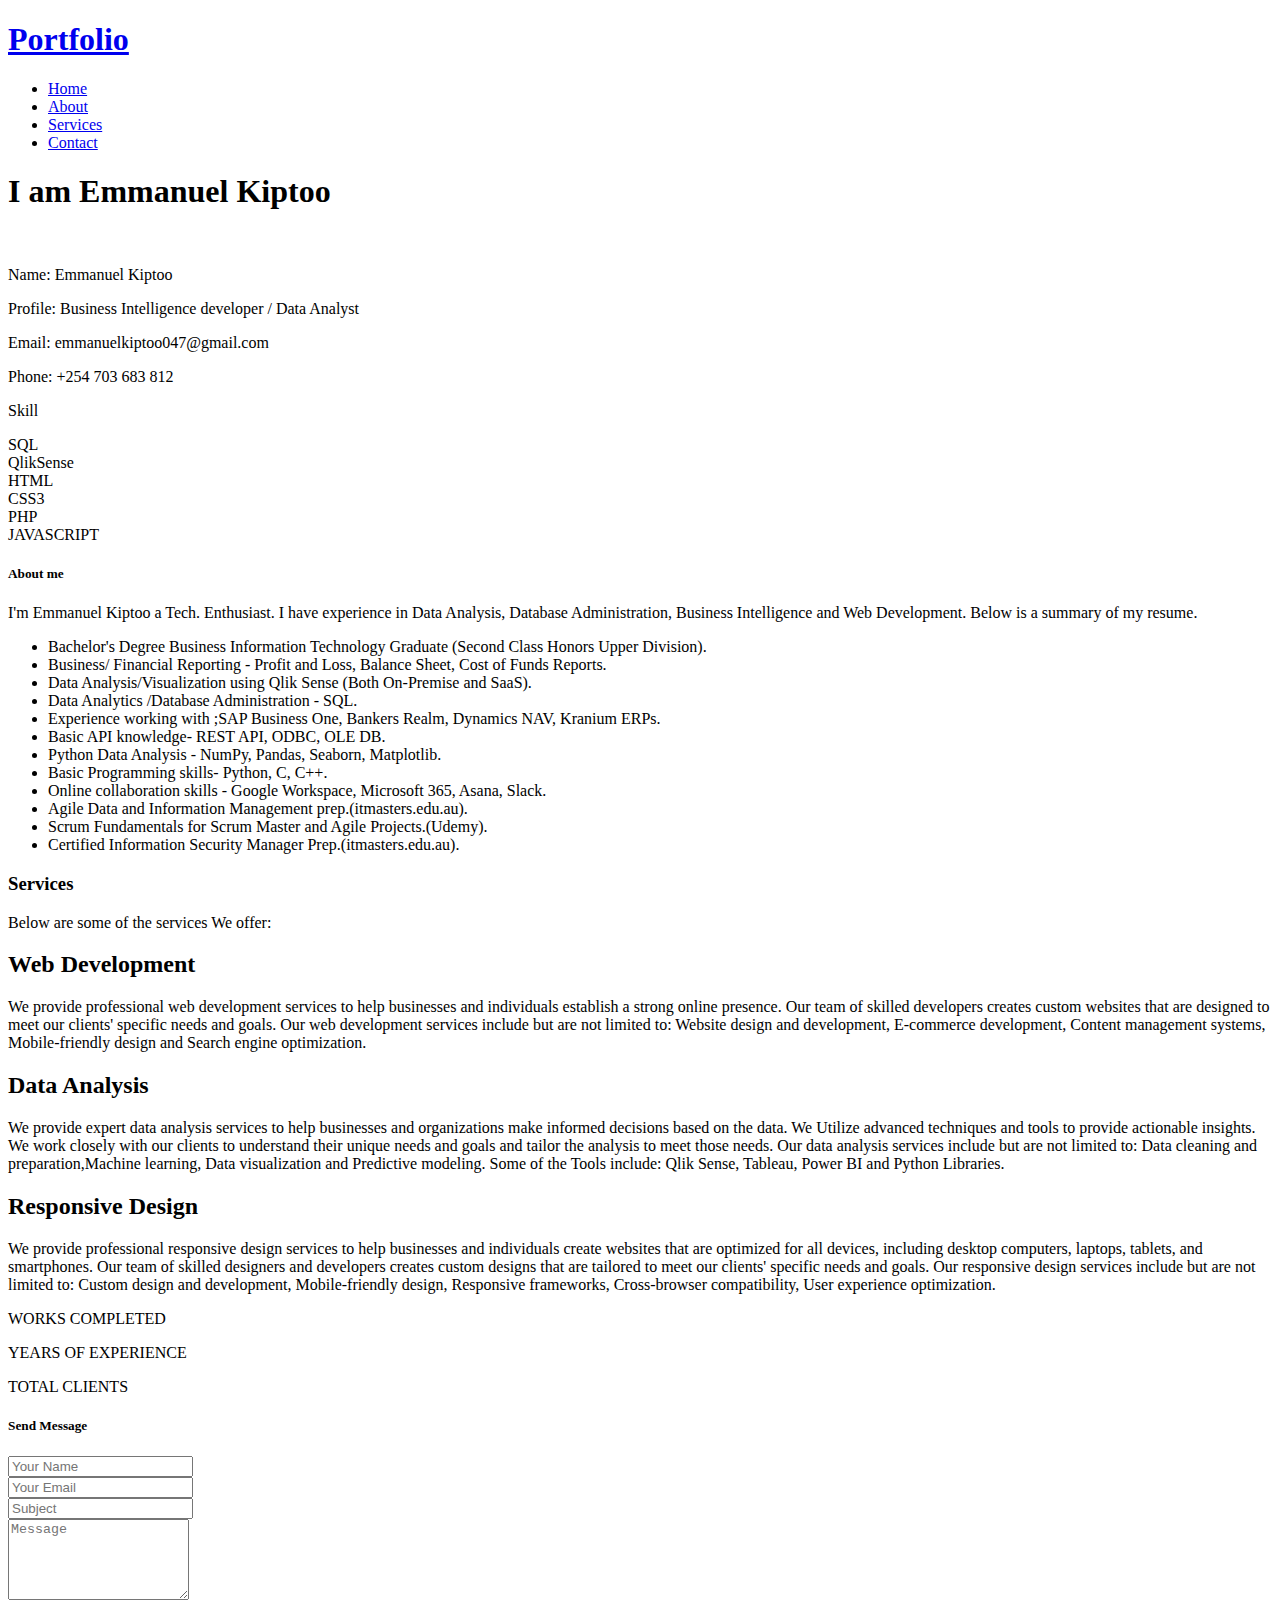
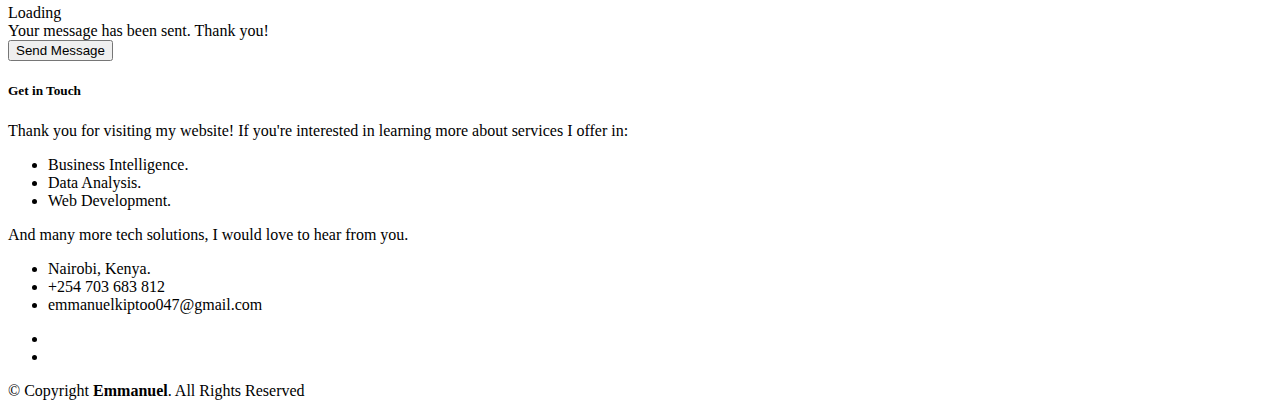
==== index.html @ 8dcd8db4 "Create index.html" ====
<!DOCTYPE html>
<html lang="en">

<head>
  <meta charset="utf-8">
  <meta content="width=device-width, initial-scale=1.0" name="viewport">

  <title>Emmanuel Kiptoo | Portfolio</title>
  <meta content="" name="description">
  <meta content="" name="keywords">

  <!-- Favicons -->
  <link href="assets/img/favicon.png" rel="icon">
  <link href="assets/img/apple-touch-icon.png" rel="apple-touch-icon">

  <!-- Vendor CSS Files -->
  <link href="assets/vendor/bootstrap/css/bootstrap.min.css" rel="stylesheet">
  <link href="assets/vendor/bootstrap-icons/bootstrap-icons.css" rel="stylesheet">
  <link href="assets/vendor/glightbox/css/glightbox.min.css" rel="stylesheet">
  <link href="assets/vendor/swiper/swiper-bundle.min.css" rel="stylesheet">

  <!-- Template Main CSS File -->
  <link href="assets/css/style.css" rel="stylesheet">

  <!-- =======================================================
  * Template Name: DevFolio
  * Updated: Mar 10 2023 with Bootstrap v5.2.3
  * Template URL: https://bootstrapmade.com/devfolio-bootstrap-portfolio-html-template/
  * Author: BootstrapMade.com
  * License: https://bootstrapmade.com/license/
  ======================================================== -->
</head>

<body>

  <!-- ======= Header ======= -->
  <header id="header" class="fixed-top">
    <div class="container d-flex align-items-center justify-content-between">

      <h1 class="logo"><a href="index.html">Portfolio</a></h1>
      <!-- Uncomment below if you prefer to use an image logo -->
      <!-- <a href="index.html" class="logo"><img src="assets/img/logo.png" alt="" class="img-fluid"></a>-->

      <nav id="navbar" class="navbar">
        <ul>
          <li><a class="nav-link scrollto active" href="#hero">Home</a></li>
          <li><a class="nav-link scrollto" href="#about">About</a></li>
          <li><a class="nav-link scrollto" href="#services">Services</a></li>
          <!-- <li><a class="nav-link scrollto " href="#work">Work</a></li> -->
          <!-- <li><a class="nav-link scrollto " href="#blog">Blog</a></li> -->
          <!-- <li class="dropdown"><a href="#"><span>Drop Down</span> <i class="bi bi-chevron-down"></i></a>
            <ul>
              <li><a href="#">Drop Down 1</a></li>
              <li class="dropdown"><a href="#"><span>Deep Drop Down</span> <i class="bi bi-chevron-right"></i></a>
                <ul>
                  <li><a href="#">Deep Drop Down 1</a></li>
                  <li><a href="#">Deep Drop Down 2</a></li>
                  <li><a href="#">Deep Drop Down 3</a></li>
                  <li><a href="#">Deep Drop Down 4</a></li>
                  <li><a href="#">Deep Drop Down 5</a></li>
                </ul>
              </li>
              <li><a href="#">Drop Down 2</a></li>
              <li><a href="#">Drop Down 3</a></li>
              <li><a href="#">Drop Down 4</a></li>
            </ul>
          </li> -->
          <li><a class="nav-link scrollto" href="#contact">Contact</a></li>
        </ul>
        <i class="bi bi-list mobile-nav-toggle"></i>
      </nav><!-- .navbar -->

    </div>
  </header><!-- End Header -->

  <!-- ======= Hero Section ======= -->
  <div id="hero" class="hero route bg-image" style="background-image: url(assets/img/hero_bg_2.jpg)">
    <div class="overlay-itro"></div>
    <div class="hero-content display-table">
      <div class="table-cell">
        <div class="container">
          <!--<p class="display-6 color-d">Hello, world!</p>-->
          <h1 class="hero-title mb-4">I am Emmanuel Kiptoo</h1>
          <p class="hero-subtitle"><span class="typed" data-typed-items="Business Intelligence Developer, Freelancer, Data Analyst, Web Developer"></span></p>
          <!-- <p class="pt-3"><a class="btn btn-primary btn js-scroll px-4" href="#about" role="button">Learn More</a></p> -->
        </div>
      </div>
    </div>
  </div><!-- End Hero Section -->

  <main id="main">

    <!-- ======= About Section ======= -->
    <section id="about" class="about-mf sect-pt4 route">
      <div class="container">
        <div class="row">
          <div class="col-sm-12">
            <div class="box-shadow-full">
              <div class="row">
                <div class="col-md-6">
                  <div class="row">
                    <div class="col-sm-6 col-md-5">
                      <div class="about-img">
                        <img src="assets/img/hoodbw_150x150.jpg" class="img-fluid rounded b-shadow-a" alt="">
                      </div>
                    </div>
                    <div class="col-sm-6 col-md-7">
                      <div class="about-info">
                        <p><span class="title-s">Name: </span> <span>Emmanuel Kiptoo</span></p>
                        <p><span class="title-s">Profile: </span> <span>Business Intelligence developer / Data Analyst </span></p>
                        <p><span class="title-s">Email: </span> <span>emmanuelkiptoo047@gmail.com</span></p>
                        <p><span class="title-s">Phone: </span> <span>+254 703 683 812</span></p>
                      </div>
                    </div>
                  </div>
                  <div class="skill-mf">
                    <p class="title-s">Skill</p>
                    <span>SQL</span> <span class="pull-right"></span>
                    <div class="progress">
                      <div class="progress-bar" role="progressbar" style="width: 85%;" aria-valuenow="85" aria-valuemin="0" aria-valuemax="100"></div>
                    </div>
                    <span>QlikSense</span> <span class="pull-right"></span>
                    <div class="progress">
                      <div class="progress-bar" role="progressbar" style="width: 90%;" aria-valuenow="85" aria-valuemin="0" aria-valuemax="100"></div>
                    </div>
                    <span>HTML</span> <span class="pull-right"></span>
                    <div class="progress">
                      <div class="progress-bar" role="progressbar" style="width: 85%;" aria-valuenow="85" aria-valuemin="0" aria-valuemax="100"></div>
                    </div>
                    <span>CSS3</span> <span class="pull-right"></span>
                    <div class="progress">
                      <div class="progress-bar" role="progressbar" style="width: 75%" aria-valuenow="75" aria-valuemin="0" aria-valuemax="100"></div>
                    </div>
                    <span>PHP</span> <span class="pull-right"></span>
                    <div class="progress">
                      <div class="progress-bar" role="progressbar" style="width: 60%" aria-valuenow="50" aria-valuemin="0" aria-valuemax="100"></div>
                    </div>
                    <span>JAVASCRIPT</span> <span class="pull-right"></span>
                    <div class="progress">
                      <div class="progress-bar" role="progressbar" style="width: 75%" aria-valuenow="90" aria-valuemin="0" aria-valuemax="100"></div>
                    </div>
                  </div>
                </div>
                <div class="col-md-6">
                  <div class="about-me pt-4 pt-md-0">
                    <div class="title-box-2">
                      <h5 class="title-left">
                        About me
                      </h5>
                    </div>
                    <p class="lead">
                      I'm Emmanuel Kiptoo a Tech. Enthusiast. I have experience in Data Analysis, Database Administration, Business Intelligence and Web Development.
                      Below is a summary of my resume.
                    </p>
                    <p class="lead">
                      <ul>
                        <li>	Bachelor's Degree Business Information Technology Graduate (Second Class Honors Upper Division). </li>
                        <li>  Business/ Financial Reporting - Profit and Loss, Balance Sheet, Cost of Funds Reports.         </li>
                        <li>  Data Analysis/Visualization using Qlik Sense (Both On-Premise and SaaS).       </li>
                        <li>  Data Analytics /Database Administration - SQL.         </li>
                        <li>  Experience working with ;SAP Business One, Bankers Realm, Dynamics NAV, Kranium ERPs.       </li>
                        <li>  Basic API knowledge- REST API, ODBC, OLE DB.         </li>
                        <li>  Python Data Analysis - NumPy, Pandas, Seaborn, Matplotlib.       </li>
                        <li>  Basic Programming skills- Python, C, C++.      </li>
                        <li>  Online collaboration skills - Google Workspace, Microsoft 365, Asana, Slack.    </li>
                        <li>  Agile Data and Information Management prep.(itmasters.edu.au).       </li>
                        <li>  Scrum Fundamentals for Scrum Master and Agile Projects.(Udemy).      </li>
                        <li>  Certified Information Security Manager Prep.(itmasters.edu.au).    </li>
                       </ul>
                    </p>
                    <!-- <p class="lead">
                      Nulla porttitor accumsan tincidunt. Quisque velit nisi, pretium ut lacinia in, elementum id enim.
                      Nulla porttitor accumsan
                      tincidunt. Mauris blandit aliquet elit, eget tincidunt nibh pulvinar a.
                    </p> -->
                  </div>
                </div>
              </div>
            </div>
          </div>
        </div>
      </div>
    </section><!-- End About Section -->

    <!-- ======= Services Section ======= -->
    <section id="services" class="services-mf pt-5 route">
      <div class="container">
        <div class="row">
          <div class="col-sm-12">
            <div class="title-box text-center">
              <h3 class="title-a">
                Services
              </h3>
              <p class="subtitle-a">
                Below are some of the services We offer:
              </p>
              <div class="line-mf"></div>
            </div>
          </div>
        </div>
         <div class="row">
         <!-- <div class="col-md-4">
            <div class="service-box">
              <div class="service-ico">
                <span class="ico-circle"><i class="bi bi-briefcase"></i></span>
              </div>
              <div class="service-content">
                <h2 class="s-title">Web Design</h2>
                <p class="s-description text-center">
                  Lorem ipsum dolor sit amet consectetur adipisicing elit. Magni adipisci eaque autem fugiat! Quia,
                  provident vitae! Magni
                  tempora perferendis eum non provident.
                </p>
              </div>
            </div>
          </div> -->
          <div class="col-md-4">
            <div class="service-box">
              <div class="service-ico">
                <span class="ico-circle"><i class="bi bi-globe"></i></span>
              </div>
              <div class="service-content">
                <h2 class="s-title">Web Development</h2>
                <p class="s-description text-center">
                  We provide professional web development services to help businesses and individuals establish a strong online presence. Our team of skilled developers creates custom websites that are designed to meet our clients' specific needs and goals.
                  Our web development services include but are not limited to: Website design and development, E-commerce development, Content management systems, Mobile-friendly design and Search engine optimization.
                </p>
              </div>
            </div>
          </div>
          <div class="col-md-4">
            <div class="service-box">
              <div class="service-ico">
                <span class="ico-circle"><i class="bi bi-bar-chart"></i></span>
              </div>
              <div class="service-content">
                <h2 class="s-title">Data Analysis</h2>
                <p class="s-description text-center">
                  We provide expert data analysis services to help businesses and organizations make informed decisions based on the data.
                  We Utilize advanced techniques and tools to provide  actionable insights. We work closely with our clients to understand their unique needs and goals and tailor the analysis to meet those needs.
                  Our data analysis services include but are not limited to: Data cleaning and preparation,Machine learning, Data visualization and Predictive modeling. Some of the Tools include:
                  Qlik Sense, Tableau, Power BI and Python Libraries.
                </p>
              </div>
            </div>
          </div>
          <div class="col-md-4">
            <div class="service-box">
              <div class="service-ico">
                <span class="ico-circle"><i class="bi bi-phone-flip"></i></span>
              </div>
              <div class="service-content">
                <h2 class="s-title">Responsive Design</h2>
                <p class="s-description text-center">
                  We provide professional responsive design services to help businesses and individuals create websites that are optimized for all devices, including desktop computers, laptops, tablets, and smartphones. Our team of skilled designers and developers creates custom designs that are tailored to meet our clients' specific needs and goals.
                  Our responsive design services include but are not limited to:
                  Custom design and development, Mobile-friendly design, Responsive frameworks, Cross-browser compatibility, User experience optimization.
                </p>
              </div>
            </div>
          </div>
          <!-- <div class="col-md-4">
            <div class="service-box">
              <div class="service-ico">
                <span class="ico-circle"><i class="bi bi-brightness-high"></i></span>
              </div>
              <div class="service-content">
                <h2 class="s-title">Graphic Design</h2>
                <p class="s-description text-center">
                  Lorem ipsum dolor sit amet consectetur adipisicing elit. Magni adipisci eaque autem fugiat! Quia,
                  provident vitae! Magni
                  tempora perferendis eum non provident.
                </p>
              </div>
            </div>
          </div> -->
          <!-- <div class="col-md-4">
            <div class="service-box">
              <div class="service-ico">
                <span class="ico-circle"><i class="bi bi-calendar4-week"></i></span>
              </div>
              <div class="service-content">
                <h2 class="s-title">Marketing Services</h2>
                <p class="s-description text-center">
                  Lorem ipsum dolor sit amet consectetur adipisicing elit. Magni adipisci eaque autem fugiat! Quia,
                  provident vitae! Magni
                  tempora perferendis eum non provident.
                </p>
              </div>
            </div>
          </div> -->
        </div>
      </div>
    </section><!-- End Services Section -->

    <!-- ======= Counter Section ======= -->
    <div class="section-counter paralax-mf bg-image" style="background-image: url(assets/img/hero_bg_2.jpg)">
      <div class="overlay-mf"></div>
      <div class="container position-relative">
        <div class="row">
          <div class="col-sm-4 col-lg-4">
            <div class="counter-box counter-box pt-4 pt-md-0">
              <div class="counter-ico">
                <span class="ico-circle"><i class="bi bi-check"></i></span>
              </div>
              <div class="counter-num">
                <p data-purecounter-start="0" data-purecounter-end="2" data-purecounter-duration="1" class="counter purecounter"></p>
                <span class="counter-text">WORKS COMPLETED</span>
              </div>
            </div>
          </div>
          <div class="col-sm-4 col-lg-4">
            <div class="counter-box pt-4 pt-md-0">
              <div class="counter-ico">
                <span class="ico-circle"><i class="bi bi-journal-richtext"></i></span>
              </div>
              <div class="counter-num">
                <p data-purecounter-start="0" data-purecounter-end="3" data-purecounter-duration="1" class="counter purecounter"></p>
                <span class="counter-text">YEARS OF EXPERIENCE</span>
              </div>
            </div>
          </div>
          <div class="col-sm-4 col-lg-4">
            <div class="counter-box pt-4 pt-md-0">
              <div class="counter-ico">
                <span class="ico-circle"><i class="bi bi-people"></i></span>
              </div>
              <div class="counter-num">
                <p data-purecounter-start="0" data-purecounter-end="2" data-purecounter-duration="1" class="counter purecounter"></p>
                <span class="counter-text">TOTAL CLIENTS</span>
              </div>
            </div>
          </div>
          <!-- <div class="col-sm-3 col-lg-3">
            <div class="counter-box pt-4 pt-md-0">
              <div class="counter-ico">
                <span class="ico-circle"><i class="bi bi-award"></i></span>
              </div>
              <div class="counter-num">
                <p data-purecounter-start="0" data-purecounter-end="48" data-purecounter-duration="1" class="counter purecounter"></p>
                <span class="counter-text">AWARD WON</span>
              </div>
            </div>
          </div> -->
        </div>
      </div>
    </div><!-- End Counter Section -->

    <!-- ======= Portfolio Section ======= -->
  <!--
  <section id="work" class="portfolio-mf sect-pt4 route">
      <div class="container">
        <div class="row">
          <div class="col-sm-12">
            <div class="title-box text-center">
              <h3 class="title-a">
                Portfolio
              </h3>
              <p class="subtitle-a">
                Lorem ipsum, dolor sit amet consectetur adipisicing elit.
              </p>
              <div class="line-mf"></div>
            </div>
          </div>
        </div>
        <div class="row">
          <div class="col-md-4">
            <div class="work-box">
              <a href="assets/img/work-1.jpg" data-gallery="portfolioGallery" class="portfolio-lightbox">
                <div class="work-img">
                  <img src="assets/img/work-1.jpg" alt="" class="img-fluid">
                </div>
              </a>
              <div class="work-content">
                <div class="row">
                  <div class="col-sm-8">
                    <h2 class="w-title">Lorem impsum dolor</h2>
                    <div class="w-more">
                      <span class="w-ctegory">Web Design</span> / <span class="w-date">18 Sep. 2018</span>
                    </div>
                  </div>
                  <div class="col-sm-4">
                    <div class="w-like">
                      <a href="portfolio-details.html"> <span class="bi bi-plus-circle"></span></a>
                    </div>
                  </div>
                </div>
              </div>
            </div>
          </div>
          <div class="col-md-4">
            <div class="work-box">
              <a href="assets/img/work-2.jpg" data-gallery="portfolioGallery" class="portfolio-lightbox">
                <div class="work-img">
                  <img src="assets/img/work-2.jpg" alt="" class="img-fluid">
                </div>
              </a>
              <div class="work-content">
                <div class="row">
                  <div class="col-sm-8">
                    <h2 class="w-title">Loreda Cuno Nere</h2>
                    <div class="w-more">
                      <span class="w-ctegory">Web Design</span> / <span class="w-date">18 Sep. 2018</span>
                    </div>
                  </div>
                  <div class="col-sm-4">
                    <div class="w-like">
                      <a href="portfolio-details.html"> <span class="bi bi-plus-circle"></span></a>
                    </div>
                  </div>
                </div>
              </div>
            </div>
          </div>
          <div class="col-md-4">
            <div class="work-box">
              <a href="assets/img/work-3.jpg" data-gallery="portfolioGallery" class="portfolio-lightbox">
                <div class="work-img">
                  <img src="assets/img/work-3.jpg" alt="" class="img-fluid">
                </div>
              </a>
              <div class="work-content">
                <div class="row">
                  <div class="col-sm-8">
                    <h2 class="w-title">Mavrito Lana Dere</h2>
                    <div class="w-more">
                      <span class="w-ctegory">Web Design</span> / <span class="w-date">18 Sep. 2018</span>
                    </div>
                  </div>
                  <div class="col-sm-4">
                    <div class="w-like">
                      <a href="portfolio-details.html"> <span class="bi bi-plus-circle"></span></a>
                    </div>
                  </div>
                </div>
              </div>
            </div>
          </div>
          <div class="col-md-4">
            <div class="work-box">
              <a href="assets/img/work-4.jpg" data-gallery="portfolioGallery" class="portfolio-lightbox">
                <div class="work-img">
                  <img src="assets/img/work-4.jpg" alt="" class="img-fluid">
                </div>
              </a>
              <div class="work-content">
                <div class="row">
                  <div class="col-sm-8">
                    <h2 class="w-title">Bindo Laro Cado</h2>
                    <div class="w-more">
                      <span class="w-ctegory">Web Design</span> / <span class="w-date">18 Sep. 2018</span>
                    </div>
                  </div>
                  <div class="col-sm-4">
                    <div class="w-like">
                      <a href="portfolio-details.html"> <span class="bi bi-plus-circle"></span></a>
                    </div>
                  </div>
                </div>
              </div>
            </div>
          </div>
          <div class="col-md-4">
            <div class="work-box">
              <a href="assets/img/work-5.jpg" data-gallery="portfolioGallery" class="portfolio-lightbox">
                <div class="work-img">
                  <img src="assets/img/work-5.jpg" alt="" class="img-fluid">
                </div>
              </a>
              <div class="work-content">
                <div class="row">
                  <div class="col-sm-8">
                    <h2 class="w-title">Studio Lena Mado</h2>
                    <div class="w-more">
                      <span class="w-ctegory">Web Design</span> / <span class="w-date">18 Sep. 2018</span>
                    </div>
                  </div>
                  <div class="col-sm-4">
                    <div class="w-like">
                      <a href="portfolio-details.html"> <span class="bi bi-plus-circle"></span></a>
                    </div>
                  </div>
                </div>
              </div>
            </div>
          </div>
          <div class="col-md-4">
            <div class="work-box">
              <a href="assets/img/work-6.jpg" data-gallery="portfolioGallery" class="portfolio-lightbox">
                <div class="work-img">
                  <img src="assets/img/work-6.jpg" alt="" class="img-fluid">
                </div>
              </a>
              <div class="work-content">
                <div class="row">
                  <div class="col-sm-8">
                    <h2 class="w-title">Studio Big Bang</h2>
                    <div class="w-more">
                      <span class="w-ctegory">Web Design</span> / <span class="w-date">18 Sep. 2017</span>
                    </div>
                  </div>
                  <div class="col-sm-4">
                    <div class="w-like">
                      <a href="portfolio-details.html"> <span class="bi bi-plus-circle"></span></a>
                    </div>
                  </div>
                </div>
              </div>
            </div>
          </div>

        </div>
      </div>
    </section> End Portfolio Section -->
  

  <!-- ======= Testimonials Section ======= -->
  <!-- <div class="testimonials paralax-mf bg-image" style="background-image: url(assets/img/overlay-bg.jpg)">
    <div class="overlay-mf"></div>
    <div class="container">
      <div class="row">
        <div class="col-md-12">

          <div class="testimonials-slider swiper" data-aos="fade-up" data-aos-delay="100">
            <div class="swiper-wrapper">

              <div class="swiper-slide">
                <div class="testimonial-box">
                  <div class="author-test">
                    <img src="assets/img/testimonial-2.jpg" alt="" class="rounded-circle b-shadow-a">
                    <span class="author">Xavi Alonso</span>
                  </div>
                  <div class="content-test">
                    <p class="description lead">
                      Curabitur arcu erat, accumsan id imperdiet et, porttitor at sem. Lorem ipsum dolor sit amet,
                      consectetur adipiscing elit.
                    </p>
                  </div>
                </div>
              </div>
              End testimonial item 

              <div class="swiper-slide">
                <div class="testimonial-box">
                  <div class="author-test">
                    <img src="assets/img/testimonial-4.jpg" alt="" class="rounded-circle b-shadow-a">
                    <span class="author">Marta Socrate</span>
                  </div>
                  <div class="content-test">
                    <p class="description lead">
                      Curabitur arcu erat, accumsan id imperdiet et, porttitor at sem. Lorem ipsum dolor sit amet,
                      consectetur adipiscing elit.
                    </p>
                  </div>
                </div>
              </div>
              End testimonial item
            </div>
            <div class="swiper-pagination"></div>
          </div>

         <div id="testimonial-mf" class="owl-carousel owl-theme">
        
      </div> 
        </div>
      </div>
    </div>
  </div> 
   End Testimonials Section -->

  <!-- ======= Blog Section ======= -->
  <!-- <section id="blog" class="blog-mf sect-pt4 route">
    <div class="container">
      <div class="row">
        <div class="col-sm-12">
          <div class="title-box text-center">
            <h3 class="title-a">
              Blog
            </h3>
            <p class="subtitle-a">
              Lorem ipsum, dolor sit amet consectetur adipisicing elit.
            </p>
            <div class="line-mf"></div>
          </div>
        </div>
      </div>
      <div class="row">
        <div class="col-md-4">
          <div class="card card-blog">
            <div class="card-img">
              <a href="blog-single.html"><img src="assets/img/post-1.jpg" alt="" class="img-fluid"></a>
            </div>
            <div class="card-body">
              <div class="card-category-box">
                <div class="card-category">
                  <h6 class="category">Travel</h6>
                </div>
              </div>
              <h3 class="card-title"><a href="blog-single.html">See more ideas about Travel</a></h3>
              <p class="card-description">
                Proin eget tortor risus. Pellentesque in ipsum id orci porta dapibus. Praesent sapien massa, convallis
                a pellentesque nec,
                egestas non nisi.
              </p>
            </div>
            <div class="card-footer">
              <div class="post-author">
                <a href="#">
                  <img src="assets/img/testimonial-2.jpg" alt="" class="avatar rounded-circle">
                  <span class="author">Morgan Freeman</span>
                </a>
              </div>
              <div class="post-date">
                <span class="bi bi-clock"></span> 10 min
              </div>
            </div>
          </div>
        </div>
        <div class="col-md-4">
          <div class="card card-blog">
            <div class="card-img">
              <a href="blog-single.html"><img src="assets/img/post-2.jpg" alt="" class="img-fluid"></a>
            </div>
            <div class="card-body">
              <div class="card-category-box">
                <div class="card-category">
                  <h6 class="category">Web Design</h6>
                </div>
              </div>
              <h3 class="card-title"><a href="blog-single.html">See more ideas about Travel</a></h3>
              <p class="card-description">
                Proin eget tortor risus. Pellentesque in ipsum id orci porta dapibus. Praesent sapien massa, convallis
                a pellentesque nec,
                egestas non nisi.
              </p>
            </div>
            <div class="card-footer">
              <div class="post-author">
                <a href="#">
                  <img src="assets/img/testimonial-2.jpg" alt="" class="avatar rounded-circle">
                  <span class="author">Morgan Freeman</span>
                </a>
              </div>
              <div class="post-date">
                <span class="bi bi-clock"></span> 10 min
              </div>
            </div>
          </div>
        </div>
        <div class="col-md-4">
          <div class="card card-blog">
            <div class="card-img">
              <a href="blog-single.html"><img src="assets/img/post-3.jpg" alt="" class="img-fluid"></a>
            </div>
            <div class="card-body">
              <div class="card-category-box">
                <div class="card-category">
                  <h6 class="category">Web Design</h6>
                </div>
              </div>
              <h3 class="card-title"><a href="blog-single.html">See more ideas about Travel</a></h3>
              <p class="card-description">
                Proin eget tortor risus. Pellentesque in ipsum id orci porta dapibus. Praesent sapien massa, convallis
                a pellentesque nec,
                egestas non nisi.
              </p>
            </div>
            <div class="card-footer">
              <div class="post-author">
                <a href="#">
                  <img src="assets/img/testimonial-2.jpg" alt="" class="avatar rounded-circle">
                  <span class="author">Morgan Freeman</span>
                </a>
              </div>
              <div class="post-date">
                <span class="bi bi-clock"></span> 10 min
              </div>
            </div>
          </div>
        </div>
      </div>
    </div>
  </section> -->
  <!-- End Blog Section -->

  <!-- ======= Contact Section ======= -->

    <section id="contact" class="paralax-mf footer-paralax bg-image sect-mt4 route"  style="background-image: url(assets/img/overlay-bg.jpg)"> 
      <div class="overlay-mf"></div>
      <div class="container">
        <div class="row">
          <div class="col-sm-12">
            <div class="contact-mf">
              <div id="contact" class="box-shadow-full">
                <div class="row">
                  <div class="col-md-6">
                    <div class="title-box-2">
                      <h5 class="title-left">
                        Send  Message
                      </h5>
                    </div>
                    <div>
                      <form action="forms/contact.php" method="post" role="form" class="php-email-form">
                        <div class="row">
                          <div class="col-md-12 mb-3">
                            <div class="form-group">
                              <input type="text" name="name" class="form-control" id="name" placeholder="Your Name" required>
                            </div>
                          </div>
                          <div class="col-md-12 mb-3">
                            <div class="form-group">
                              <input type="email" class="form-control" name="email" id="email" placeholder="Your Email" required>
                            </div>
                          </div>
                          <div class="col-md-12 mb-3">
                            <div class="form-group">
                              <input type="text" class="form-control" name="subject" id="subject" placeholder="Subject" required>
                            </div>
                          </div>
                          <div class="col-md-12">
                            <div class="form-group">
                              <textarea class="form-control" name="message" rows="5" placeholder="Message" required></textarea>
                            </div>
                          </div>
                          <div class="col-md-12 text-center my-3">
                            <div class="loading">Loading</div>
                            <div class="error-message"></div>
                            <div class="sent-message">Your message has been sent. Thank you!</div>
                          </div>
                          <div class="col-md-12 text-center">
                            <button type="submit" class="button button-a button-big button-rouded">Send Message</button>
							<!-- <button class="button button-a button-big button-rouded"><a href="mailto:emmanuelkiptoo047@gmail.com?">Send an Email</a></button> -->
                          </div>
                        </div>
                      </form>
                    </div>
                  </div>
                  <div class="col-md-6">
                    <div class="title-box-2 pt-4 pt-md-0">
                      <h5 class="title-left">
                        Get in Touch
                      </h5>
                    </div>
                    <div class="more-info">
                      <p class="lead">
					  
					  Thank you for visiting my website! 
					  If you're interested in learning more about services I offer in:
					  <ul>
						  <li>	Business Intelligence. </li>
						  <li>  Data Analysis.         </li>
						  <li>  Web Development.       </li>
							
					   </ul>
				      And many more tech solutions, I would love to hear from you.
                      </p>
                      <ul class="list-ico">
                        <li><span class="bi bi-geo-alt"></span> Nairobi, Kenya.</li>
                        <li><span class="bi bi-phone"></span>+254 703 683 812</li>
                        <li><span class="bi bi-envelope"></span> emmanuelkiptoo047@gmail.com</li>
                      </ul>
                    </div>
                    <div class="socials">
                      <ul>
					  <!-- 
                        <li><a href=""><span class="ico-circle"><i class="bi bi-facebook"></i></span></a></li>
                        <li><a href=""><span class="ico-circle"><i class="bi bi-instagram"></i></span></a></li>
                        <li><a href=""><span class="ico-circle"><i class="bi bi-twitter"></i></span></a></li>
						 -->
			
                        <li><a href="https://www.linkedin.com/in/emmanuel-kiptoo/"><span class="ico-circle"><i class="bi bi-linkedin"></i></span></a></li>
						            <li><a href="mailto:emmanuelkiptoo047@gmail.com?"><span class="ico-circle"><i class="bi bi-envelope"></i></span></a></li>
                      </ul>
                    </div>
                  </div>
                </div>
              </div>
            </div>
          </div>
        </div>
      </div>
    </section><!-- End Contact Section -->

  </main><!-- End #main -->

  <!-- ======= Footer ======= -->
  <footer>
    <div class="container">
      <div class="row">
        <div class="col-sm-12">
          <div class="copyright-box">
            <p class="copyright">&copy; Copyright <strong>Emmanuel</strong>. All Rights Reserved</p>
            <div class="credits">
              <!--
              All the links in the footer should remain intact.
              You can delete the links only if you purchased the pro version.
              Licensing information: https://bootstrapmade.com/license/
              Purchase the pro version with working PHP/AJAX contact form: https://bootstrapmade.com/buy/?theme=DevFolio
            -->
              <!-- Designed by <a href="https://bootstrapmade.com/">BootstrapMade</a> -->
            </div>
          </div>
        </div>
      </div>
    </div>
  </footer><!-- End  Footer -->

  <div id="preloader"></div>
  <a href="#" class="back-to-top d-flex align-items-center justify-content-center"><i class="bi bi-arrow-up-short"></i></a>

  <!-- Vendor JS Files -->
  <script src="assets/vendor/purecounter/purecounter_vanilla.js"></script>
  <script src="assets/vendor/bootstrap/js/bootstrap.bundle.min.js"></script>
  <script src="assets/vendor/glightbox/js/glightbox.min.js"></script>
  <script src="assets/vendor/swiper/swiper-bundle.min.js"></script>
  <script src="assets/vendor/typed.js/typed.min.js"></script>
  <script src="assets/vendor/php-email-form/validate.js"></script>

  <!-- Template Main JS File -->
  <script src="assets/js/main.js"></script>

</body>

</html>
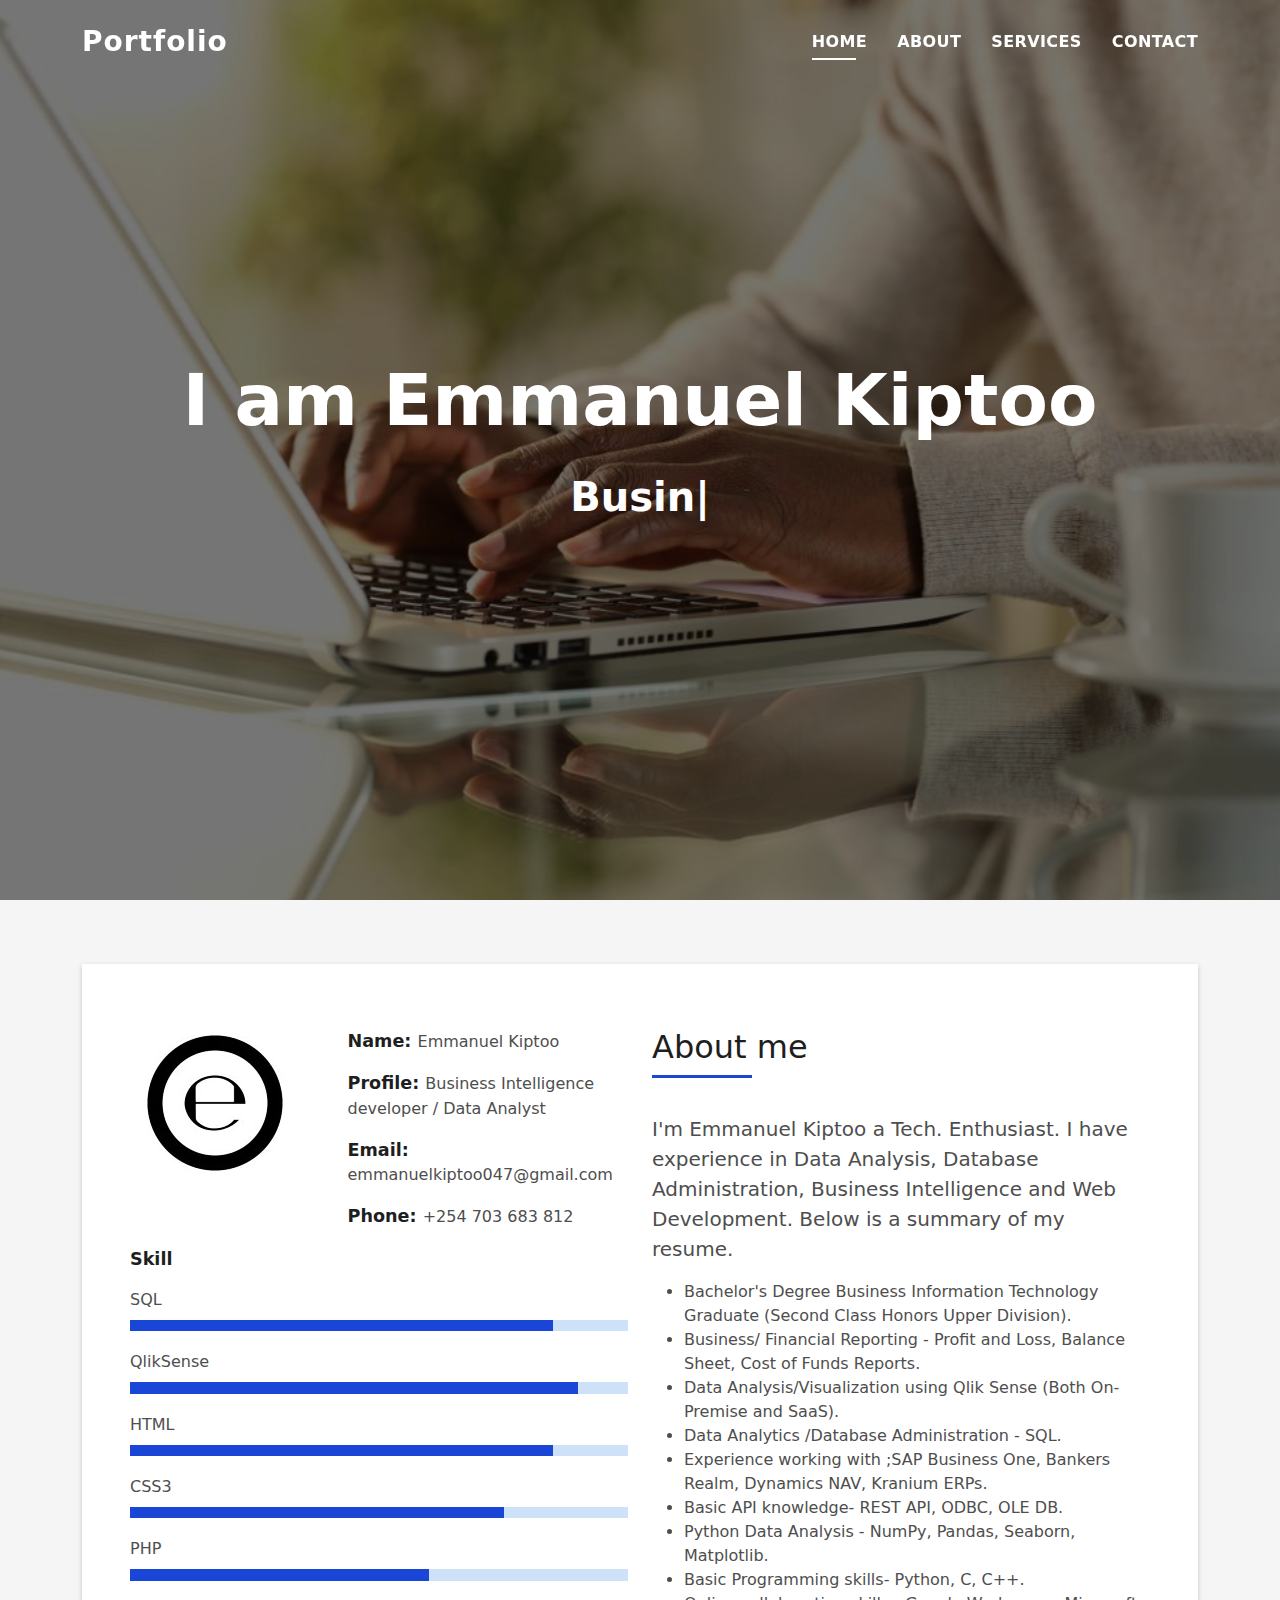
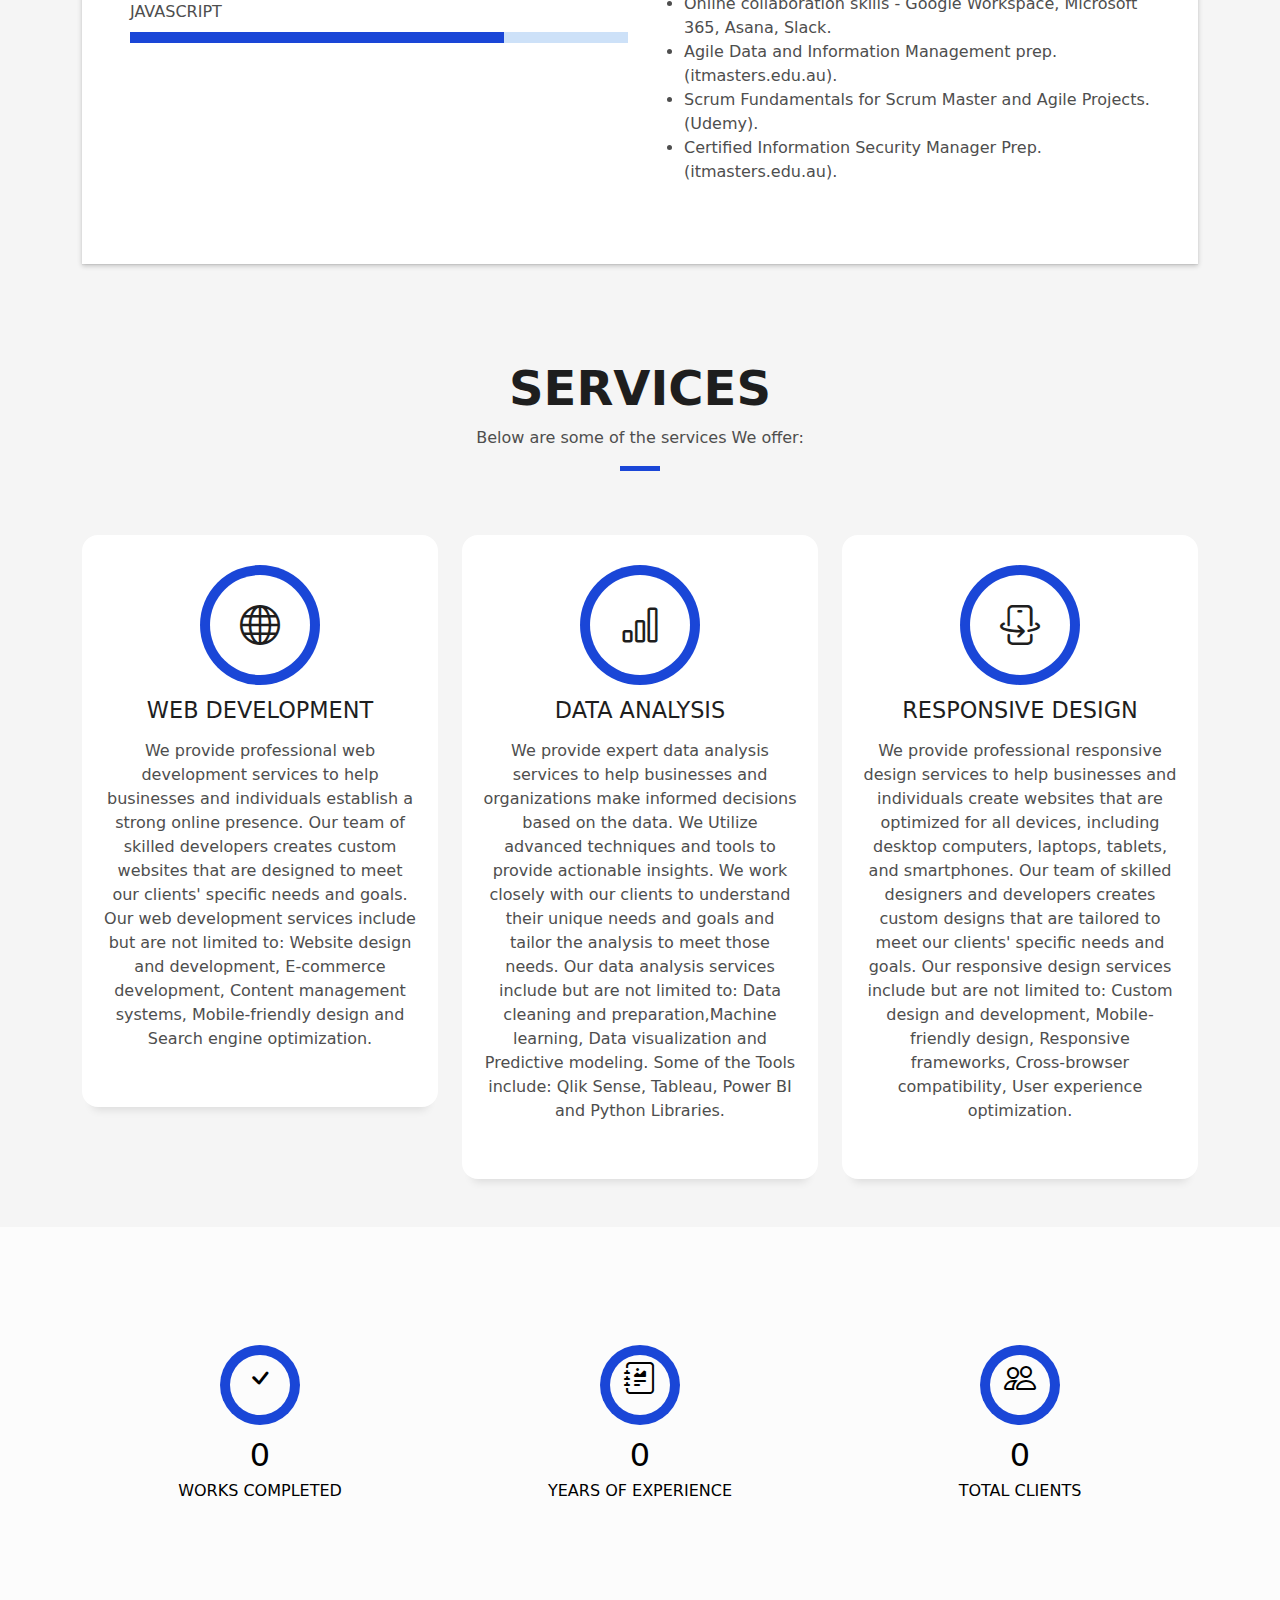
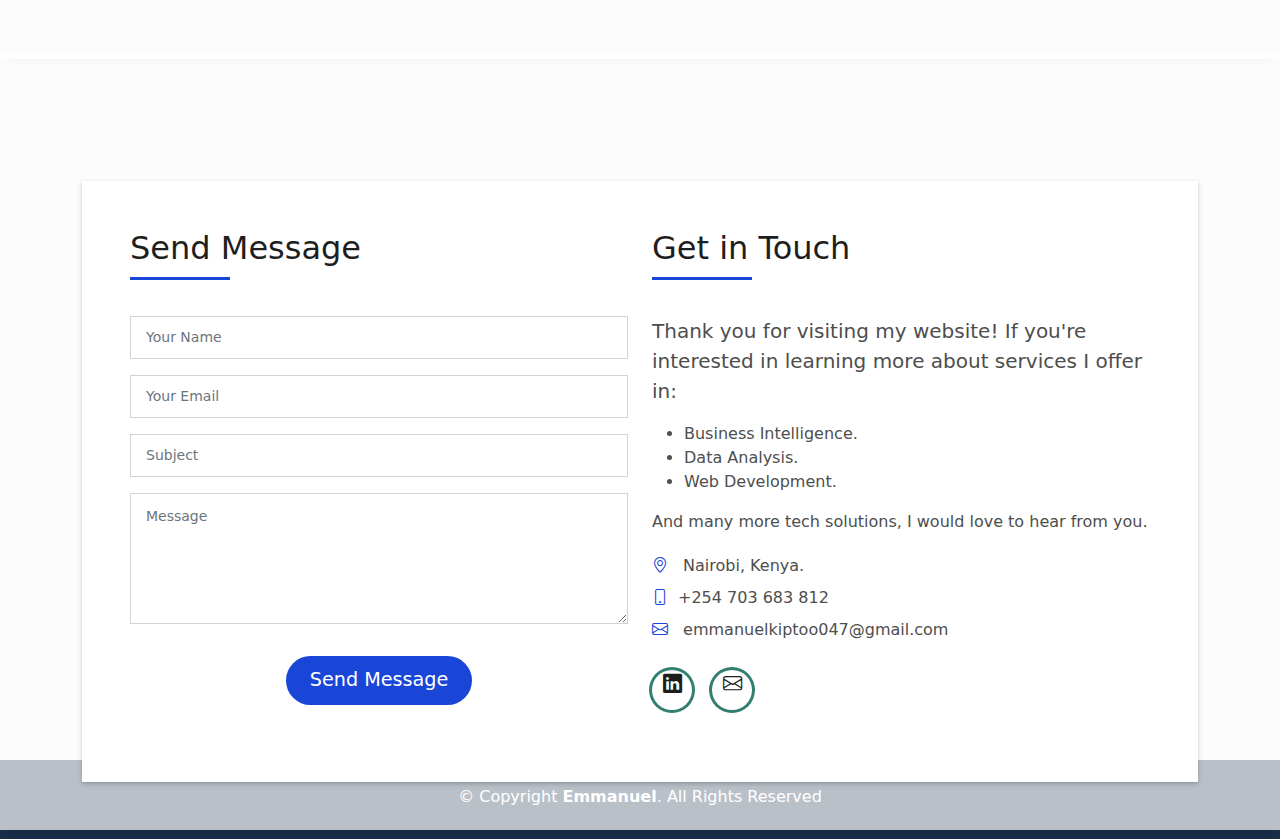
==== commit bc0e0bce: "title icon added" ====
--- a/index.html
+++ b/index.html
@@ -10,7 +10,7 @@
   <meta content="" name="keywords">
 
   <!-- Favicons -->
-  <link href="assets/img/favicon.png" rel="icon">
+  <link href="assets/img/favicon2.jpg" rel="icon">
   <link href="assets/img/apple-touch-icon.png" rel="apple-touch-icon">
 
   <!-- Vendor CSS Files -->
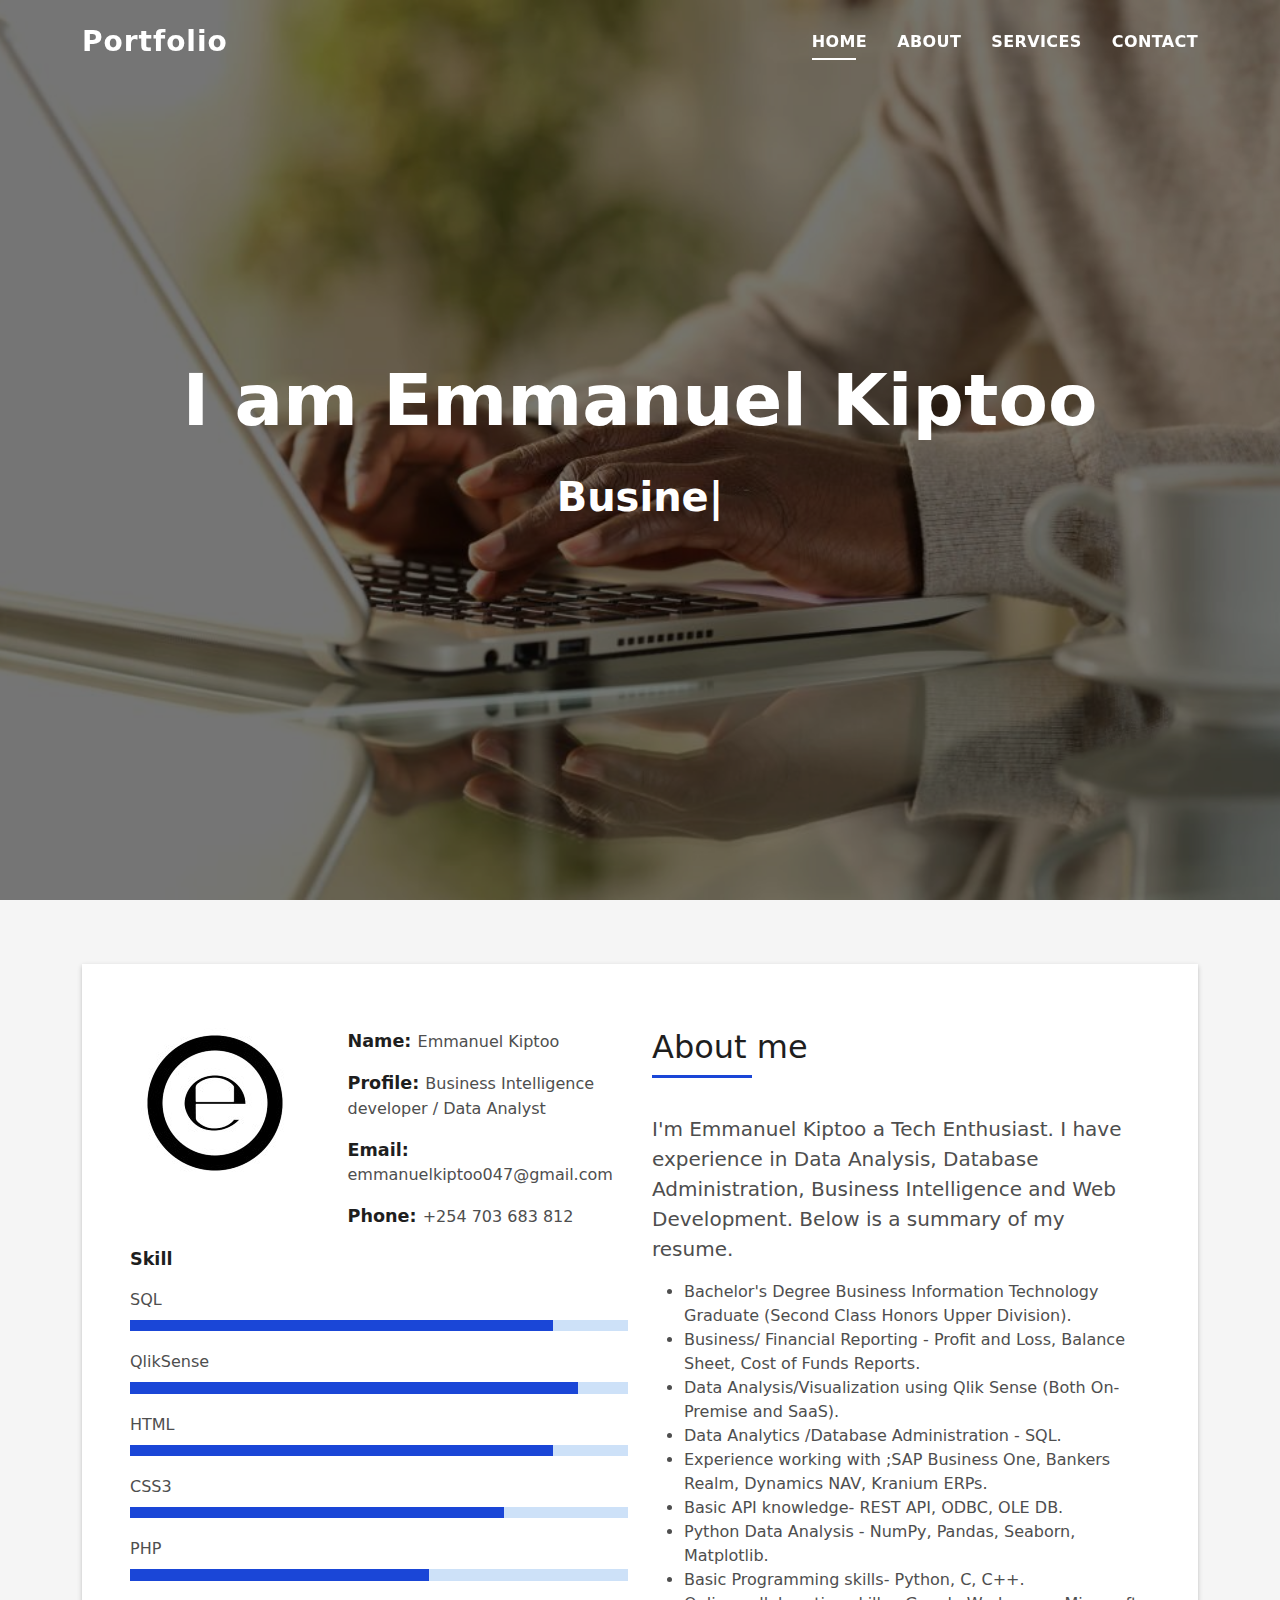
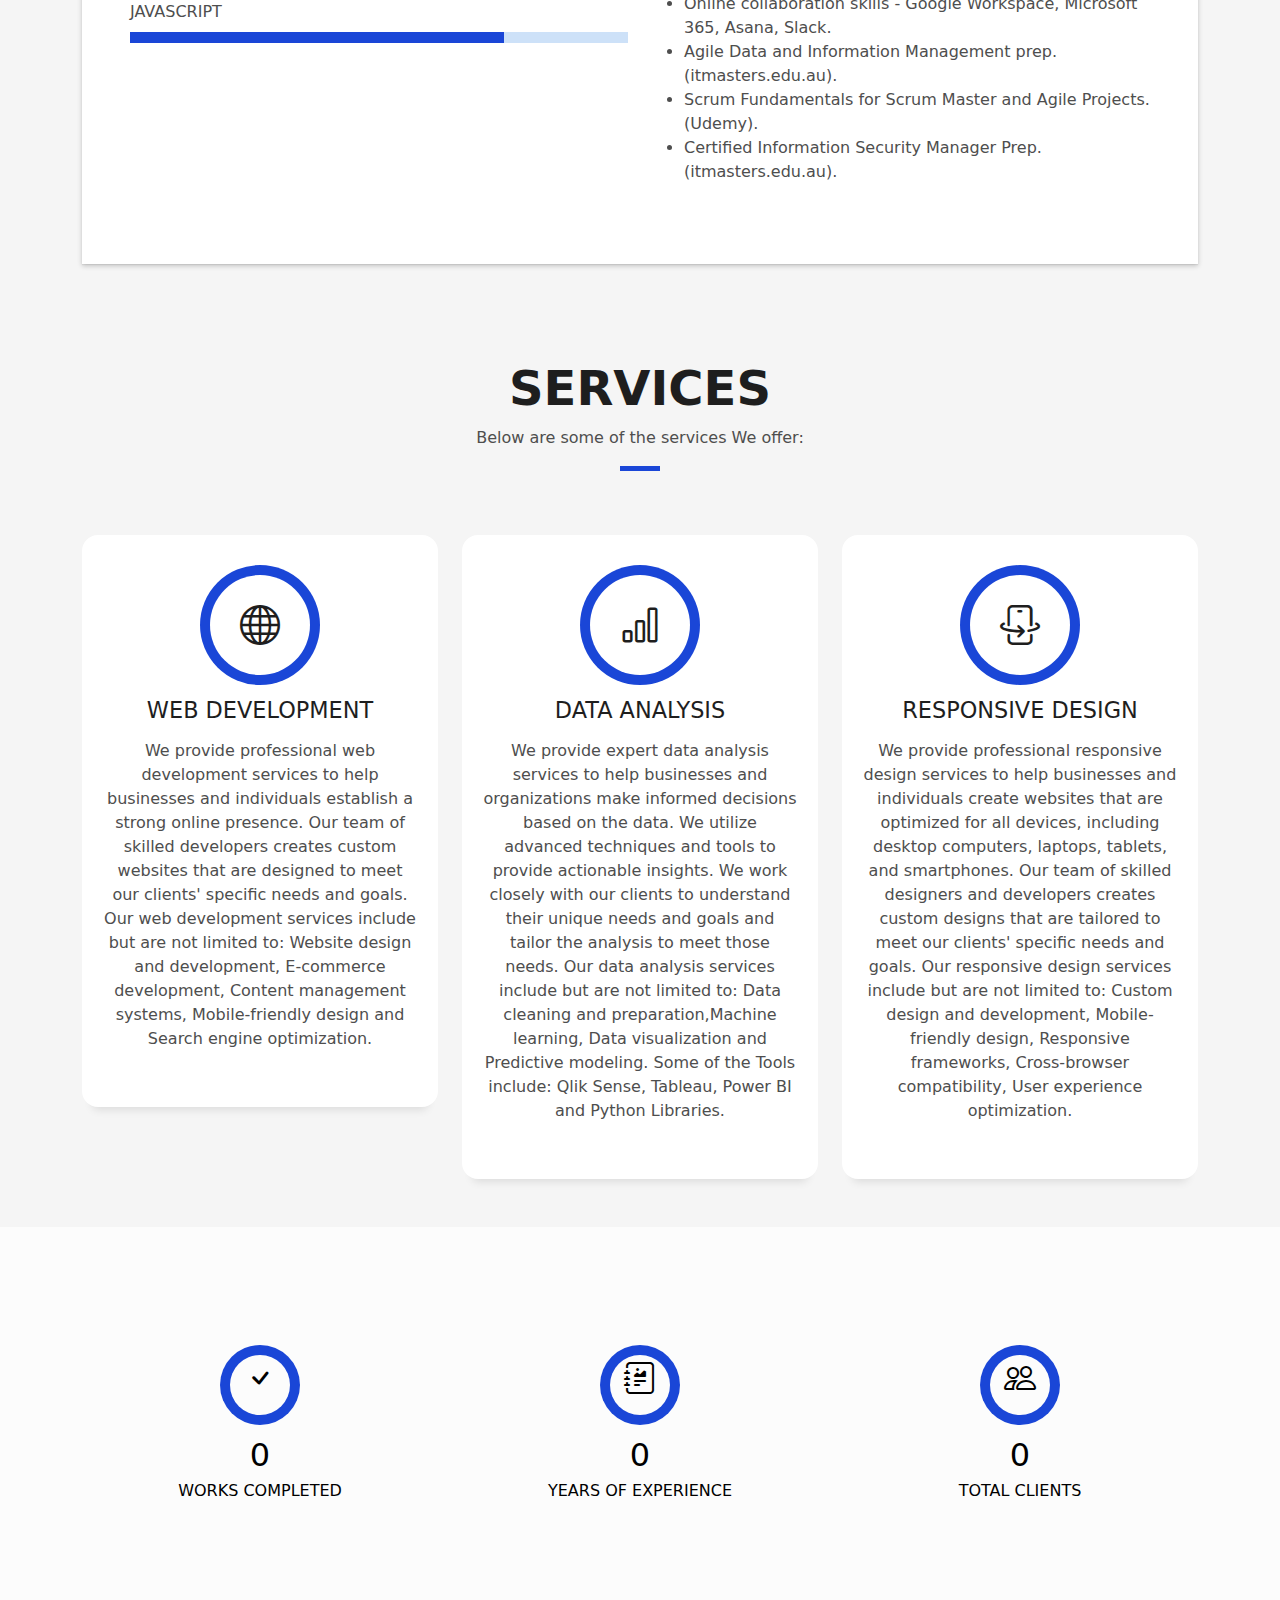
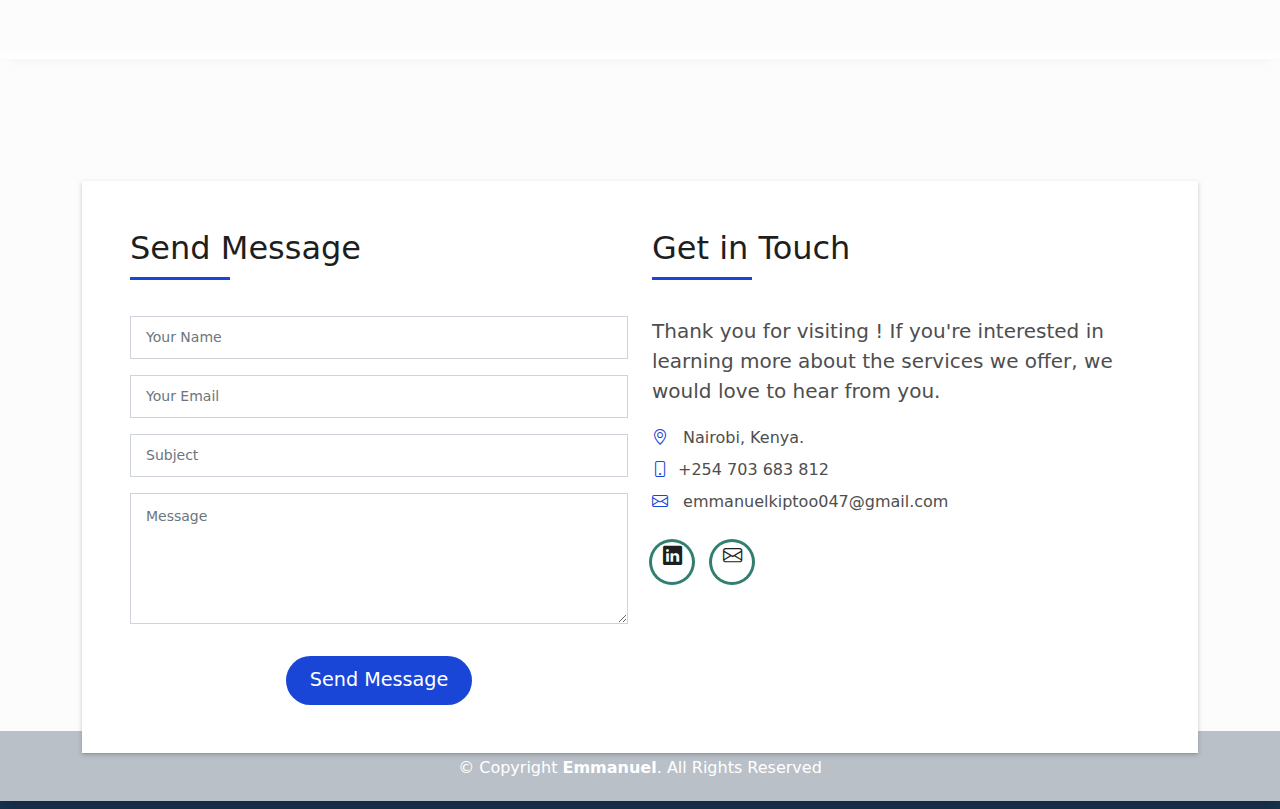
==== commit 289fece1: "Update of index copy content" ====
--- a/index.html
+++ b/index.html
@@ -149,7 +149,7 @@
                       </h5>
                     </div>
                     <p class="lead">
-                      I'm Emmanuel Kiptoo a Tech. Enthusiast. I have experience in Data Analysis, Database Administration, Business Intelligence and Web Development.
+                      I'm Emmanuel Kiptoo a Tech Enthusiast. I have experience in Data Analysis, Database Administration, Business Intelligence and Web Development.
                       Below is a summary of my resume.
                     </p>
                     <p class="lead">
@@ -237,7 +237,7 @@
                 <h2 class="s-title">Data Analysis</h2>
                 <p class="s-description text-center">
                   We provide expert data analysis services to help businesses and organizations make informed decisions based on the data.
-                  We Utilize advanced techniques and tools to provide  actionable insights. We work closely with our clients to understand their unique needs and goals and tailor the analysis to meet those needs.
+                  We utilize advanced techniques and tools to provide  actionable insights. We work closely with our clients to understand their unique needs and goals and tailor the analysis to meet those needs.
                   Our data analysis services include but are not limited to: Data cleaning and preparation,Machine learning, Data visualization and Predictive modeling. Some of the Tools include:
                   Qlik Sense, Tableau, Power BI and Python Libraries.
                 </p>
@@ -744,15 +744,14 @@
                     <div class="more-info">
                       <p class="lead">
 					  
-					  Thank you for visiting my website! 
-					  If you're interested in learning more about services I offer in:
-					  <ul>
-						  <li>	Business Intelligence. </li>
-						  <li>  Data Analysis.         </li>
-						  <li>  Web Development.       </li>
-							
-					   </ul>
-				      And many more tech solutions, I would love to hear from you.
+                        Thank you for visiting ! 
+                        If you're interested in learning more about the services we offer, we would love to hear from you.
+                        <!-- <ul>
+                          <li>	Business Intelligence. </li>
+                          <li>  Data Analysis.         </li>
+                          <li>  Web Development.       </li>
+                          
+                        </ul> -->
                       </p>
                       <ul class="list-ico">
                         <li><span class="bi bi-geo-alt"></span> Nairobi, Kenya.</li>
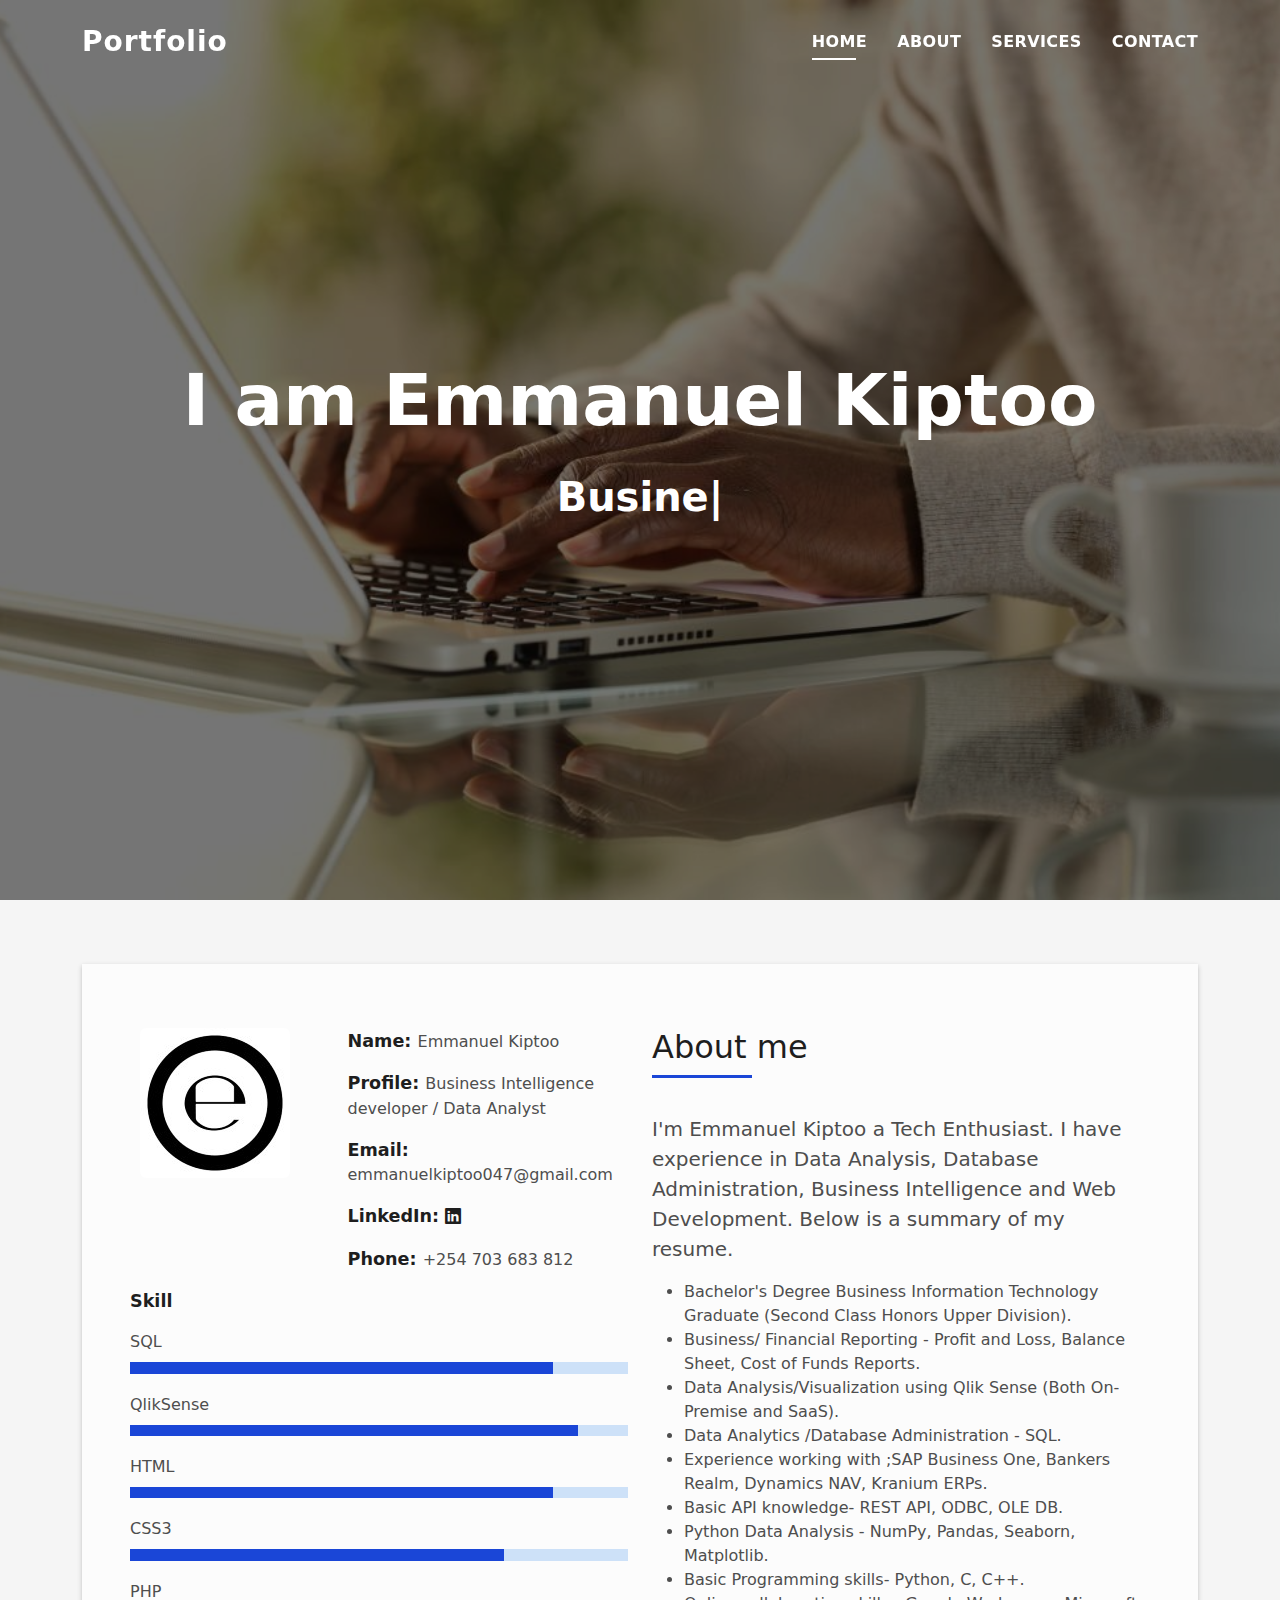
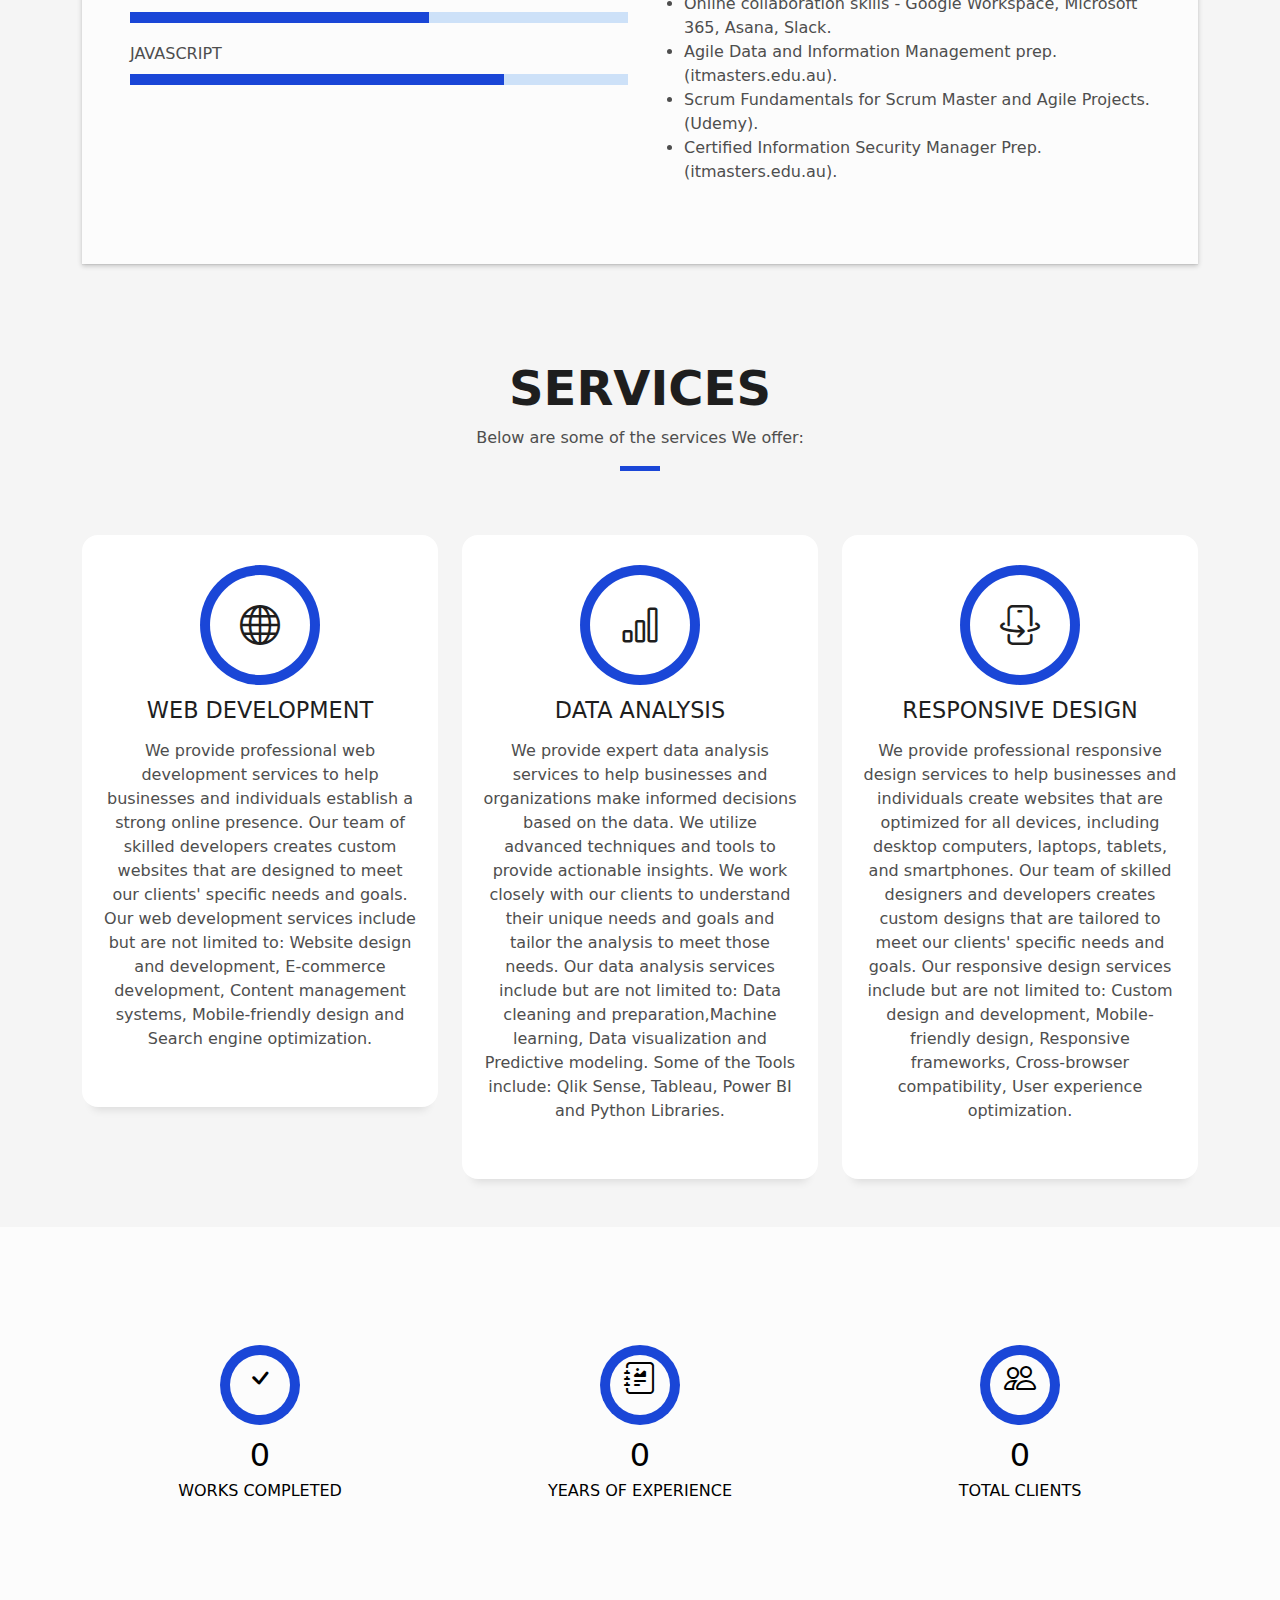
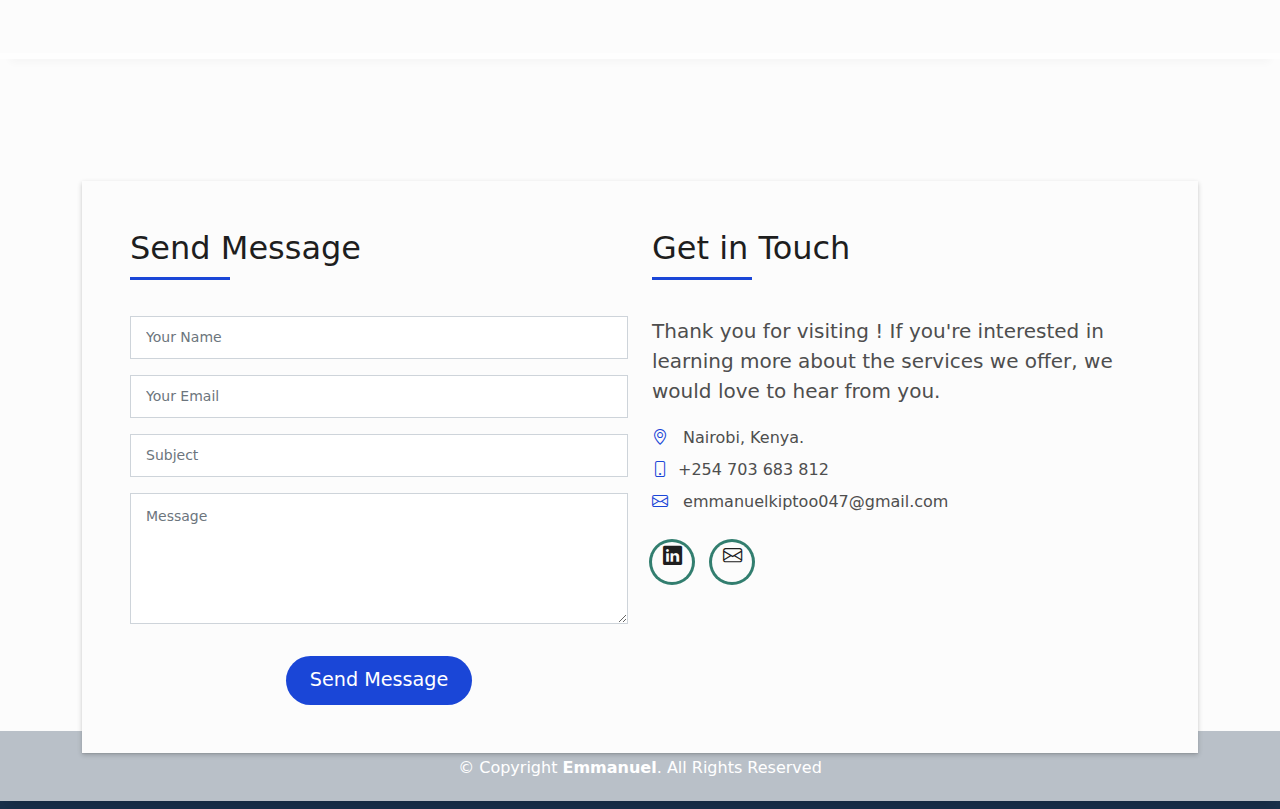
==== commit abe46be1: "Changes on css and index" ====
--- a/index.html
+++ b/index.html
@@ -109,7 +109,9 @@
                         <p><span class="title-s">Name: </span> <span>Emmanuel Kiptoo</span></p>
                         <p><span class="title-s">Profile: </span> <span>Business Intelligence developer / Data Analyst </span></p>
                         <p><span class="title-s">Email: </span> <span>emmanuelkiptoo047@gmail.com</span></p>
+                        <p><span class="title-s">LinkedIn: </span><a href="https://www.linkedin.com/in/emmanuel-kiptoo/" target="_blank"> <span ><i class="bi bi-linkedin"></i></span></a> </p>
                         <p><span class="title-s">Phone: </span> <span>+254 703 683 812</span></p>
+                        
                       </div>
                     </div>
                   </div>
--- a/assets/css/style.css
+++ b/assets/css/style.css
@@ -201,7 +201,7 @@
 .box-shadow-full {
   padding: 3rem 1.25rem;
   position: relative;
-  background-color: #fff;
+  background-color: #fcfcfc; 
   margin-bottom: 3rem;
   z-index: 2;
   box-shadow: 0 1px 1px 0 rgba(0, 0, 0, 0.06), 0 2px 5px 0 rgba(0, 0, 0, 0.2);
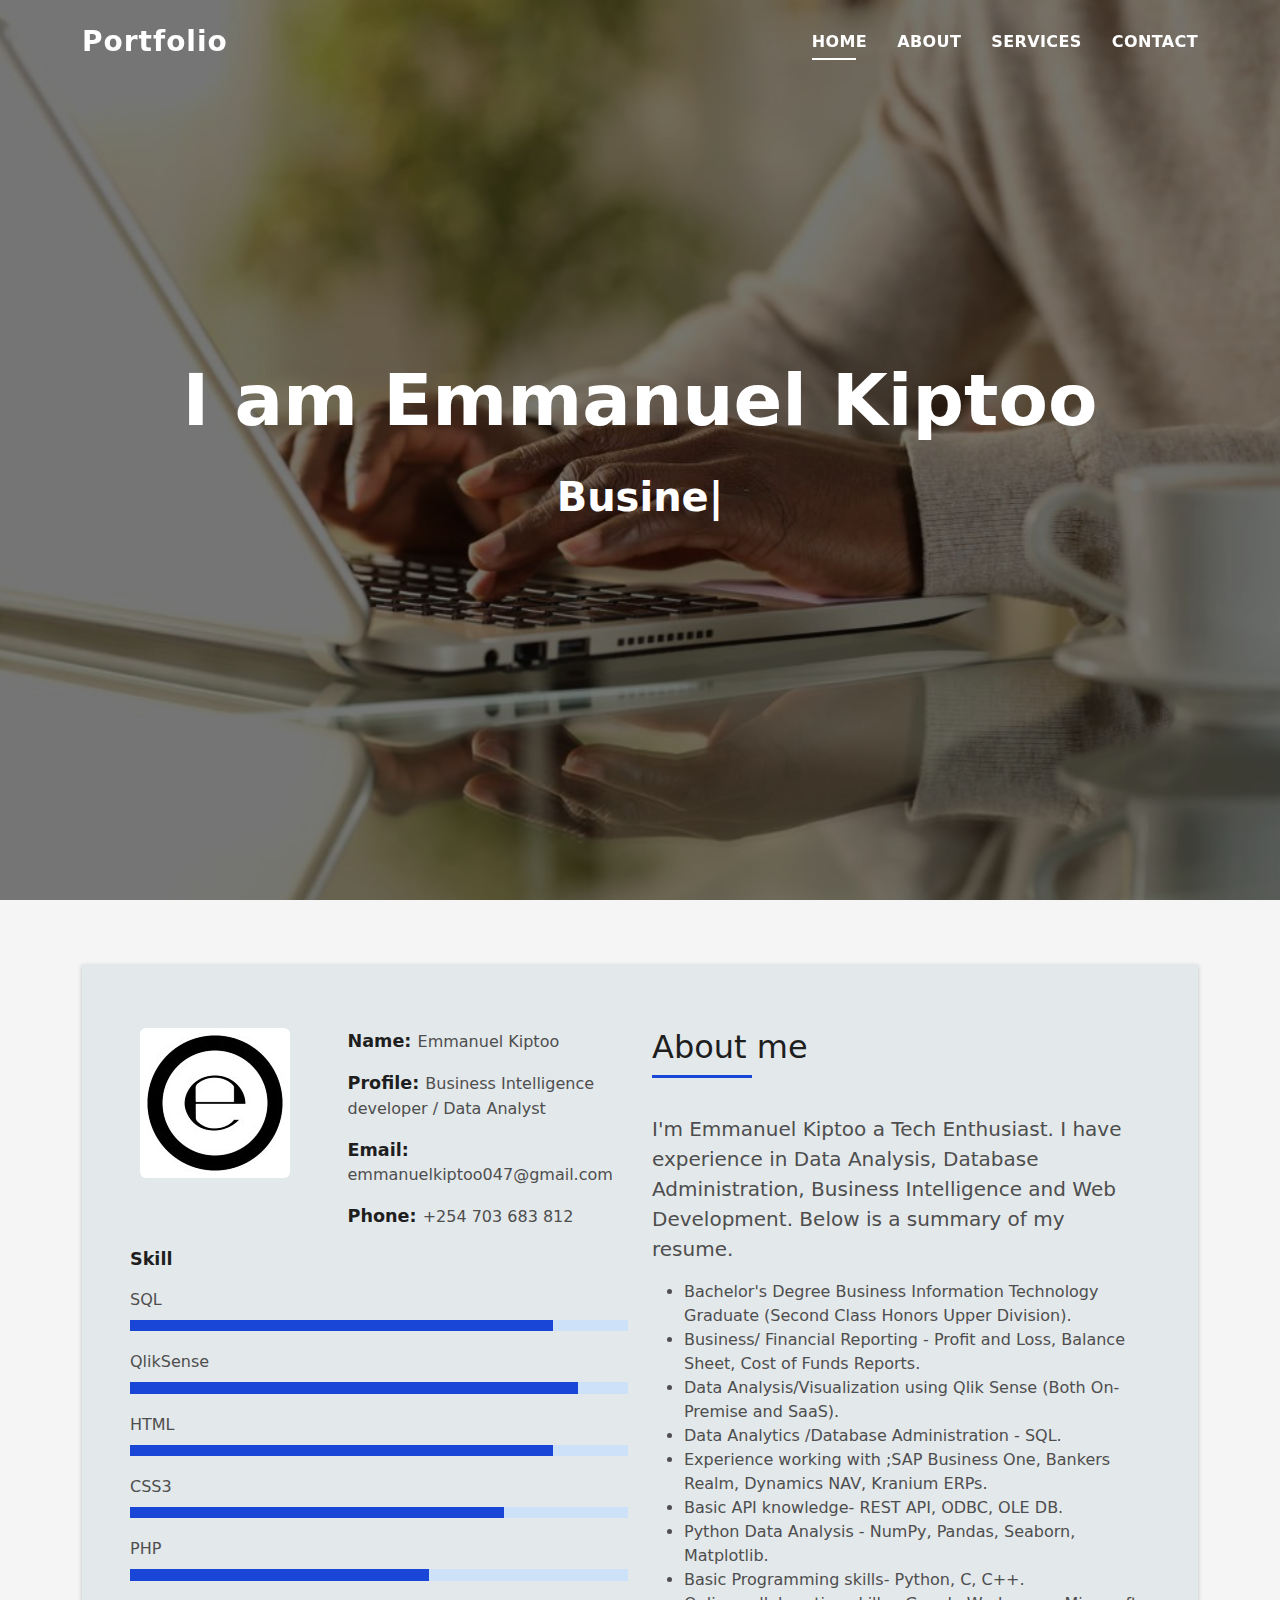
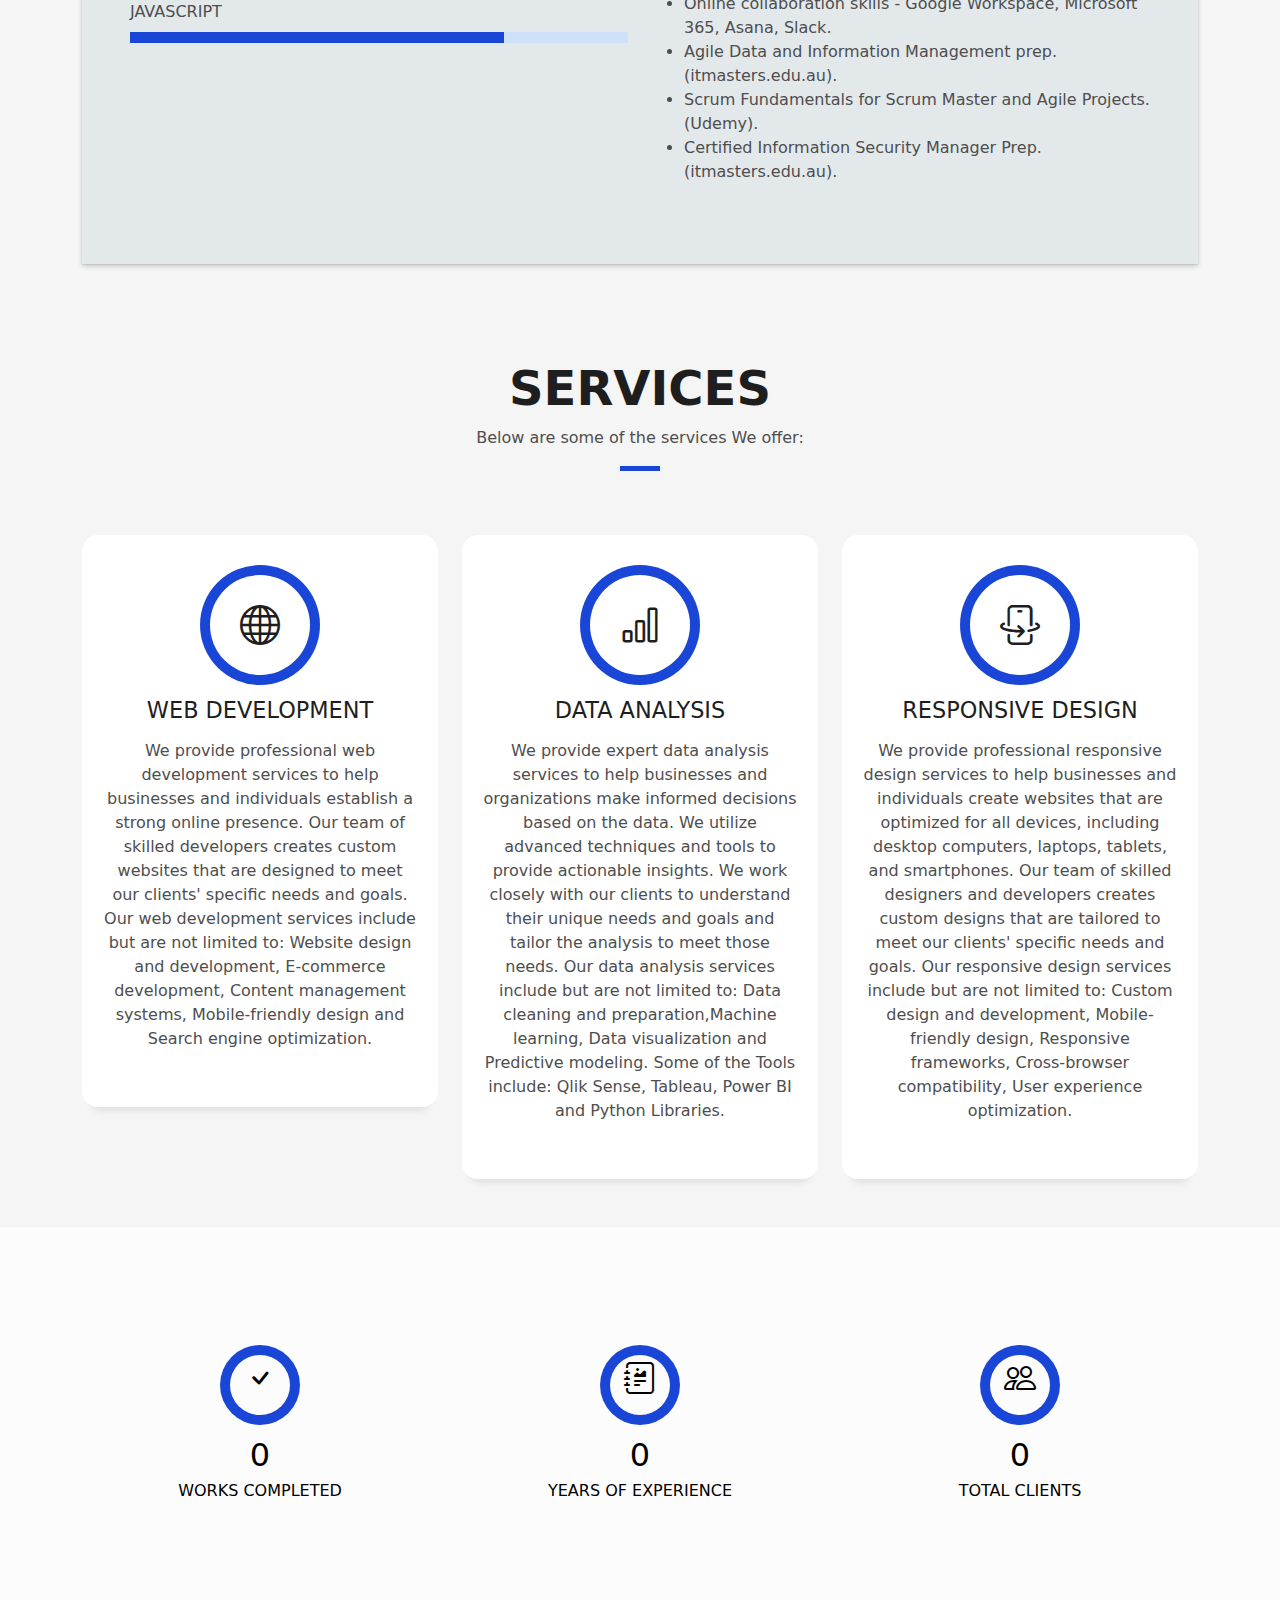
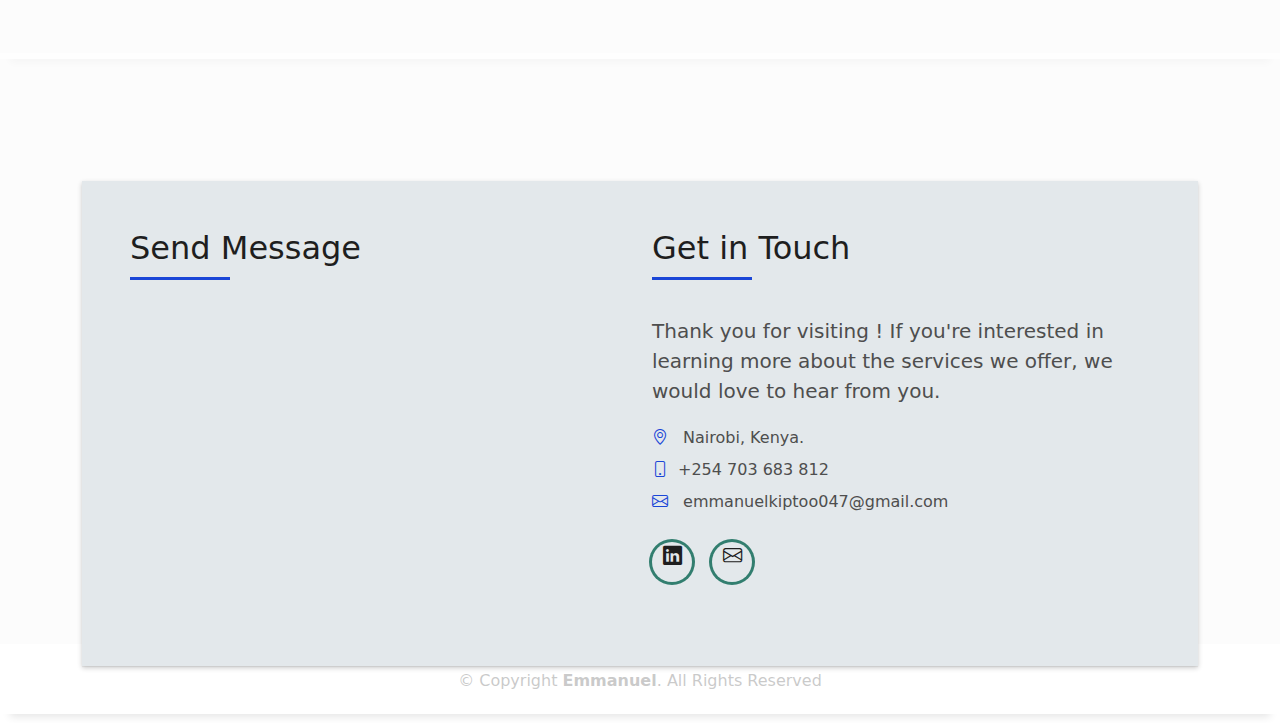
==== commit 2ceee1ca: "css google form change" ====
--- a/index.html
+++ b/index.html
@@ -109,9 +109,7 @@
                         <p><span class="title-s">Name: </span> <span>Emmanuel Kiptoo</span></p>
                         <p><span class="title-s">Profile: </span> <span>Business Intelligence developer / Data Analyst </span></p>
                         <p><span class="title-s">Email: </span> <span>emmanuelkiptoo047@gmail.com</span></p>
-                        <p><span class="title-s">LinkedIn: </span><a href="https://www.linkedin.com/in/emmanuel-kiptoo/" target="_blank"> <span ><i class="bi bi-linkedin"></i></span></a> </p>
                         <p><span class="title-s">Phone: </span> <span>+254 703 683 812</span></p>
-                        
                       </div>
                     </div>
                   </div>
@@ -701,40 +699,10 @@
                         Send  Message
                       </h5>
                     </div>
-                    <div>
-                      <form action="forms/contact.php" method="post" role="form" class="php-email-form">
-                        <div class="row">
-                          <div class="col-md-12 mb-3">
-                            <div class="form-group">
-                              <input type="text" name="name" class="form-control" id="name" placeholder="Your Name" required>
-                            </div>
-                          </div>
-                          <div class="col-md-12 mb-3">
-                            <div class="form-group">
-                              <input type="email" class="form-control" name="email" id="email" placeholder="Your Email" required>
-                            </div>
-                          </div>
-                          <div class="col-md-12 mb-3">
-                            <div class="form-group">
-                              <input type="text" class="form-control" name="subject" id="subject" placeholder="Subject" required>
-                            </div>
-                          </div>
-                          <div class="col-md-12">
-                            <div class="form-group">
-                              <textarea class="form-control" name="message" rows="5" placeholder="Message" required></textarea>
-                            </div>
-                          </div>
-                          <div class="col-md-12 text-center my-3">
-                            <div class="loading">Loading</div>
-                            <div class="error-message"></div>
-                            <div class="sent-message">Your message has been sent. Thank you!</div>
-                          </div>
-                          <div class="col-md-12 text-center">
-                            <button type="submit" class="button button-a button-big button-rouded">Send Message</button>
-							<!-- <button class="button button-a button-big button-rouded"><a href="mailto:emmanuelkiptoo047@gmail.com?">Send an Email</a></button> -->
-                          </div>
-                        </div>
-                      </form>
+                    <div class="col-md-6">
+                      
+                      <iframe src="https://docs.google.com/forms/d/e/1FAIpQLSdSMU0-O6DdMRSQ3wOe377jExAK-rjjvbDcd905b5fKrIMv2A/viewform?embedded=true" width="400" height="295" frameborder="0" marginheight="0" marginwidth="0" class="contactForm">Loading…</iframe>
+                      
                     </div>
                   </div>
                   <div class="col-md-6">
@@ -746,14 +714,14 @@
                     <div class="more-info">
                       <p class="lead">
 					  
-                        Thank you for visiting ! 
-                        If you're interested in learning more about the services we offer, we would love to hear from you.
-                        <!-- <ul>
-                          <li>	Business Intelligence. </li>
-                          <li>  Data Analysis.         </li>
-                          <li>  Web Development.       </li>
-                          
-                        </ul> -->
+					  Thank you for visiting ! 
+					  If you're interested in learning more about the services we offer, we would love to hear from you.
+					  <!-- <ul>
+						  <li>	Business Intelligence. </li>
+						  <li>  Data Analysis.         </li>
+						  <li>  Web Development.       </li>
+							
+					   </ul> -->
                       </p>
                       <ul class="list-ico">
                         <li><span class="bi bi-geo-alt"></span> Nairobi, Kenya.</li>
@@ -791,15 +759,7 @@
         <div class="col-sm-12">
           <div class="copyright-box">
             <p class="copyright">&copy; Copyright <strong>Emmanuel</strong>. All Rights Reserved</p>
-            <div class="credits">
-              <!--
-              All the links in the footer should remain intact.
-              You can delete the links only if you purchased the pro version.
-              Licensing information: https://bootstrapmade.com/license/
-              Purchase the pro version with working PHP/AJAX contact form: https://bootstrapmade.com/buy/?theme=DevFolio
-            -->
-              <!-- Designed by <a href="https://bootstrapmade.com/">BootstrapMade</a> -->
-            </div>
+          
           </div>
         </div>
       </div>
--- a/assets/css/style.css
+++ b/assets/css/style.css
@@ -201,7 +201,7 @@
 .box-shadow-full {
   padding: 3rem 1.25rem;
   position: relative;
-  background-color: #fcfcfc; 
+  background-color: #E3E8EB; 
   margin-bottom: 3rem;
   z-index: 2;
   box-shadow: 0 1px 1px 0 rgba(0, 0, 0, 0.06), 0 2px 5px 0 rgba(0, 0, 0, 0.2);
@@ -1455,9 +1455,9 @@
 --------------------------------------------------------------*/
 footer {
   text-align: center;
-  color: #fff;
+  color: #4e4e4e;
   padding: 25px 0;
-  background: #172e49;
+  background: #fff;
 }
 
 footer .copyright {
@@ -1470,4 +1470,10 @@
 
 footer .credits a {
   color: #fff;
+}
+
+@media only screen and (max-width: 600px) {
+  .contactForm{
+    width: 100% !important;
+    }
 }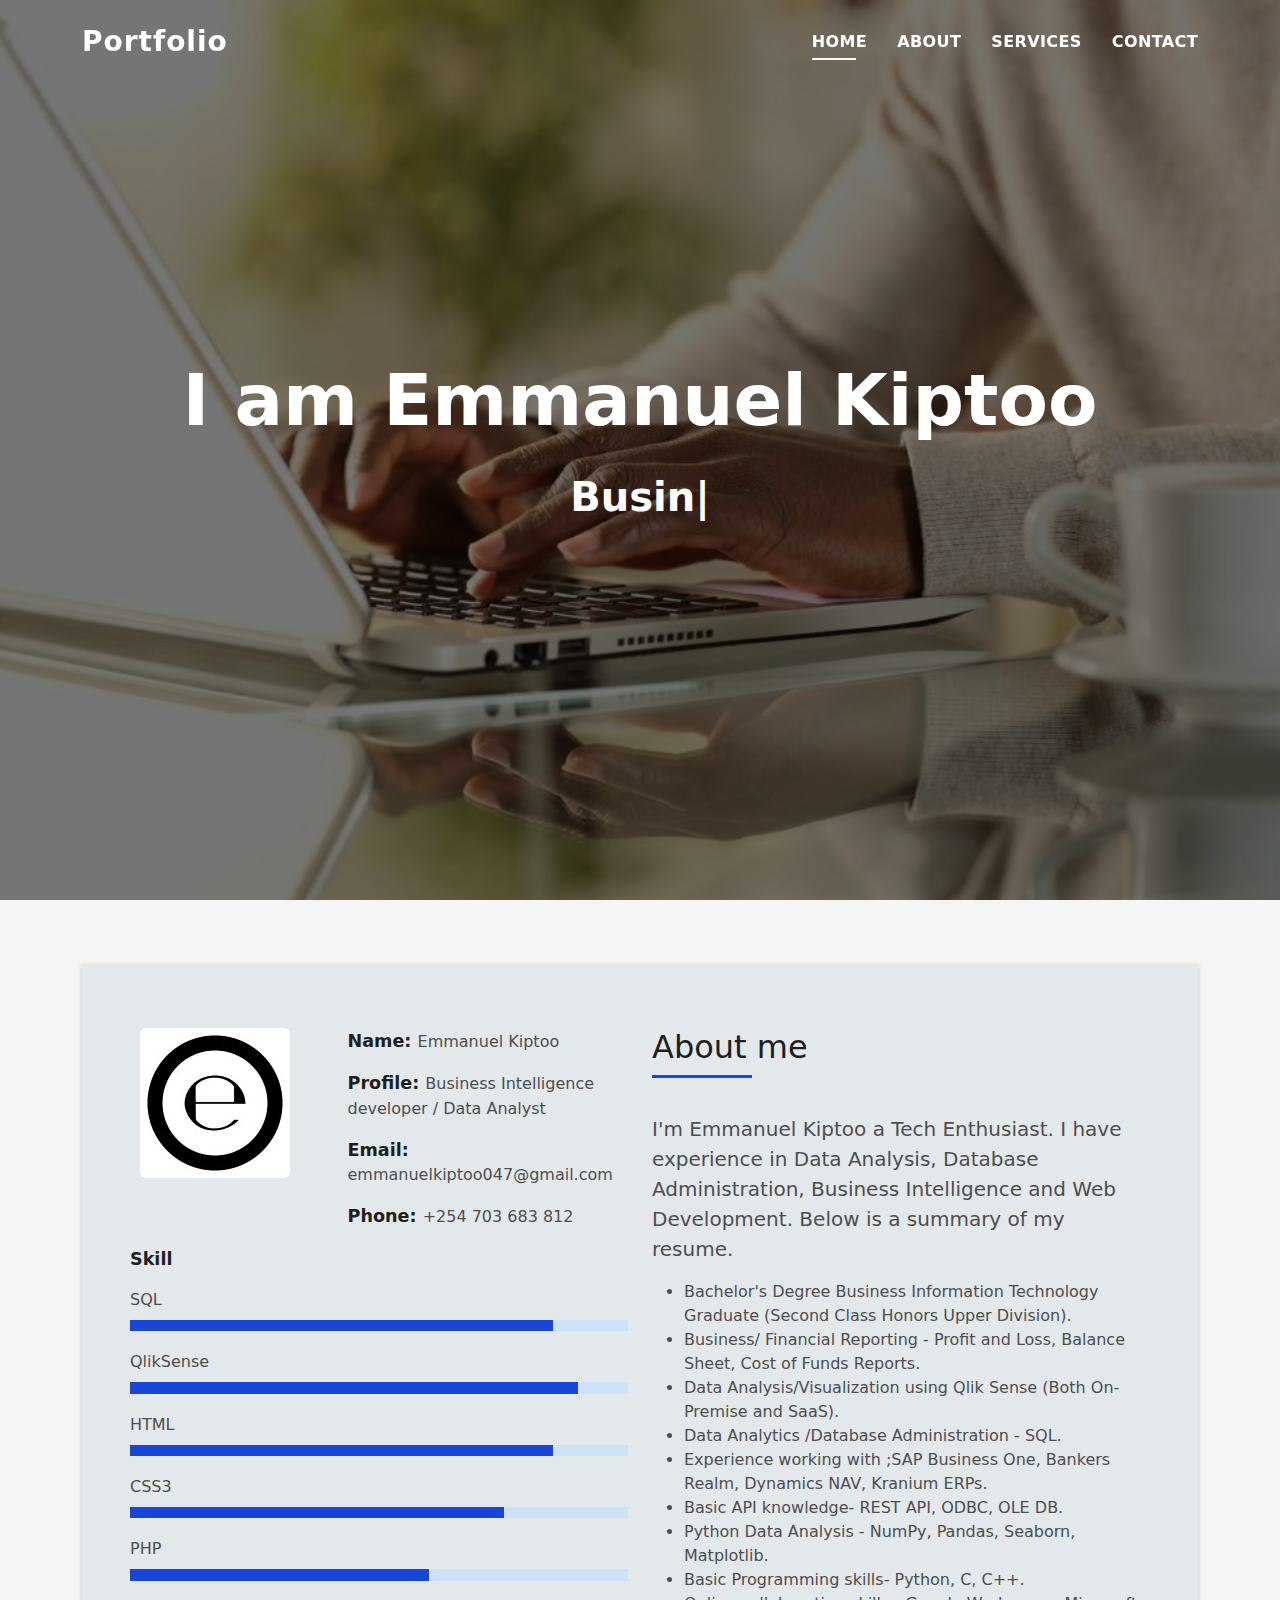
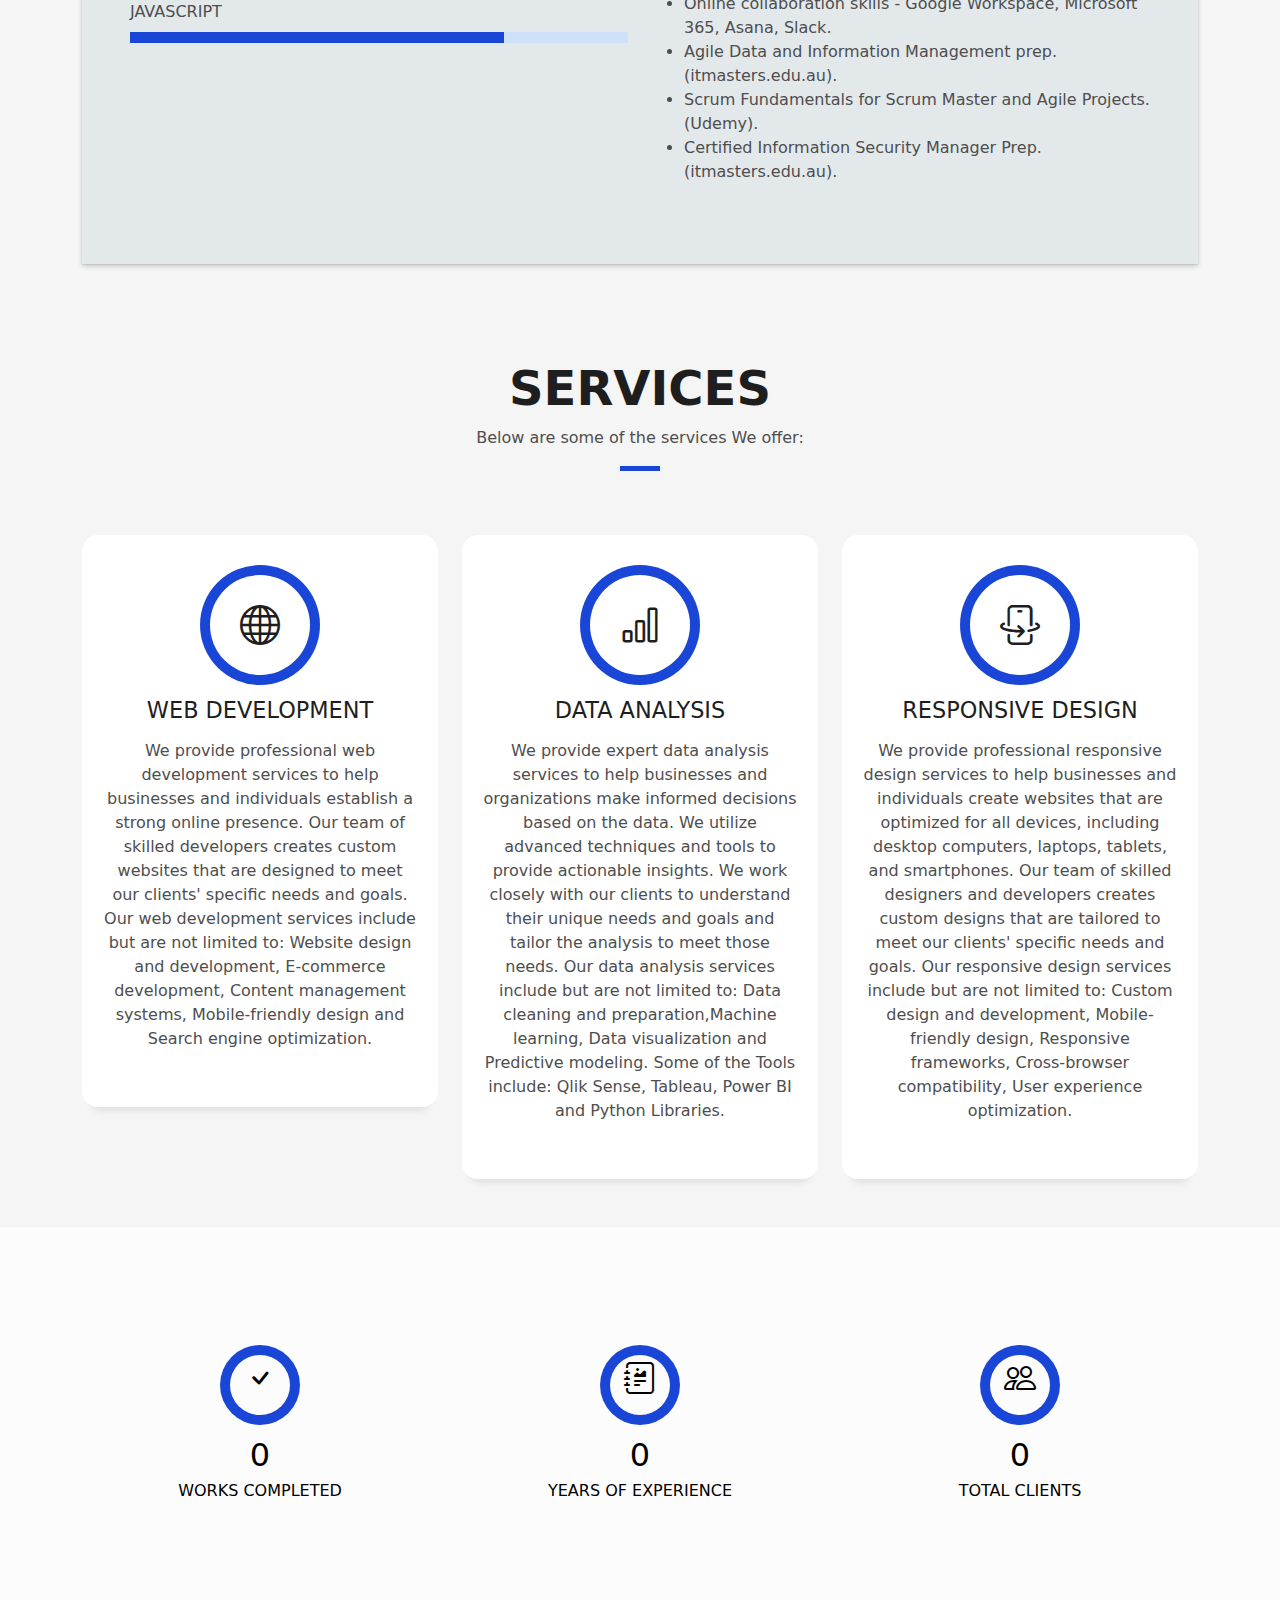
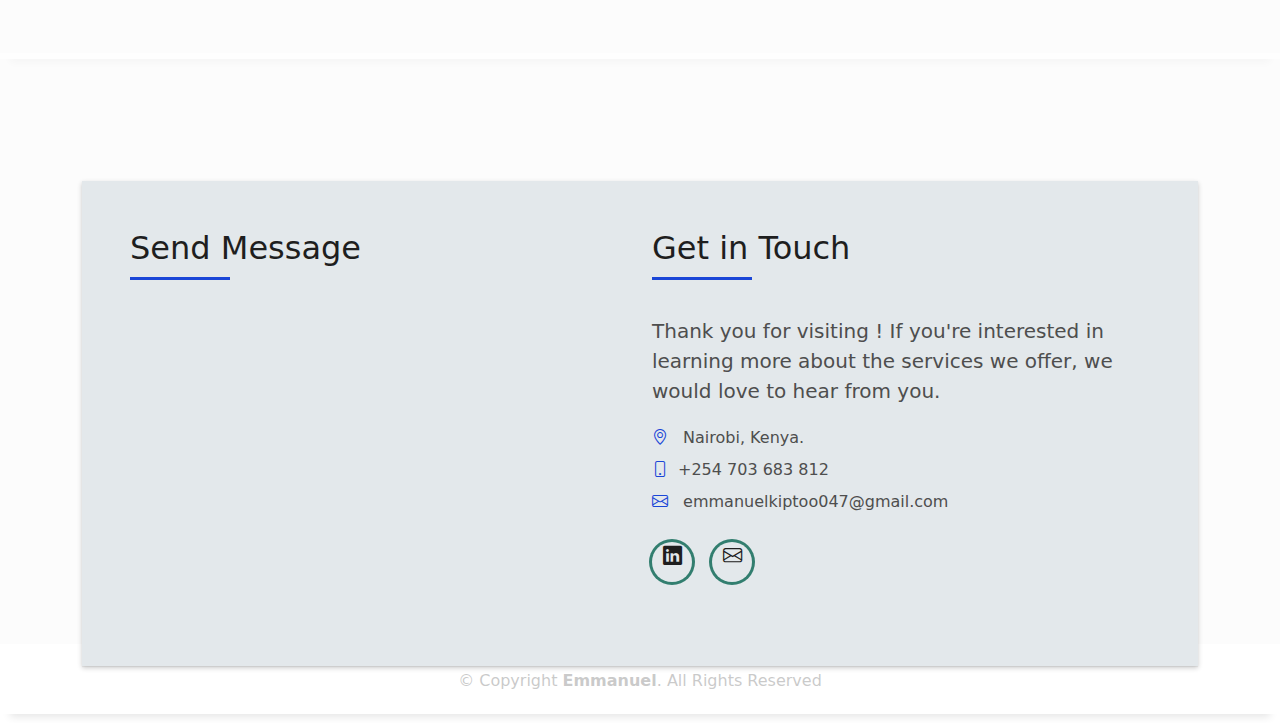
==== commit 9f5799f7: "Removing unnecessary comments" ====
--- a/index.html
+++ b/index.html
@@ -19,16 +19,10 @@
   <link href="assets/vendor/glightbox/css/glightbox.min.css" rel="stylesheet">
   <link href="assets/vendor/swiper/swiper-bundle.min.css" rel="stylesheet">
 
-  <!-- Template Main CSS File -->
+  <!-- Main CSS File -->
   <link href="assets/css/style.css" rel="stylesheet">
 
-  <!-- =======================================================
-  * Template Name: DevFolio
-  * Updated: Mar 10 2023 with Bootstrap v5.2.3
-  * Template URL: https://bootstrapmade.com/devfolio-bootstrap-portfolio-html-template/
-  * Author: BootstrapMade.com
-  * License: https://bootstrapmade.com/license/
-  ======================================================== -->
+ 
 </head>
 
 <body>
@@ -38,33 +32,13 @@
     <div class="container d-flex align-items-center justify-content-between">
 
       <h1 class="logo"><a href="index.html">Portfolio</a></h1>
-      <!-- Uncomment below if you prefer to use an image logo -->
-      <!-- <a href="index.html" class="logo"><img src="assets/img/logo.png" alt="" class="img-fluid"></a>-->
+      
 
       <nav id="navbar" class="navbar">
         <ul>
           <li><a class="nav-link scrollto active" href="#hero">Home</a></li>
           <li><a class="nav-link scrollto" href="#about">About</a></li>
           <li><a class="nav-link scrollto" href="#services">Services</a></li>
-          <!-- <li><a class="nav-link scrollto " href="#work">Work</a></li> -->
-          <!-- <li><a class="nav-link scrollto " href="#blog">Blog</a></li> -->
-          <!-- <li class="dropdown"><a href="#"><span>Drop Down</span> <i class="bi bi-chevron-down"></i></a>
-            <ul>
-              <li><a href="#">Drop Down 1</a></li>
-              <li class="dropdown"><a href="#"><span>Deep Drop Down</span> <i class="bi bi-chevron-right"></i></a>
-                <ul>
-                  <li><a href="#">Deep Drop Down 1</a></li>
-                  <li><a href="#">Deep Drop Down 2</a></li>
-                  <li><a href="#">Deep Drop Down 3</a></li>
-                  <li><a href="#">Deep Drop Down 4</a></li>
-                  <li><a href="#">Deep Drop Down 5</a></li>
-                </ul>
-              </li>
-              <li><a href="#">Drop Down 2</a></li>
-              <li><a href="#">Drop Down 3</a></li>
-              <li><a href="#">Drop Down 4</a></li>
-            </ul>
-          </li> -->
           <li><a class="nav-link scrollto" href="#contact">Contact</a></li>
         </ul>
         <i class="bi bi-list mobile-nav-toggle"></i>
@@ -78,8 +52,7 @@
     <div class="overlay-itro"></div>
     <div class="hero-content display-table">
       <div class="table-cell">
-        <div class="container">
-          <!--<p class="display-6 color-d">Hello, world!</p>-->
+        <div class="container">         
           <h1 class="hero-title mb-4">I am Emmanuel Kiptoo</h1>
           <p class="hero-subtitle"><span class="typed" data-typed-items="Business Intelligence Developer, Freelancer, Data Analyst, Web Developer"></span></p>
           <!-- <p class="pt-3"><a class="btn btn-primary btn js-scroll px-4" href="#about" role="button">Learn More</a></p> -->
@@ -168,11 +141,7 @@
                         <li>  Certified Information Security Manager Prep.(itmasters.edu.au).    </li>
                        </ul>
                     </p>
-                    <!-- <p class="lead">
-                      Nulla porttitor accumsan tincidunt. Quisque velit nisi, pretium ut lacinia in, elementum id enim.
-                      Nulla porttitor accumsan
-                      tincidunt. Mauris blandit aliquet elit, eget tincidunt nibh pulvinar a.
-                    </p> -->
+                    
                   </div>
                 </div>
               </div>
@@ -199,21 +168,6 @@
           </div>
         </div>
          <div class="row">
-         <!-- <div class="col-md-4">
-            <div class="service-box">
-              <div class="service-ico">
-                <span class="ico-circle"><i class="bi bi-briefcase"></i></span>
-              </div>
-              <div class="service-content">
-                <h2 class="s-title">Web Design</h2>
-                <p class="s-description text-center">
-                  Lorem ipsum dolor sit amet consectetur adipisicing elit. Magni adipisci eaque autem fugiat! Quia,
-                  provident vitae! Magni
-                  tempora perferendis eum non provident.
-                </p>
-              </div>
-            </div>
-          </div> -->
           <div class="col-md-4">
             <div class="service-box">
               <div class="service-ico">
@@ -259,36 +213,6 @@
               </div>
             </div>
           </div>
-          <!-- <div class="col-md-4">
-            <div class="service-box">
-              <div class="service-ico">
-                <span class="ico-circle"><i class="bi bi-brightness-high"></i></span>
-              </div>
-              <div class="service-content">
-                <h2 class="s-title">Graphic Design</h2>
-                <p class="s-description text-center">
-                  Lorem ipsum dolor sit amet consectetur adipisicing elit. Magni adipisci eaque autem fugiat! Quia,
-                  provident vitae! Magni
-                  tempora perferendis eum non provident.
-                </p>
-              </div>
-            </div>
-          </div> -->
-          <!-- <div class="col-md-4">
-            <div class="service-box">
-              <div class="service-ico">
-                <span class="ico-circle"><i class="bi bi-calendar4-week"></i></span>
-              </div>
-              <div class="service-content">
-                <h2 class="s-title">Marketing Services</h2>
-                <p class="s-description text-center">
-                  Lorem ipsum dolor sit amet consectetur adipisicing elit. Magni adipisci eaque autem fugiat! Quia,
-                  provident vitae! Magni
-                  tempora perferendis eum non provident.
-                </p>
-              </div>
-            </div>
-          </div> -->
         </div>
       </div>
     </section><!-- End Services Section -->
@@ -331,357 +255,12 @@
               </div>
             </div>
           </div>
-          <!-- <div class="col-sm-3 col-lg-3">
-            <div class="counter-box pt-4 pt-md-0">
-              <div class="counter-ico">
-                <span class="ico-circle"><i class="bi bi-award"></i></span>
-              </div>
-              <div class="counter-num">
-                <p data-purecounter-start="0" data-purecounter-end="48" data-purecounter-duration="1" class="counter purecounter"></p>
-                <span class="counter-text">AWARD WON</span>
-              </div>
-            </div>
-          </div> -->
+          
         </div>
       </div>
     </div><!-- End Counter Section -->
 
-    <!-- ======= Portfolio Section ======= -->
-  <!--
-  <section id="work" class="portfolio-mf sect-pt4 route">
-      <div class="container">
-        <div class="row">
-          <div class="col-sm-12">
-            <div class="title-box text-center">
-              <h3 class="title-a">
-                Portfolio
-              </h3>
-              <p class="subtitle-a">
-                Lorem ipsum, dolor sit amet consectetur adipisicing elit.
-              </p>
-              <div class="line-mf"></div>
-            </div>
-          </div>
-        </div>
-        <div class="row">
-          <div class="col-md-4">
-            <div class="work-box">
-              <a href="assets/img/work-1.jpg" data-gallery="portfolioGallery" class="portfolio-lightbox">
-                <div class="work-img">
-                  <img src="assets/img/work-1.jpg" alt="" class="img-fluid">
-                </div>
-              </a>
-              <div class="work-content">
-                <div class="row">
-                  <div class="col-sm-8">
-                    <h2 class="w-title">Lorem impsum dolor</h2>
-                    <div class="w-more">
-                      <span class="w-ctegory">Web Design</span> / <span class="w-date">18 Sep. 2018</span>
-                    </div>
-                  </div>
-                  <div class="col-sm-4">
-                    <div class="w-like">
-                      <a href="portfolio-details.html"> <span class="bi bi-plus-circle"></span></a>
-                    </div>
-                  </div>
-                </div>
-              </div>
-            </div>
-          </div>
-          <div class="col-md-4">
-            <div class="work-box">
-              <a href="assets/img/work-2.jpg" data-gallery="portfolioGallery" class="portfolio-lightbox">
-                <div class="work-img">
-                  <img src="assets/img/work-2.jpg" alt="" class="img-fluid">
-                </div>
-              </a>
-              <div class="work-content">
-                <div class="row">
-                  <div class="col-sm-8">
-                    <h2 class="w-title">Loreda Cuno Nere</h2>
-                    <div class="w-more">
-                      <span class="w-ctegory">Web Design</span> / <span class="w-date">18 Sep. 2018</span>
-                    </div>
-                  </div>
-                  <div class="col-sm-4">
-                    <div class="w-like">
-                      <a href="portfolio-details.html"> <span class="bi bi-plus-circle"></span></a>
-                    </div>
-                  </div>
-                </div>
-              </div>
-            </div>
-          </div>
-          <div class="col-md-4">
-            <div class="work-box">
-              <a href="assets/img/work-3.jpg" data-gallery="portfolioGallery" class="portfolio-lightbox">
-                <div class="work-img">
-                  <img src="assets/img/work-3.jpg" alt="" class="img-fluid">
-                </div>
-              </a>
-              <div class="work-content">
-                <div class="row">
-                  <div class="col-sm-8">
-                    <h2 class="w-title">Mavrito Lana Dere</h2>
-                    <div class="w-more">
-                      <span class="w-ctegory">Web Design</span> / <span class="w-date">18 Sep. 2018</span>
-                    </div>
-                  </div>
-                  <div class="col-sm-4">
-                    <div class="w-like">
-                      <a href="portfolio-details.html"> <span class="bi bi-plus-circle"></span></a>
-                    </div>
-                  </div>
-                </div>
-              </div>
-            </div>
-          </div>
-          <div class="col-md-4">
-            <div class="work-box">
-              <a href="assets/img/work-4.jpg" data-gallery="portfolioGallery" class="portfolio-lightbox">
-                <div class="work-img">
-                  <img src="assets/img/work-4.jpg" alt="" class="img-fluid">
-                </div>
-              </a>
-              <div class="work-content">
-                <div class="row">
-                  <div class="col-sm-8">
-                    <h2 class="w-title">Bindo Laro Cado</h2>
-                    <div class="w-more">
-                      <span class="w-ctegory">Web Design</span> / <span class="w-date">18 Sep. 2018</span>
-                    </div>
-                  </div>
-                  <div class="col-sm-4">
-                    <div class="w-like">
-                      <a href="portfolio-details.html"> <span class="bi bi-plus-circle"></span></a>
-                    </div>
-                  </div>
-                </div>
-              </div>
-            </div>
-          </div>
-          <div class="col-md-4">
-            <div class="work-box">
-              <a href="assets/img/work-5.jpg" data-gallery="portfolioGallery" class="portfolio-lightbox">
-                <div class="work-img">
-                  <img src="assets/img/work-5.jpg" alt="" class="img-fluid">
-                </div>
-              </a>
-              <div class="work-content">
-                <div class="row">
-                  <div class="col-sm-8">
-                    <h2 class="w-title">Studio Lena Mado</h2>
-                    <div class="w-more">
-                      <span class="w-ctegory">Web Design</span> / <span class="w-date">18 Sep. 2018</span>
-                    </div>
-                  </div>
-                  <div class="col-sm-4">
-                    <div class="w-like">
-                      <a href="portfolio-details.html"> <span class="bi bi-plus-circle"></span></a>
-                    </div>
-                  </div>
-                </div>
-              </div>
-            </div>
-          </div>
-          <div class="col-md-4">
-            <div class="work-box">
-              <a href="assets/img/work-6.jpg" data-gallery="portfolioGallery" class="portfolio-lightbox">
-                <div class="work-img">
-                  <img src="assets/img/work-6.jpg" alt="" class="img-fluid">
-                </div>
-              </a>
-              <div class="work-content">
-                <div class="row">
-                  <div class="col-sm-8">
-                    <h2 class="w-title">Studio Big Bang</h2>
-                    <div class="w-more">
-                      <span class="w-ctegory">Web Design</span> / <span class="w-date">18 Sep. 2017</span>
-                    </div>
-                  </div>
-                  <div class="col-sm-4">
-                    <div class="w-like">
-                      <a href="portfolio-details.html"> <span class="bi bi-plus-circle"></span></a>
-                    </div>
-                  </div>
-                </div>
-              </div>
-            </div>
-          </div>
-
-        </div>
-      </div>
-    </section> End Portfolio Section -->
-  
-
-  <!-- ======= Testimonials Section ======= -->
-  <!-- <div class="testimonials paralax-mf bg-image" style="background-image: url(assets/img/overlay-bg.jpg)">
-    <div class="overlay-mf"></div>
-    <div class="container">
-      <div class="row">
-        <div class="col-md-12">
-
-          <div class="testimonials-slider swiper" data-aos="fade-up" data-aos-delay="100">
-            <div class="swiper-wrapper">
-
-              <div class="swiper-slide">
-                <div class="testimonial-box">
-                  <div class="author-test">
-                    <img src="assets/img/testimonial-2.jpg" alt="" class="rounded-circle b-shadow-a">
-                    <span class="author">Xavi Alonso</span>
-                  </div>
-                  <div class="content-test">
-                    <p class="description lead">
-                      Curabitur arcu erat, accumsan id imperdiet et, porttitor at sem. Lorem ipsum dolor sit amet,
-                      consectetur adipiscing elit.
-                    </p>
-                  </div>
-                </div>
-              </div>
-              End testimonial item 
-
-              <div class="swiper-slide">
-                <div class="testimonial-box">
-                  <div class="author-test">
-                    <img src="assets/img/testimonial-4.jpg" alt="" class="rounded-circle b-shadow-a">
-                    <span class="author">Marta Socrate</span>
-                  </div>
-                  <div class="content-test">
-                    <p class="description lead">
-                      Curabitur arcu erat, accumsan id imperdiet et, porttitor at sem. Lorem ipsum dolor sit amet,
-                      consectetur adipiscing elit.
-                    </p>
-                  </div>
-                </div>
-              </div>
-              End testimonial item
-            </div>
-            <div class="swiper-pagination"></div>
-          </div>
-
-         <div id="testimonial-mf" class="owl-carousel owl-theme">
-        
-      </div> 
-        </div>
-      </div>
-    </div>
-  </div> 
-   End Testimonials Section -->
-
-  <!-- ======= Blog Section ======= -->
-  <!-- <section id="blog" class="blog-mf sect-pt4 route">
-    <div class="container">
-      <div class="row">
-        <div class="col-sm-12">
-          <div class="title-box text-center">
-            <h3 class="title-a">
-              Blog
-            </h3>
-            <p class="subtitle-a">
-              Lorem ipsum, dolor sit amet consectetur adipisicing elit.
-            </p>
-            <div class="line-mf"></div>
-          </div>
-        </div>
-      </div>
-      <div class="row">
-        <div class="col-md-4">
-          <div class="card card-blog">
-            <div class="card-img">
-              <a href="blog-single.html"><img src="assets/img/post-1.jpg" alt="" class="img-fluid"></a>
-            </div>
-            <div class="card-body">
-              <div class="card-category-box">
-                <div class="card-category">
-                  <h6 class="category">Travel</h6>
-                </div>
-              </div>
-              <h3 class="card-title"><a href="blog-single.html">See more ideas about Travel</a></h3>
-              <p class="card-description">
-                Proin eget tortor risus. Pellentesque in ipsum id orci porta dapibus. Praesent sapien massa, convallis
-                a pellentesque nec,
-                egestas non nisi.
-              </p>
-            </div>
-            <div class="card-footer">
-              <div class="post-author">
-                <a href="#">
-                  <img src="assets/img/testimonial-2.jpg" alt="" class="avatar rounded-circle">
-                  <span class="author">Morgan Freeman</span>
-                </a>
-              </div>
-              <div class="post-date">
-                <span class="bi bi-clock"></span> 10 min
-              </div>
-            </div>
-          </div>
-        </div>
-        <div class="col-md-4">
-          <div class="card card-blog">
-            <div class="card-img">
-              <a href="blog-single.html"><img src="assets/img/post-2.jpg" alt="" class="img-fluid"></a>
-            </div>
-            <div class="card-body">
-              <div class="card-category-box">
-                <div class="card-category">
-                  <h6 class="category">Web Design</h6>
-                </div>
-              </div>
-              <h3 class="card-title"><a href="blog-single.html">See more ideas about Travel</a></h3>
-              <p class="card-description">
-                Proin eget tortor risus. Pellentesque in ipsum id orci porta dapibus. Praesent sapien massa, convallis
-                a pellentesque nec,
-                egestas non nisi.
-              </p>
-            </div>
-            <div class="card-footer">
-              <div class="post-author">
-                <a href="#">
-                  <img src="assets/img/testimonial-2.jpg" alt="" class="avatar rounded-circle">
-                  <span class="author">Morgan Freeman</span>
-                </a>
-              </div>
-              <div class="post-date">
-                <span class="bi bi-clock"></span> 10 min
-              </div>
-            </div>
-          </div>
-        </div>
-        <div class="col-md-4">
-          <div class="card card-blog">
-            <div class="card-img">
-              <a href="blog-single.html"><img src="assets/img/post-3.jpg" alt="" class="img-fluid"></a>
-            </div>
-            <div class="card-body">
-              <div class="card-category-box">
-                <div class="card-category">
-                  <h6 class="category">Web Design</h6>
-                </div>
-              </div>
-              <h3 class="card-title"><a href="blog-single.html">See more ideas about Travel</a></h3>
-              <p class="card-description">
-                Proin eget tortor risus. Pellentesque in ipsum id orci porta dapibus. Praesent sapien massa, convallis
-                a pellentesque nec,
-                egestas non nisi.
-              </p>
-            </div>
-            <div class="card-footer">
-              <div class="post-author">
-                <a href="#">
-                  <img src="assets/img/testimonial-2.jpg" alt="" class="avatar rounded-circle">
-                  <span class="author">Morgan Freeman</span>
-                </a>
-              </div>
-              <div class="post-date">
-                <span class="bi bi-clock"></span> 10 min
-              </div>
-            </div>
-          </div>
-        </div>
-      </div>
-    </div>
-  </section> -->
-  <!-- End Blog Section -->
+   
 
   <!-- ======= Contact Section ======= -->
 
@@ -731,11 +310,6 @@
                     </div>
                     <div class="socials">
                       <ul>
-					  <!-- 
-                        <li><a href=""><span class="ico-circle"><i class="bi bi-facebook"></i></span></a></li>
-                        <li><a href=""><span class="ico-circle"><i class="bi bi-instagram"></i></span></a></li>
-                        <li><a href=""><span class="ico-circle"><i class="bi bi-twitter"></i></span></a></li>
-						 -->
 			
                         <li><a href="https://www.linkedin.com/in/emmanuel-kiptoo/"><span class="ico-circle"><i class="bi bi-linkedin"></i></span></a></li>
 						            <li><a href="mailto:emmanuelkiptoo047@gmail.com?"><span class="ico-circle"><i class="bi bi-envelope"></i></span></a></li>
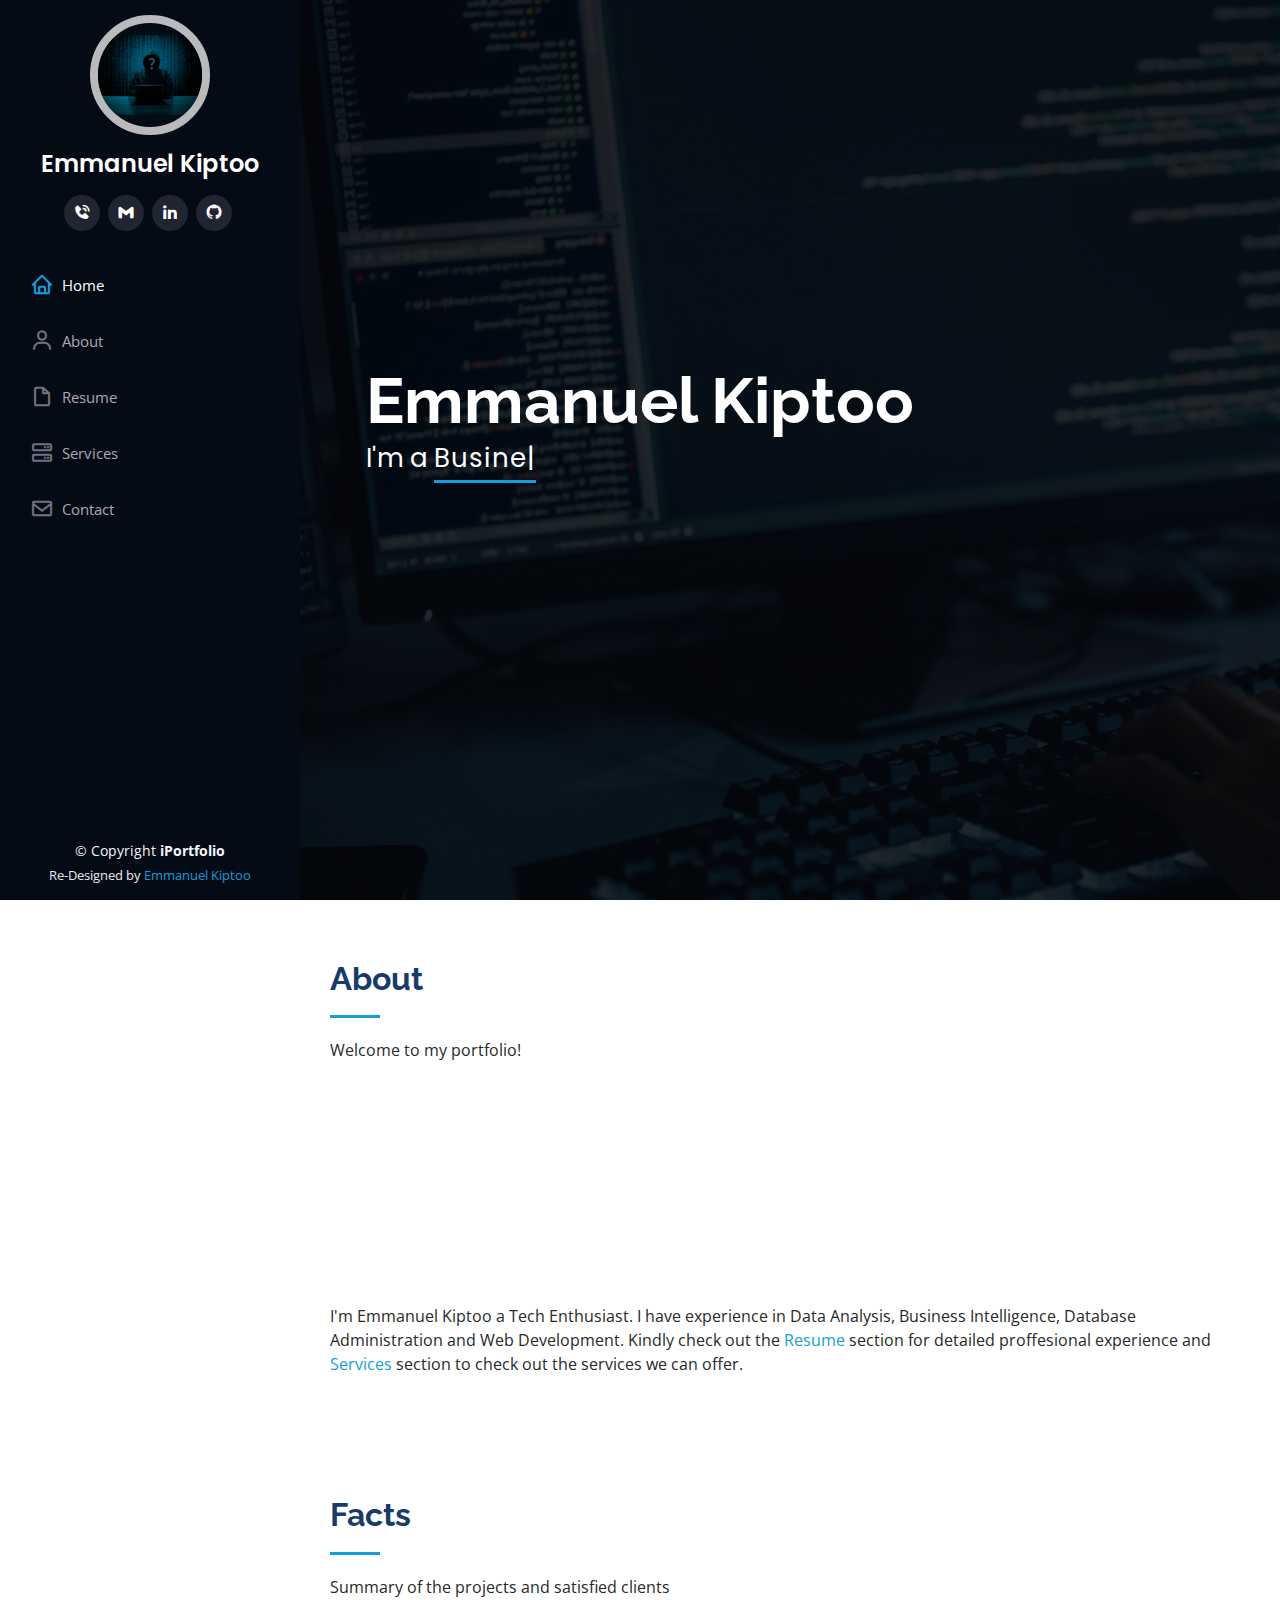
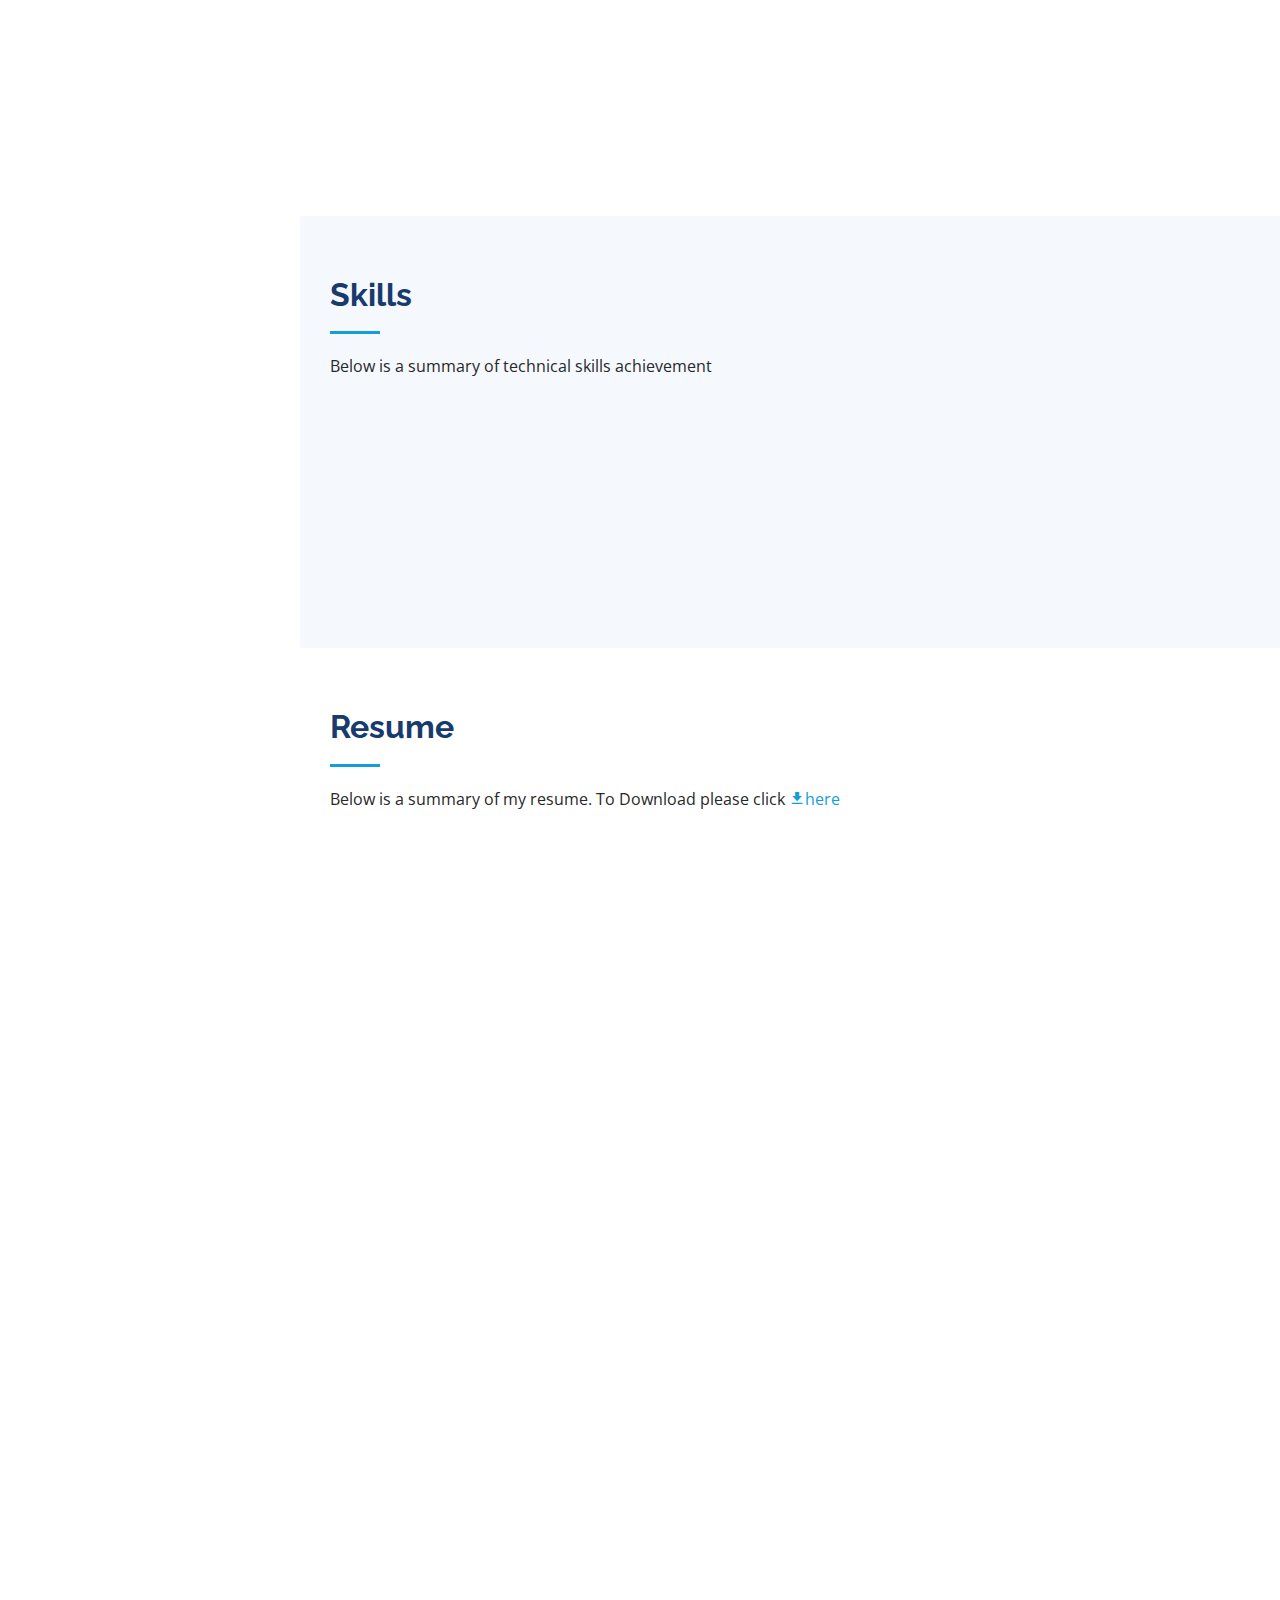
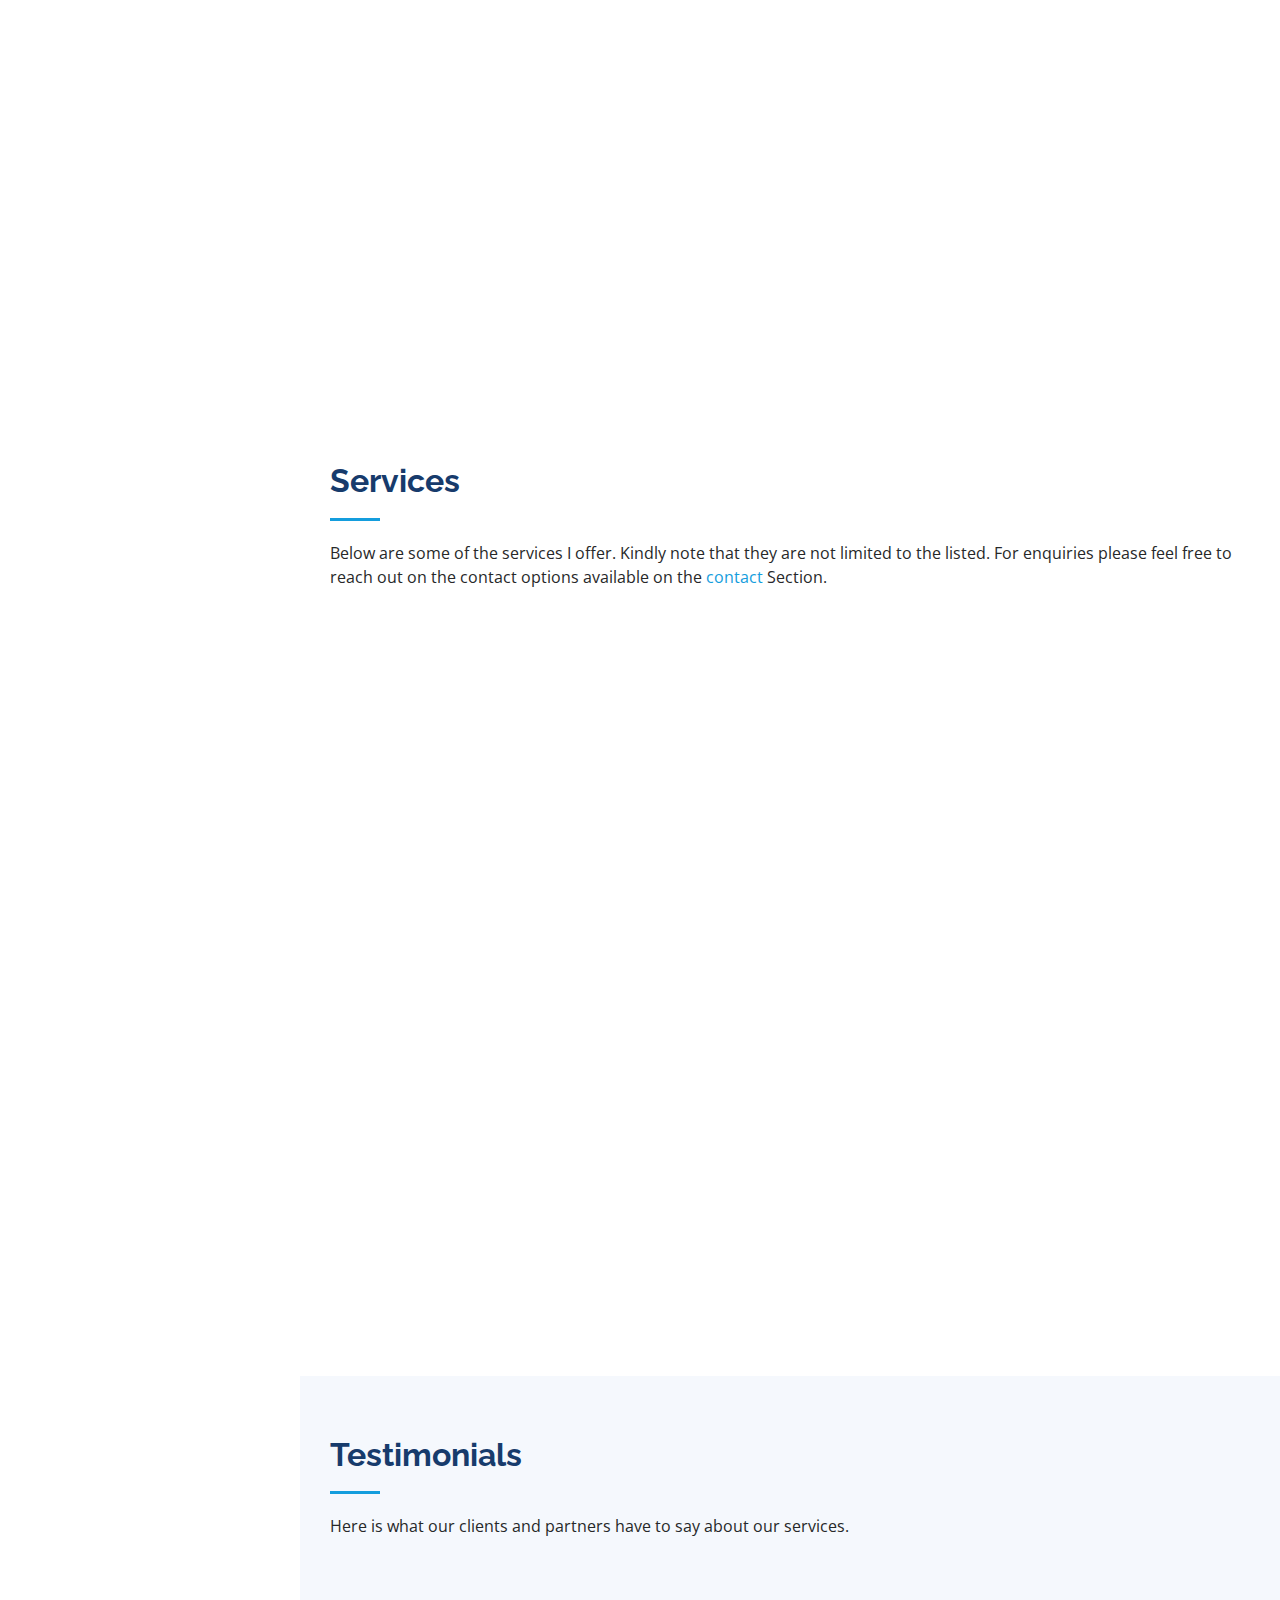
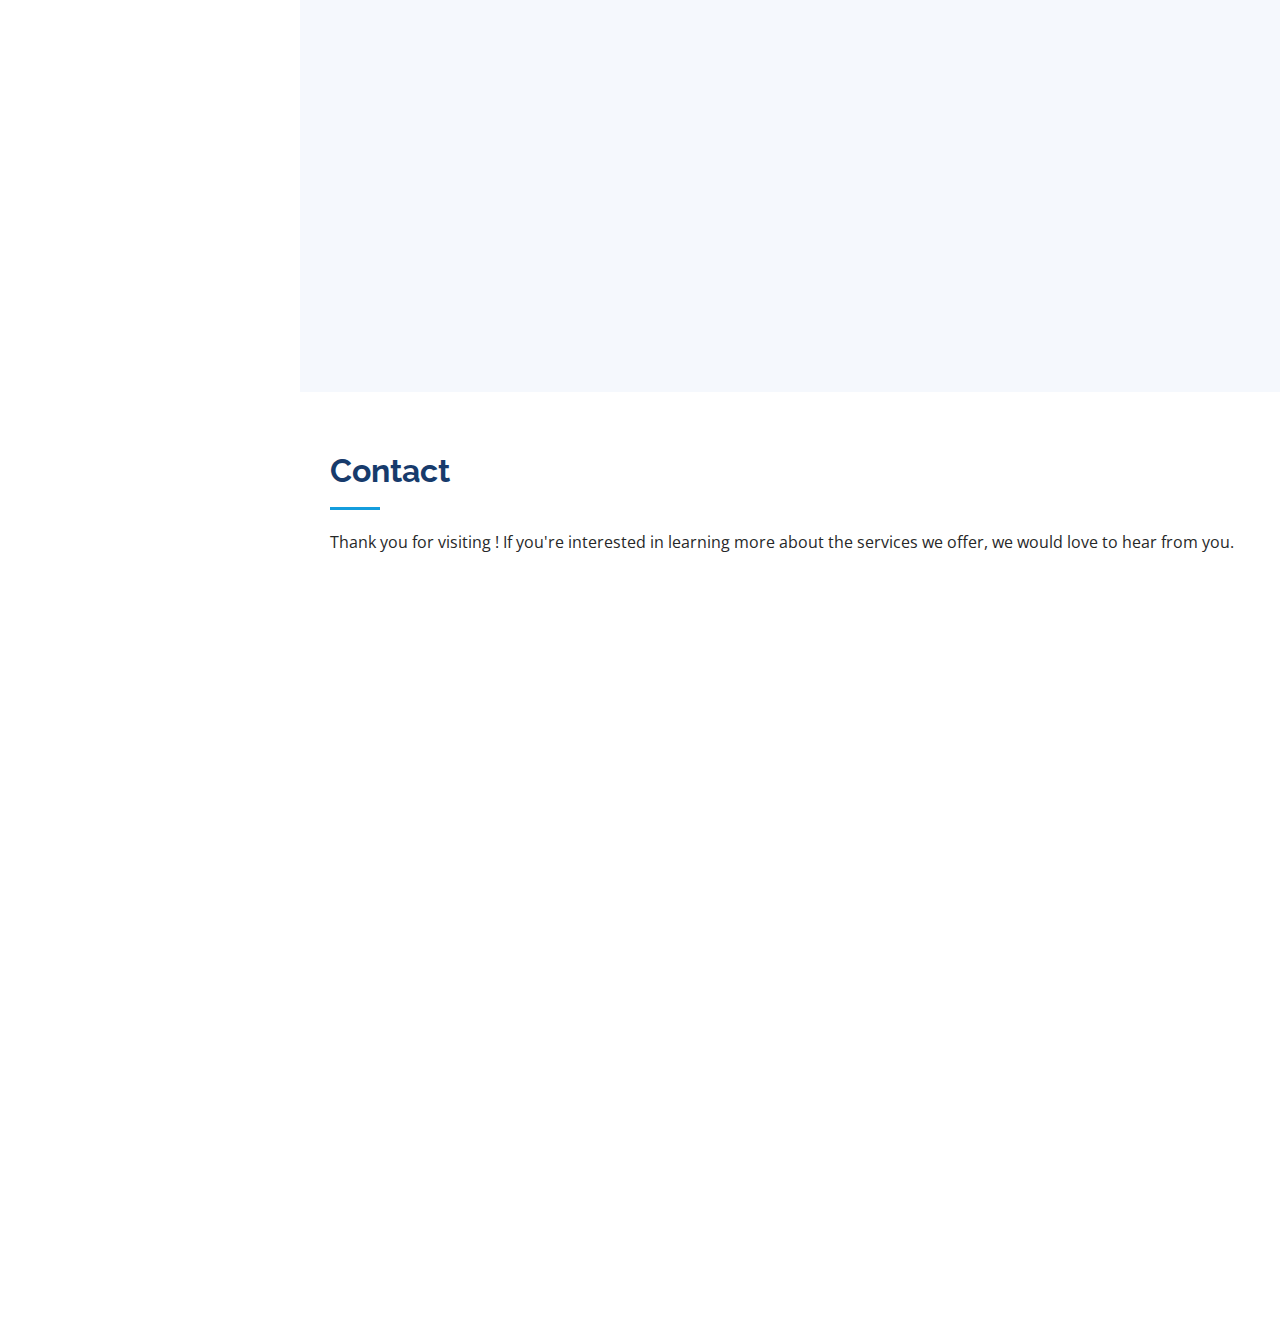
==== commit 1a164439: "complete redesign of the website" ====
--- a/index.html
+++ b/index.html
@@ -13,124 +13,248 @@
   <link href="assets/img/favicon2.jpg" rel="icon">
   <link href="assets/img/apple-touch-icon.png" rel="apple-touch-icon">
 
+  <!-- Google Fonts -->
+  <link href="https://fonts.googleapis.com/css?family=Open+Sans:300,300i,400,400i,600,600i,700,700i|Raleway:300,300i,400,400i,500,500i,600,600i,700,700i|Poppins:300,300i,400,400i,500,500i,600,600i,700,700i" rel="stylesheet">
+
   <!-- Vendor CSS Files -->
+  <link href="assets/vendor/aos/aos.css" rel="stylesheet">
   <link href="assets/vendor/bootstrap/css/bootstrap.min.css" rel="stylesheet">
   <link href="assets/vendor/bootstrap-icons/bootstrap-icons.css" rel="stylesheet">
+  <link href="assets/vendor/boxicons/css/boxicons.min.css" rel="stylesheet">
   <link href="assets/vendor/glightbox/css/glightbox.min.css" rel="stylesheet">
   <link href="assets/vendor/swiper/swiper-bundle.min.css" rel="stylesheet">
 
-  <!-- Main CSS File -->
+  <!-- Template Main CSS File -->
   <link href="assets/css/style.css" rel="stylesheet">
 
- 
+  <!-- =======================================================
+  * License: https://bootstrapmade.com/license/
+  ======================================================== -->
 </head>
 
 <body>
 
+  <!-- ======= Mobile nav toggle button ======= -->
+  <i class="bi bi-list mobile-nav-toggle d-xl-none"></i>
+
   <!-- ======= Header ======= -->
-  <header id="header" class="fixed-top">
-    <div class="container d-flex align-items-center justify-content-between">
-
-      <h1 class="logo"><a href="index.html">Portfolio</a></h1>
-      
-
-      <nav id="navbar" class="navbar">
+  <header id="header">
+    <div class="d-flex flex-column">
+
+      <div class="profile">
+        <img src="assets/img/profile-img.png" alt="" class="img-fluid rounded-circle">
+        <h1 class="text-light"><a href="index.html">Emmanuel Kiptoo</a></h1>
+        <div class="social-links mt-3 text-center">
+          <a href="#contact" class="phone-call"><i class='bx bxs-phone-call' ></i></a>
+          <!-- <a href="#" class="twitter"><i class="bx bxl-twitter"></i></a> -->
+          <a href="mailto:emmanuelkiptoo047@gmail.com" class="google-plus"><i class='bx bxl-gmail'></i></a>
+          <a href="https://linkedin.com/in/emmanuel-kiptoo" target="_blank" class="linkedin"><i class="bx bxl-linkedin"></i></a>
+          <a href="https://github.com/Emmanuel-kila" class="github" target="_blank"><i class='bx bxl-github'></i></a>
+        </div>
+      </div>
+
+      <nav id="navbar" class="nav-menu navbar">
         <ul>
-          <li><a class="nav-link scrollto active" href="#hero">Home</a></li>
-          <li><a class="nav-link scrollto" href="#about">About</a></li>
-          <li><a class="nav-link scrollto" href="#services">Services</a></li>
-          <li><a class="nav-link scrollto" href="#contact">Contact</a></li>
+          <li><a href="#hero" class="nav-link scrollto active"><i class="bx bx-home"></i> <span>Home</span></a></li>
+          <li><a href="#about" class="nav-link scrollto"><i class="bx bx-user"></i> <span>About</span></a></li>
+          <li><a href="#resume" class="nav-link scrollto"><i class="bx bx-file-blank"></i> <span>Resume</span></a></li>
+          <!-- <li><a href="#portfolio" class="nav-link scrollto"><i class="bx bx-book-content"></i> <span>Portfolio</span></a></li> -->
+          <li><a href="#services" class="nav-link scrollto"><i class="bx bx-server"></i> <span>Services</span></a></li>
+          <li><a href="#contact" class="nav-link scrollto"><i class="bx bx-envelope"></i> <span>Contact</span></a></li>
         </ul>
-        <i class="bi bi-list mobile-nav-toggle"></i>
-      </nav><!-- .navbar -->
-
+      </nav><!-- .nav-menu -->
     </div>
   </header><!-- End Header -->
 
   <!-- ======= Hero Section ======= -->
-  <div id="hero" class="hero route bg-image" style="background-image: url(assets/img/hero_bg_2.jpg)">
-    <div class="overlay-itro"></div>
-    <div class="hero-content display-table">
-      <div class="table-cell">
-        <div class="container">         
-          <h1 class="hero-title mb-4">I am Emmanuel Kiptoo</h1>
-          <p class="hero-subtitle"><span class="typed" data-typed-items="Business Intelligence Developer, Freelancer, Data Analyst, Web Developer"></span></p>
-          <!-- <p class="pt-3"><a class="btn btn-primary btn js-scroll px-4" href="#about" role="button">Learn More</a></p> -->
-        </div>
-      </div>
+  <section id="hero" class="d-flex flex-column justify-content-center align-items-center">
+    <div class="hero-container" data-aos="fade-in">
+      <h1>Emmanuel Kiptoo</h1>
+      <p>I'm a <span class="typed" data-typed-items=" Business Intelligence Developer, Data Analyst, Web Developer, Software Developer"></span></p>
     </div>
-  </div><!-- End Hero Section -->
+  </section><!-- End Hero -->
 
   <main id="main">
 
     <!-- ======= About Section ======= -->
-    <section id="about" class="about-mf sect-pt4 route">
-      <div class="container">
+    <section id="about" class="about">
+      <div class="container">
+
+        <div class="section-title">
+          <h2>About</h2>
+          <p>Welcome to my portfolio!</p>
+        </div>
+
         <div class="row">
-          <div class="col-sm-12">
-            <div class="box-shadow-full">
-              <div class="row">
-                <div class="col-md-6">
-                  <div class="row">
-                    <div class="col-sm-6 col-md-5">
-                      <div class="about-img">
-                        <img src="assets/img/hoodbw_150x150.jpg" class="img-fluid rounded b-shadow-a" alt="">
-                      </div>
-                    </div>
-                    <div class="col-sm-6 col-md-7">
-                      <div class="about-info">
-                        <p><span class="title-s">Name: </span> <span>Emmanuel Kiptoo</span></p>
-                        <p><span class="title-s">Profile: </span> <span>Business Intelligence developer / Data Analyst </span></p>
-                        <p><span class="title-s">Email: </span> <span>emmanuelkiptoo047@gmail.com</span></p>
-                        <p><span class="title-s">Phone: </span> <span>+254 703 683 812</span></p>
-                      </div>
-                    </div>
-                  </div>
-                  <div class="skill-mf">
-                    <p class="title-s">Skill</p>
-                    <span>SQL</span> <span class="pull-right"></span>
-                    <div class="progress">
-                      <div class="progress-bar" role="progressbar" style="width: 85%;" aria-valuenow="85" aria-valuemin="0" aria-valuemax="100"></div>
-                    </div>
-                    <span>QlikSense</span> <span class="pull-right"></span>
-                    <div class="progress">
-                      <div class="progress-bar" role="progressbar" style="width: 90%;" aria-valuenow="85" aria-valuemin="0" aria-valuemax="100"></div>
-                    </div>
-                    <span>HTML</span> <span class="pull-right"></span>
-                    <div class="progress">
-                      <div class="progress-bar" role="progressbar" style="width: 85%;" aria-valuenow="85" aria-valuemin="0" aria-valuemax="100"></div>
-                    </div>
-                    <span>CSS3</span> <span class="pull-right"></span>
-                    <div class="progress">
-                      <div class="progress-bar" role="progressbar" style="width: 75%" aria-valuenow="75" aria-valuemin="0" aria-valuemax="100"></div>
-                    </div>
-                    <span>PHP</span> <span class="pull-right"></span>
-                    <div class="progress">
-                      <div class="progress-bar" role="progressbar" style="width: 60%" aria-valuenow="50" aria-valuemin="0" aria-valuemax="100"></div>
-                    </div>
-                    <span>JAVASCRIPT</span> <span class="pull-right"></span>
-                    <div class="progress">
-                      <div class="progress-bar" role="progressbar" style="width: 75%" aria-valuenow="90" aria-valuemin="0" aria-valuemax="100"></div>
-                    </div>
-                  </div>
-                </div>
-                <div class="col-md-6">
-                  <div class="about-me pt-4 pt-md-0">
-                    <div class="title-box-2">
-                      <h5 class="title-left">
-                        About me
-                      </h5>
-                    </div>
-                    <p class="lead">
-                      I'm Emmanuel Kiptoo a Tech Enthusiast. I have experience in Data Analysis, Database Administration, Business Intelligence and Web Development.
-                      Below is a summary of my resume.
-                    </p>
-                    <p class="lead">
-                      <ul>
-                        <li>	Bachelor's Degree Business Information Technology Graduate (Second Class Honors Upper Division). </li>
+          <div class="col-lg-3" data-aos="fade-right">
+            <img src="assets/img/profile-img.png" class="img-fluid" alt="">
+          </div>
+          <div class="col-lg-9 pt-4 pt-lg-0 content" data-aos="fade-left">
+            <h3>Business Intelligence &amp; Web Develoment.</h3>
+            <p class="fst-italic">
+              Below is my Bio Summary:
+            </p>
+            <div class="row">
+              <div class="col-lg-6">
+                <ul>
+                  <!-- <li><i class="bi bi-chevron-right"></i> <strong>Birthday:</strong> <span>1 May 1998</span></li> -->
+                  <li><i class="bi bi-chevron-right"></i> <strong>Website:</strong> <span><a href="#">emmanuel-kila.github.io</a></span></li>
+                  <li><i class="bi bi-chevron-right"></i> <strong>Phone:</strong> <span>+254 703 683 812</span></li>
+                  <li><i class="bi bi-chevron-right"></i> <strong>City:</strong> <span>Nairobi, Kenya</span></li>
+                </ul>
+              </div>
+              <div class="col-lg-6">
+                <ul>
+                  <li><i class="bi bi-chevron-right"></i> <strong>Service:</strong> <span>IT Consulting</span></li>
+                  <li><i class="bi bi-chevron-right"></i> <strong>Email:</strong> <span><a href="mailto:emmanuelkiptoo047@gmail.com"> emmanuelkiptoo047@gmail.com</a></span></li>
+                  <li><i class="bi bi-chevron-right"></i> <strong>Freelance:</strong> <span>Available</span></li>
+                </ul>
+              </div>
+            </div>
+            <p>
+            </p>
+          </div>
+          <div class="row">
+            <div class="col-12">
+              I'm Emmanuel Kiptoo a Tech Enthusiast. I have experience in Data Analysis, Business Intelligence, Database Administration and Web Development. 
+              Kindly check out the <a href="#resume">Resume</a> section for detailed proffesional experience and 
+              <a href="#services">Services</a> section to check out the services we can offer.
+            </div>
+          </div>
+        </div>
+
+      </div>
+    </section><!-- End About Section -->
+
+    <!-- ======= Facts Section ======= -->
+    <section id="facts" class="facts">
+      <div class="container">
+
+        <div class="section-title">
+          <h2>Facts</h2>
+          <p>Summary of the projects and satisfied clients</p>
+        </div>
+
+        <div class="row no-gutters">
+
+          <div class="col-lg-4 col-md-6 d-md-flex align-items-md-stretch" data-aos="fade-up">
+            <div class="count-box">
+              <i class="bi bi-emoji-smile"></i>
+              <span data-purecounter-start="0" data-purecounter-end="2" data-purecounter-duration="1" class="purecounter"></span>
+              <p><strong>Happy Clients</strong> and more coming up</p>
+            </div>
+          </div>
+
+          <div class="col-lg-4 col-md-6 d-md-flex align-items-md-stretch" data-aos="fade-up" data-aos-delay="100">
+            <div class="count-box">
+              <i class="bi bi-journal-richtext"></i>
+              <span data-purecounter-start="0" data-purecounter-end="2" data-purecounter-duration="1" class="purecounter"></span>
+              <p><strong>Projects</strong> and many more ongoing</p>
+            </div>
+          </div>
+
+          <div class="col-lg-4 col-md-6 d-md-flex align-items-md-stretch" data-aos="fade-up" data-aos-delay="300">
+            <div class="count-box">
+              <i class="bi bi-people"></i>
+              <span data-purecounter-start="0" data-purecounter-end="3" data-purecounter-duration="1" class="purecounter"></span>
+              <p><strong>Years of Experience</strong> </p>
+            </div>
+          </div>
+
+        </div>
+
+      </div>
+    </section><!-- End Facts Section -->
+
+    <!-- ======= Skills Section ======= -->
+    <section id="skills" class="skills section-bg">
+      <div class="container">
+
+        <div class="section-title">
+          <h2>Skills</h2>
+          <p>Below is a summary of technical skills achievement</p>
+        </div>
+
+        <div class="row skills-content">
+
+          <div class="col-lg-6" data-aos="fade-up">
+
+            <div class="progress">
+              <span class="skill">QlikSense <i class="val"></i></span>
+              <div class="progress-bar-wrap">
+                <div class="progress-bar" role="progressbar" aria-valuenow="90" aria-valuemin="0" aria-valuemax="100"></div>
+              </div>
+            </div>
+
+            
+            <div class="progress">
+              <span class="skill">SQL <i class="val"></i></span>
+              <div class="progress-bar-wrap">
+                <div class="progress-bar" role="progressbar" aria-valuenow="85" aria-valuemin="0" aria-valuemax="100"></div>
+              </div>
+            </div>
+
+
+            <div class="progress">
+              <span class="skill">HTML <i class="val"></i></span>
+              <div class="progress-bar-wrap">
+                <div class="progress-bar" role="progressbar" aria-valuenow="90" aria-valuemin="0" aria-valuemax="100"></div>
+              </div>
+            </div>
+
+          </div>
+
+          <div class="col-lg-6" data-aos="fade-up" data-aos-delay="100">
+
+            <div class="progress">
+              <span class="skill">PHP <i class="val"></i></span>
+              <div class="progress-bar-wrap">
+                <div class="progress-bar" role="progressbar" aria-valuenow="70" aria-valuemin="0" aria-valuemax="100"></div>
+              </div>
+            </div>
+ 
+            <div class="progress">
+              <span class="skill">JavaScript <i class="val"></i></span>
+              <div class="progress-bar-wrap">
+                <div class="progress-bar" role="progressbar" aria-valuenow="65" aria-valuemin="0" aria-valuemax="100"></div>
+              </div>
+            </div>
+
+            <div class="progress">
+              <span class="skill">CSS <i class="val"></i></span>
+              <div class="progress-bar-wrap">
+                <div class="progress-bar" role="progressbar" aria-valuenow="90" aria-valuemin="0" aria-valuemax="100"></div>
+              </div>
+            </div>
+
+          </div>
+
+        </div>
+
+      </div>
+    </section><!-- End Skills Section -->
+
+    <!-- ======= Resume Section ======= -->
+    <section id="resume" class="resume">
+      <div class="container">
+
+        <div class="section-title">
+          <h2>Resume</h2>
+          <p>Below is a summary of my resume. To Download please click <a href=" https://docs.google.com/document/d/1bpPX-jvZRciNKhjiCUrOVGkBPUxjmjfD/export?format=pdf"><i class='bx bxs-download' ></i>here</a> </p>
+        </div>
+
+        <div class="row">
+          <div class="col-lg-6" data-aos="fade-up">
+            <h3 class="resume-title">Summary</h3>
+            <div class="resume-item pb-0">
+              <h4>Emmanuel Kiptoo</h4>
+              <p><em>Below is a summary of my resume.</em></p>
+              <ul>
+                <li>	Bachelor's Degree Business Information Technology Graduate (Second Class Honors Upper Division). </li>
                         <li>  Business/ Financial Reporting - Profit and Loss, Balance Sheet, Cost of Funds Reports.         </li>
                         <li>  Data Analysis/Visualization using Qlik Sense (Both On-Premise and SaaS).       </li>
                         <li>  Data Analytics /Database Administration - SQL.         </li>
+                        <li>  Oracle Cloud Infrastructure Foundation Associate Certified.</li>
                         <li>  Experience working with ;SAP Business One, Bankers Realm, Dynamics NAV, Kranium ERPs.       </li>
                         <li>  Basic API knowledge- REST API, ODBC, OLE DB.         </li>
                         <li>  Python Data Analysis - NumPy, Pandas, Seaborn, Matplotlib.       </li>
@@ -139,216 +263,287 @@
                         <li>  Agile Data and Information Management prep.(itmasters.edu.au).       </li>
                         <li>  Scrum Fundamentals for Scrum Master and Agile Projects.(Udemy).      </li>
                         <li>  Certified Information Security Manager Prep.(itmasters.edu.au).    </li>
-                       </ul>
-                    </p>
-                    
-                  </div>
+              </ul>
+            </div>
+
+            <h3 class="resume-title">Education</h3>
+            <div class="resume-item">
+              <h4>Bachelor of Technology in Business Information technology</h4>
+              <h5>2016 - 2020</h5>
+              <p><em>The Technical University of Kenya - Nairobi,Kenya</em></p>
+              <p>Software Development | Networking | Information Security | Cloud Computing | Artificial Intelligence | Analytics | Database Management</p>
+            </div>
+          </div>
+          <div class="col-lg-6" data-aos="fade-up" data-aos-delay="100">
+            <h3 class="resume-title">Professional Experience</h3>
+            <div class="resume-item">
+              <h4>Business Intelligence Developer</h4>
+              <h5>2022 - 2023</h5>
+              <p><em>SYBYL LTD.- Nairobi, Kenya </em></p>
+              <ul>
+                <li>Deployed and Implemented Qlik Sense Business Intelligence and Reporting Tool on
+                  Client's Site.</li>
+                <li>Extracted, Transformed and Loaded data from multiple sources Including:
+                  SAP Business One, Dynamics Nav, Bankers Realm, Kranium ERPs.</li>
+                <li>Developed Reports and interactive Visualization as requested by Users.</li>
+                <li>Developed Financial Reports (Balance Sheets, Profit and Loss) , Sales, Production,
+                  Procurement Reports.</li>
+                <li>Deployed Robotic Process Automation Tools - UIPath, Automation Anywhere and Qlik
+                  Cloud Automation to Solve business needs.</li>
+              </ul>
+            </div>
+            <div class="resume-item">
+              <h4>Data Entry Specialist</h4>
+              <h5>2020 - 2022</h5>
+              <p><em>CloudFactory Kenya - (Remote)</em></p>
+              <ul>
+                <li>Image/Video Annotation- Landmarking and Bounding box annotation for Computer
+                  Vision (Artificial Intelligence/Machine Learning Algorithms).</li>
+                <li>Worked on Text and Audio annotation used for Natural Language Processing use cases.</li>
+                <li>Web Research, Web Scraping and Profiling for Data enrichment.</li>
+                <li>Data Entry- use of Google Workspace tools such as sheets, Drive and Forms.</li>
+              </ul>
+            </div>
+          </div>
+        </div>
+
+      </div>
+    </section><!-- End Resume Section -->
+
+   
+
+    <!-- ======= Services Section ======= -->
+    <section id="services" class="services">
+      <div class="container">
+
+        <div class="section-title">
+          <h2>Services</h2>
+          <p>Below are some of the services I offer. Kindly note that they are not limited to the listed.
+             For enquiries please feel free to reach out on the contact options available on the <a href="#contact">contact </a>  Section.</p>
+        </div>
+
+        <div class="row">
+
+          <div class="col-lg-6 col-md-6 icon-box" data-aos="fade-up" data-aos-delay="200">
+            <div class="icon"><i class="bi bi-bar-chart"></i></div>
+            <h4 class="title"><a href="">Data and Analytics Consulting</a></h4>
+            <p class="description">We provide expert data analysis services to help businesses and organizations make informed decisions based on the data.
+                                   We utilize advanced techniques and tools to provide actionable insights.
+                                   We work closely with our clients to understand their unique needs and goals and tailor the analysis to meet those needs.
+                                   Our data analysis services include but are not limited to: Data cleaning and preparation,Machine learning, 
+                                   Data visualization and Predictive modeling. Some of the Tools include: Qlik Sense, Tableau, Power BI and Python Libraries.</p>
+          </div>
+          <div class="col-lg-6 col-md-6 icon-box" data-aos="fade-up">
+            <div class="icon"><i class="bi bi-globe"></i></div>
+            <h4 class="title"><a href="">Web Design and Development</a></h4>
+            <p class="description">We provide professional web development services to help businesses and individuals establish a strong online presence. 
+                                   Our team of skilled developers creates custom websites that are designed to meet our clients' specific needs and goals. 
+                                   Our web development services include but are not limited to: 
+                                   Website design and development, E-commerce development, Content management systems, Mobile-friendly design and Search engine optimization.</p>
+          </div>
+          <div class="col-lg-6 col-md-6 icon-box" data-aos="fade-up" data-aos-delay="100">
+            <div class="icon"><i class="bi bi-phone-flip"></i></div>
+            <h4 class="title"><a href="">Responsive Design</a></h4>
+            <p class="description">We provide professional responsive design services to help businesses and individuals create websites that are optimized for 
+                                  all devices, including desktop computers, laptops, tablets, and smartphones. Our team of skilled designers 
+                                  and developers creates custom designs that are tailored to meet our clients' specific needs and goals. 
+                                  Our responsive design services include but are not limited to: 
+                                  Custom design and development, Mobile-friendly design, Responsive frameworks, Cross-browser compatibility, User experience optimization.</p>
+          </div>
+          
+          <div class="col-lg-6 col-md-6 icon-box" data-aos="fade-up" data-aos-delay="100">
+            <div class="icon"><i class="bi bi-phone-flip"></i></div>
+            <h4 class="title"><a href="">Software Development</a></h4>
+            <p class="description">We offer top-notch software development services to help businesses thrive in the digital age. 
+                                   Our team of skilled developers, engineers, and designers is passionate about creating robust, scalable, and innovative software solutions tailored to meet your specific needs.
+                                   With our extensive expertise in various technologies and programming languages, we excel in developing custom software applications, web platforms, mobile apps, and enterprise solutions. 
+                                   We leverage the latest industry trends and best practices to deliver high-quality software that aligns perfectly with your business objectives.</p>
+          </div>
+        </div>
+
+      </div>
+    </section><!-- End Services Section -->
+
+    <!-- ======= Testimonials Section ======= -->
+    <section id="testimonials" class="testimonials section-bg">
+      <div class="container">
+
+        <div class="section-title">
+          <h2>Testimonials</h2>
+          <p>Here is what our clients and partners have to say about our services. </p>
+        </div>
+
+        <div class="testimonials-slider swiper" data-aos="fade-up" data-aos-delay="100">
+          <div class="swiper-wrapper">
+
+            <div class="swiper-slide">
+              <div class="testimonial-item" data-aos="fade-up">
+                <p>
+                  <i class="bx bxs-quote-alt-left quote-icon-left"></i>
+                  Asante sana Mr. Emmanuel, You data services has helped alot in getting to understand our customer demographics and to tailor their needs accordingly.  
+                  <i class="bx bxs-quote-alt-right quote-icon-right"></i>
+                </p>
+                <img src="assets/img/testimonials/testimonials-111.jpg" class="testimonial-img" alt="">
+                <h3>~Kym Bakari</h3>
+                <h4>Ceo &amp; Founder - Kym Investments.</h4>
+              </div>
+            </div><!-- End testimonial item -->
+
+            <div class="swiper-slide">
+              <div class="testimonial-item" data-aos="fade-up" data-aos-delay="100">
+                <p>
+                  <i class="bx bxs-quote-alt-left quote-icon-left"></i>
+                  So grateful Mr.Emmanuel for giving my Shoe Business an Online presence. Looking forward to more business with you.
+                  <i class="bx bxs-quote-alt-right quote-icon-right"></i>
+                </p>
+                <img src="assets/img/testimonials/testimonials-222.jpg" class="testimonial-img" alt="">
+                <h3>~Jane Kang'ara</h3>
+                <h4>Entrepreneur - J's Collection</h4>
+              </div>
+            </div><!-- End testimonial item -->
+
+            <div class="swiper-slide">
+              <div class="testimonial-item" data-aos="fade-up" data-aos-delay="200">
+                <p>
+                  <i class="bx bxs-quote-alt-left quote-icon-left"></i>
+                  Emmanuel has been a true partner in our digital transformation journey. The expertise enables us to leverage cutting-edge technologies. Highly recommended!"
+                  <i class="bx bxs-quote-alt-right quote-icon-right"></i>
+                </p>
+                <img src="assets/img/testimonials/testimonials-333.jpg" class="testimonial-img" alt="">
+                <h3>~Jena Kamau</h3>
+                <h4>Store Owner</h4>
+              </div>
+            </div><!-- End testimonial item -->
+
+            <div class="swiper-slide">
+              <div class="testimonial-item" data-aos="fade-up" data-aos-delay="300">
+                <p>
+                  <i class="bx bxs-quote-alt-left quote-icon-left"></i>
+                  Kazi yenu imezidi matarajio yetu na mikakati ya IT iliyobinafsishwa. Majibu yenu haraka na mtazamo wenu wa kuzuia ni wa kuvutia. Wenza wa kuaminika wa IT!"
+                  <i class="bx bxs-quote-alt-right quote-icon-right"></i>
+                </p>
+                <img src="assets/img/testimonials/testimonials-444.jpg" class="testimonial-img" alt="">
+                <h3>~Abdi Hamisi</h3>
+                <h4>Mfanyibiashara</h4>
+              </div>
+            </div><!-- End testimonial item -->
+
+            <div class="swiper-slide">
+              <div class="testimonial-item" data-aos="fade-up" data-aos-delay="400">
+                <p>
+                  <i class="bx bxs-quote-alt-left quote-icon-left"></i>
+                  I am extremely satisfied with the services you provided .Your expertise and professionalism have been invaluable in improving our IT infrastructure.
+                  <i class="bx bxs-quote-alt-right quote-icon-right"></i>
+                </p>
+                <img src="assets/img/testimonials/testimonials-555.jpg" class="testimonial-img" alt="">
+                <h3>~John V.</h3>
+                <h4>Business Analyst</h4>
+              </div>
+            </div><!-- End testimonial item -->
+
+          </div>
+          <div class="swiper-pagination"></div>
+        </div>
+
+      </div>
+    </section><!-- End Testimonials Section -->
+
+    <!-- ======= Contact Section ======= -->
+    <section id="contact" class="contact">
+      <div class="container">
+
+        <div class="section-title">
+          <h2>Contact</h2>
+          <p>Thank you for visiting ! If you're interested in learning more about the services we offer, we would love to hear from you.</p>
+        </div>
+
+        <div class="row" data-aos="fade-in">
+
+          <div class="col-lg-5 d-flex align-items-stretch">
+            <div class="info">
+              <div class="address">
+                <i class="bi bi-geo-alt"></i>
+                <h4>Location:</h4>
+                <p>Street 101, Waiyaki Way, Nairobi,Kenya</p>
+              </div>
+
+              <div class="email">
+                <i class="bx bxl-gmail"></i> 
+                <h4>Email:</h4>
+                <p><a href="mailto:emmanuelkiptoo047@gmail.com">emmanuelkiptoo047@gmail.com</a></p>
+              </div>
+
+              <div class="phone">
+                <i class="bx bxs-phone-call"></i>
+                <h4>Call:</h4>
+                <p>+254 703 683 812</p>
+              </div>
+
+              <iframe src="https://www.google.com/maps/d/u/0/embed?mid=1ntk2yp20I6S76e_4Jx7oQS0-0djDfOU&ehbc=2E312F" frameborder="0" style="border:0; width: 100%; height: 290px;" allowfullscreen></iframe>
+            </div>
+
+          </div>
+
+          <div class="col-lg-7 mt-5 mt-lg-0 d-flex align-items-stretch">
+            <form action="forms/contact.php" method="post" role="form" class="php-email-form">
+              <div class="row">
+                <div class="form-group col-md-6">
+                  <label for="name">Your Name</label>
+                  <input type="text" name="name" class="form-control" id="name" required>
                 </div>
-              </div>
-            </div>
-          </div>
-        </div>
-      </div>
-    </section><!-- End About Section -->
-
-    <!-- ======= Services Section ======= -->
-    <section id="services" class="services-mf pt-5 route">
-      <div class="container">
-        <div class="row">
-          <div class="col-sm-12">
-            <div class="title-box text-center">
-              <h3 class="title-a">
-                Services
-              </h3>
-              <p class="subtitle-a">
-                Below are some of the services We offer:
-              </p>
-              <div class="line-mf"></div>
-            </div>
-          </div>
-        </div>
-         <div class="row">
-          <div class="col-md-4">
-            <div class="service-box">
-              <div class="service-ico">
-                <span class="ico-circle"><i class="bi bi-globe"></i></span>
-              </div>
-              <div class="service-content">
-                <h2 class="s-title">Web Development</h2>
-                <p class="s-description text-center">
-                  We provide professional web development services to help businesses and individuals establish a strong online presence. Our team of skilled developers creates custom websites that are designed to meet our clients' specific needs and goals.
-                  Our web development services include but are not limited to: Website design and development, E-commerce development, Content management systems, Mobile-friendly design and Search engine optimization.
-                </p>
-              </div>
-            </div>
-          </div>
-          <div class="col-md-4">
-            <div class="service-box">
-              <div class="service-ico">
-                <span class="ico-circle"><i class="bi bi-bar-chart"></i></span>
-              </div>
-              <div class="service-content">
-                <h2 class="s-title">Data Analysis</h2>
-                <p class="s-description text-center">
-                  We provide expert data analysis services to help businesses and organizations make informed decisions based on the data.
-                  We utilize advanced techniques and tools to provide  actionable insights. We work closely with our clients to understand their unique needs and goals and tailor the analysis to meet those needs.
-                  Our data analysis services include but are not limited to: Data cleaning and preparation,Machine learning, Data visualization and Predictive modeling. Some of the Tools include:
-                  Qlik Sense, Tableau, Power BI and Python Libraries.
-                </p>
-              </div>
-            </div>
-          </div>
-          <div class="col-md-4">
-            <div class="service-box">
-              <div class="service-ico">
-                <span class="ico-circle"><i class="bi bi-phone-flip"></i></span>
-              </div>
-              <div class="service-content">
-                <h2 class="s-title">Responsive Design</h2>
-                <p class="s-description text-center">
-                  We provide professional responsive design services to help businesses and individuals create websites that are optimized for all devices, including desktop computers, laptops, tablets, and smartphones. Our team of skilled designers and developers creates custom designs that are tailored to meet our clients' specific needs and goals.
-                  Our responsive design services include but are not limited to:
-                  Custom design and development, Mobile-friendly design, Responsive frameworks, Cross-browser compatibility, User experience optimization.
-                </p>
-              </div>
-            </div>
-          </div>
-        </div>
-      </div>
-    </section><!-- End Services Section -->
-
-    <!-- ======= Counter Section ======= -->
-    <div class="section-counter paralax-mf bg-image" style="background-image: url(assets/img/hero_bg_2.jpg)">
-      <div class="overlay-mf"></div>
-      <div class="container position-relative">
-        <div class="row">
-          <div class="col-sm-4 col-lg-4">
-            <div class="counter-box counter-box pt-4 pt-md-0">
-              <div class="counter-ico">
-                <span class="ico-circle"><i class="bi bi-check"></i></span>
-              </div>
-              <div class="counter-num">
-                <p data-purecounter-start="0" data-purecounter-end="2" data-purecounter-duration="1" class="counter purecounter"></p>
-                <span class="counter-text">WORKS COMPLETED</span>
-              </div>
-            </div>
-          </div>
-          <div class="col-sm-4 col-lg-4">
-            <div class="counter-box pt-4 pt-md-0">
-              <div class="counter-ico">
-                <span class="ico-circle"><i class="bi bi-journal-richtext"></i></span>
-              </div>
-              <div class="counter-num">
-                <p data-purecounter-start="0" data-purecounter-end="3" data-purecounter-duration="1" class="counter purecounter"></p>
-                <span class="counter-text">YEARS OF EXPERIENCE</span>
-              </div>
-            </div>
-          </div>
-          <div class="col-sm-4 col-lg-4">
-            <div class="counter-box pt-4 pt-md-0">
-              <div class="counter-ico">
-                <span class="ico-circle"><i class="bi bi-people"></i></span>
-              </div>
-              <div class="counter-num">
-                <p data-purecounter-start="0" data-purecounter-end="2" data-purecounter-duration="1" class="counter purecounter"></p>
-                <span class="counter-text">TOTAL CLIENTS</span>
-              </div>
-            </div>
-          </div>
-          
-        </div>
-      </div>
-    </div><!-- End Counter Section -->
-
-   
-
-  <!-- ======= Contact Section ======= -->
-
-    <section id="contact" class="paralax-mf footer-paralax bg-image sect-mt4 route"  style="background-image: url(assets/img/overlay-bg.jpg)"> 
-      <div class="overlay-mf"></div>
-      <div class="container">
-        <div class="row">
-          <div class="col-sm-12">
-            <div class="contact-mf">
-              <div id="contact" class="box-shadow-full">
-                <div class="row">
-                  <div class="col-md-6">
-                    <div class="title-box-2">
-                      <h5 class="title-left">
-                        Send  Message
-                      </h5>
-                    </div>
-                    <div class="col-md-6">
-                      
-                      <iframe src="https://docs.google.com/forms/d/e/1FAIpQLSdSMU0-O6DdMRSQ3wOe377jExAK-rjjvbDcd905b5fKrIMv2A/viewform?embedded=true" width="400" height="295" frameborder="0" marginheight="0" marginwidth="0" class="contactForm">Loading…</iframe>
-                      
-                    </div>
-                  </div>
-                  <div class="col-md-6">
-                    <div class="title-box-2 pt-4 pt-md-0">
-                      <h5 class="title-left">
-                        Get in Touch
-                      </h5>
-                    </div>
-                    <div class="more-info">
-                      <p class="lead">
-					  
-					  Thank you for visiting ! 
-					  If you're interested in learning more about the services we offer, we would love to hear from you.
-					  <!-- <ul>
-						  <li>	Business Intelligence. </li>
-						  <li>  Data Analysis.         </li>
-						  <li>  Web Development.       </li>
-							
-					   </ul> -->
-                      </p>
-                      <ul class="list-ico">
-                        <li><span class="bi bi-geo-alt"></span> Nairobi, Kenya.</li>
-                        <li><span class="bi bi-phone"></span>+254 703 683 812</li>
-                        <li><span class="bi bi-envelope"></span> emmanuelkiptoo047@gmail.com</li>
-                      </ul>
-                    </div>
-                    <div class="socials">
-                      <ul>
-			
-                        <li><a href="https://www.linkedin.com/in/emmanuel-kiptoo/"><span class="ico-circle"><i class="bi bi-linkedin"></i></span></a></li>
-						            <li><a href="mailto:emmanuelkiptoo047@gmail.com?"><span class="ico-circle"><i class="bi bi-envelope"></i></span></a></li>
-                      </ul>
-                    </div>
-                  </div>
+                <div class="form-group col-md-6">
+                  <label for="name">Your Email</label>
+                  <input type="email" class="form-control" name="email" id="email" required>
                 </div>
               </div>
-            </div>
-          </div>
-        </div>
+              <div class="form-group">
+                <label for="name">Subject</label>
+                <input type="text" class="form-control" name="subject" id="subject" required>
+              </div>
+              <div class="form-group">
+                <label for="name">Message</label>
+                <textarea class="form-control" name="message" rows="10" required></textarea>
+              </div>
+              <div class="my-3">
+                <div class="loading">Loading</div>
+                <div class="error-message"></div>
+                <div class="sent-message">Your message has been sent. Thank you!</div>
+              </div>
+              <div class="text-center"><button type="submit">Send Message</button></div>
+            </form>
+          </div>
+
+        </div>
+
       </div>
     </section><!-- End Contact Section -->
 
   </main><!-- End #main -->
 
   <!-- ======= Footer ======= -->
-  <footer>
+  <footer id="footer">
     <div class="container">
-      <div class="row">
-        <div class="col-sm-12">
-          <div class="copyright-box">
-            <p class="copyright">&copy; Copyright <strong>Emmanuel</strong>. All Rights Reserved</p>
-          
-          </div>
-        </div>
+      <div class="copyright">
+        &copy; Copyright <strong><span>iPortfolio</span></strong>
+      </div>
+      <div class="credits">
+        <!-- Licensing information: https://bootstrapmade.com/license/ -->
+        Re-Designed by <a href="mailto:emmanuelkiptoo047@gmail.com">Emmanuel Kiptoo</a>
       </div>
     </div>
   </footer><!-- End  Footer -->
 
-  <div id="preloader"></div>
   <a href="#" class="back-to-top d-flex align-items-center justify-content-center"><i class="bi bi-arrow-up-short"></i></a>
 
   <!-- Vendor JS Files -->
   <script src="assets/vendor/purecounter/purecounter_vanilla.js"></script>
+  <script src="assets/vendor/aos/aos.js"></script>
   <script src="assets/vendor/bootstrap/js/bootstrap.bundle.min.js"></script>
   <script src="assets/vendor/glightbox/js/glightbox.min.js"></script>
+  <script src="assets/vendor/isotope-layout/isotope.pkgd.min.js"></script>
   <script src="assets/vendor/swiper/swiper-bundle.min.js"></script>
-  <script src="assets/vendor/typed.js/typed.min.js"></script>
+  <script src="assets/vendor/typed.js/typed.umd.js"></script>
+  <script src="assets/vendor/waypoints/noframework.waypoints.js"></script>
   <script src="assets/vendor/php-email-form/validate.js"></script>
 
   <!-- Template Main JS File -->
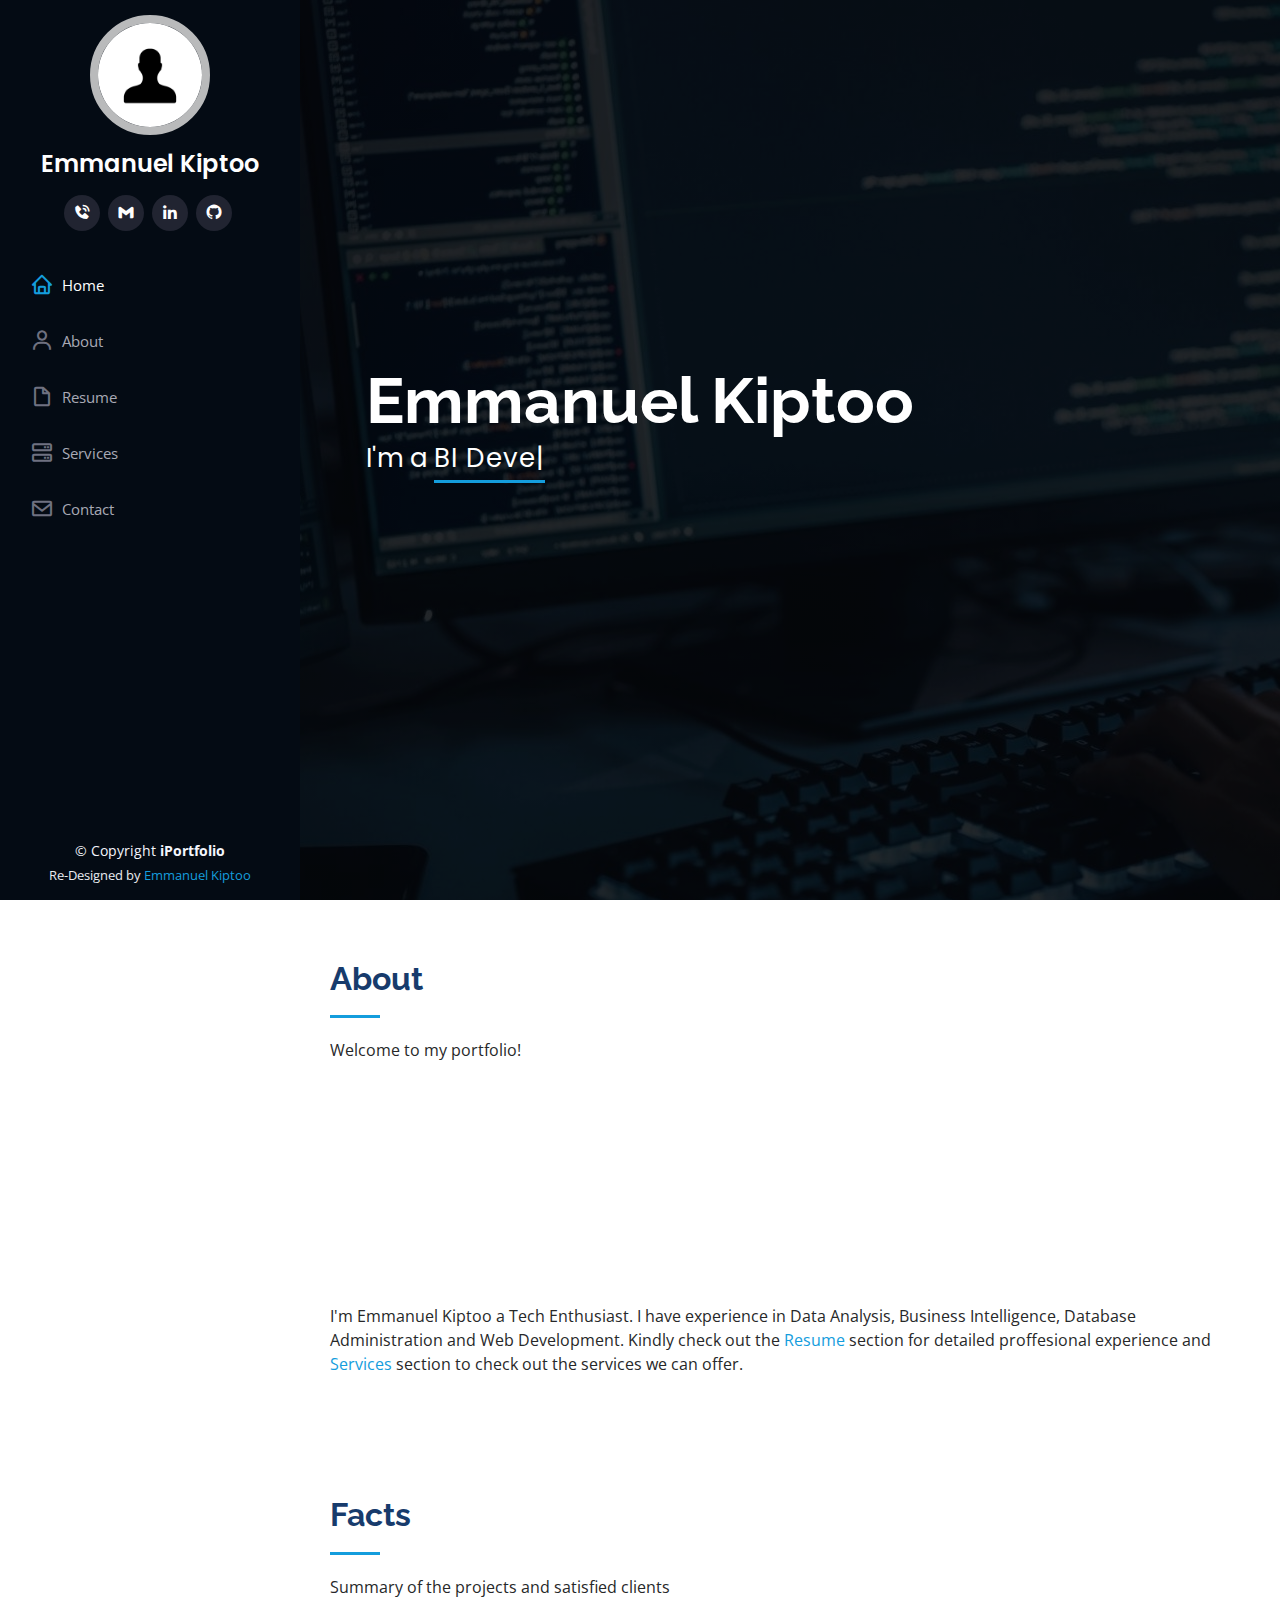
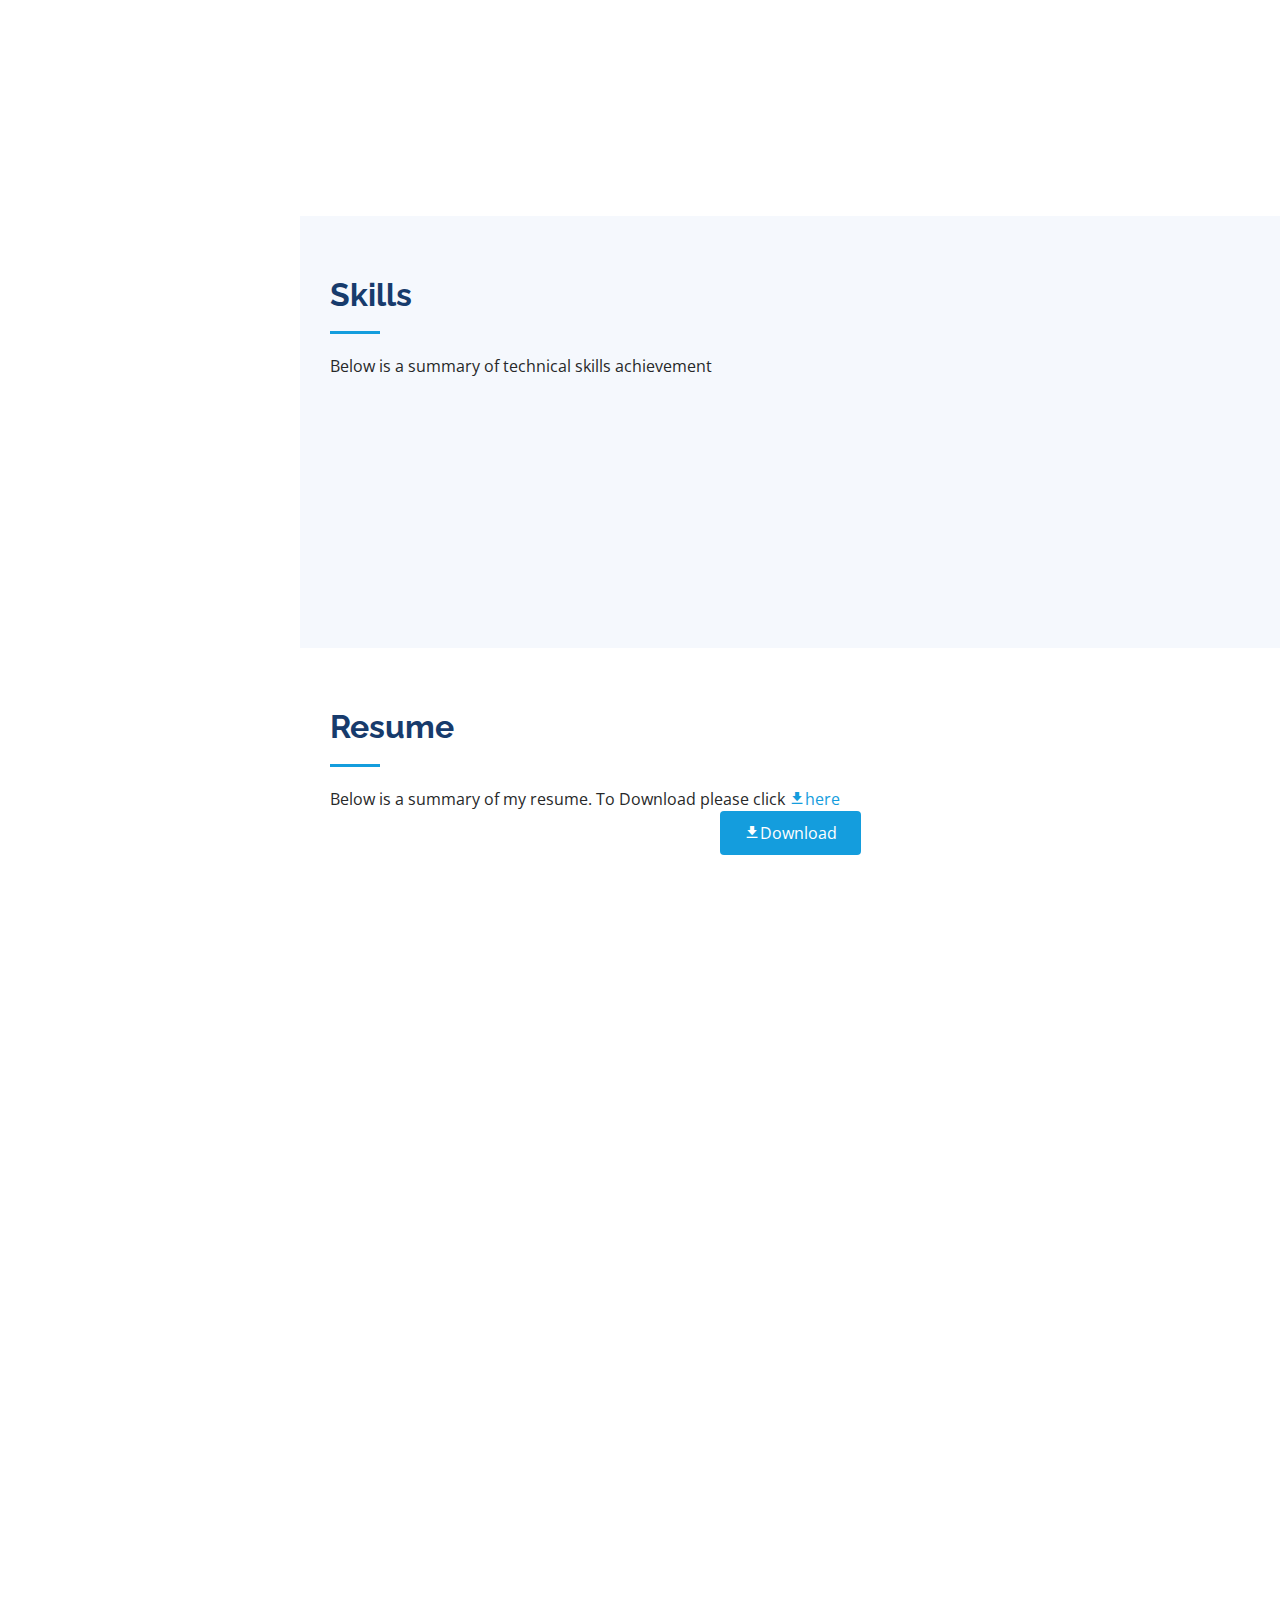
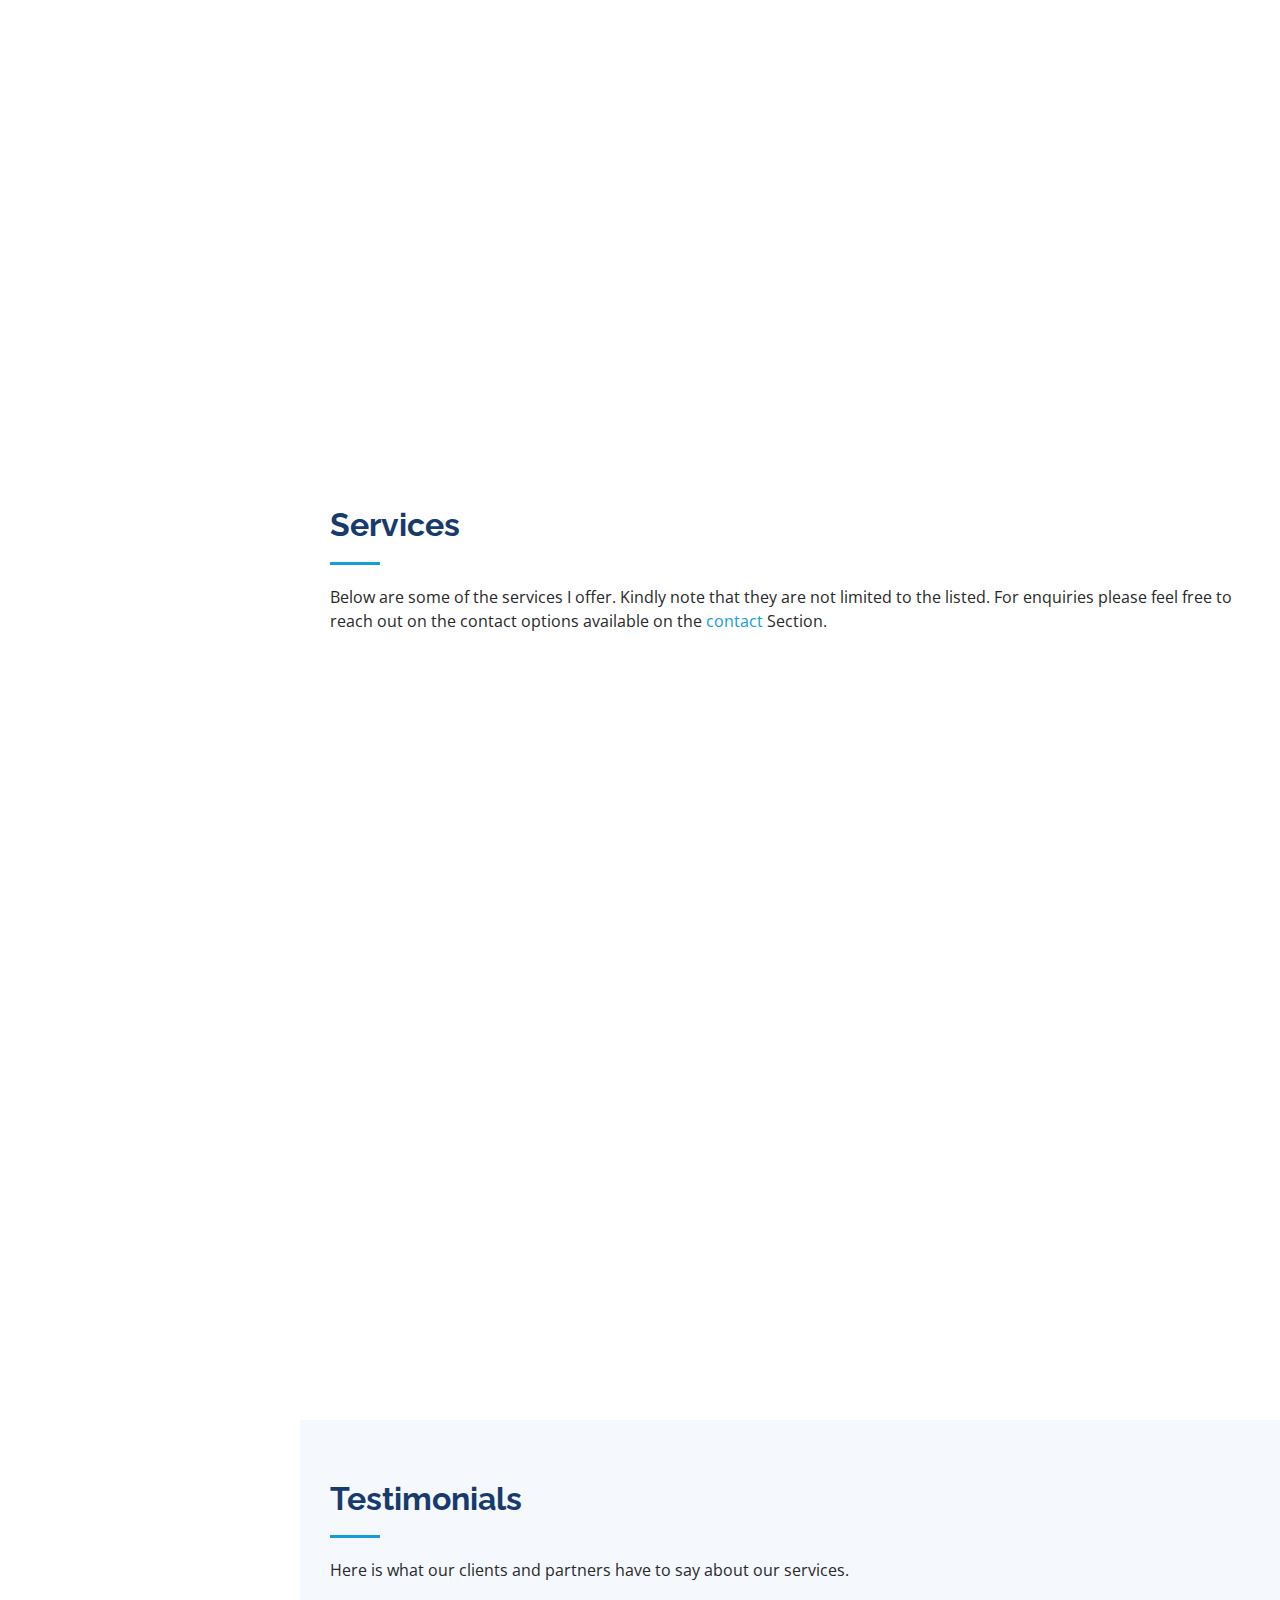
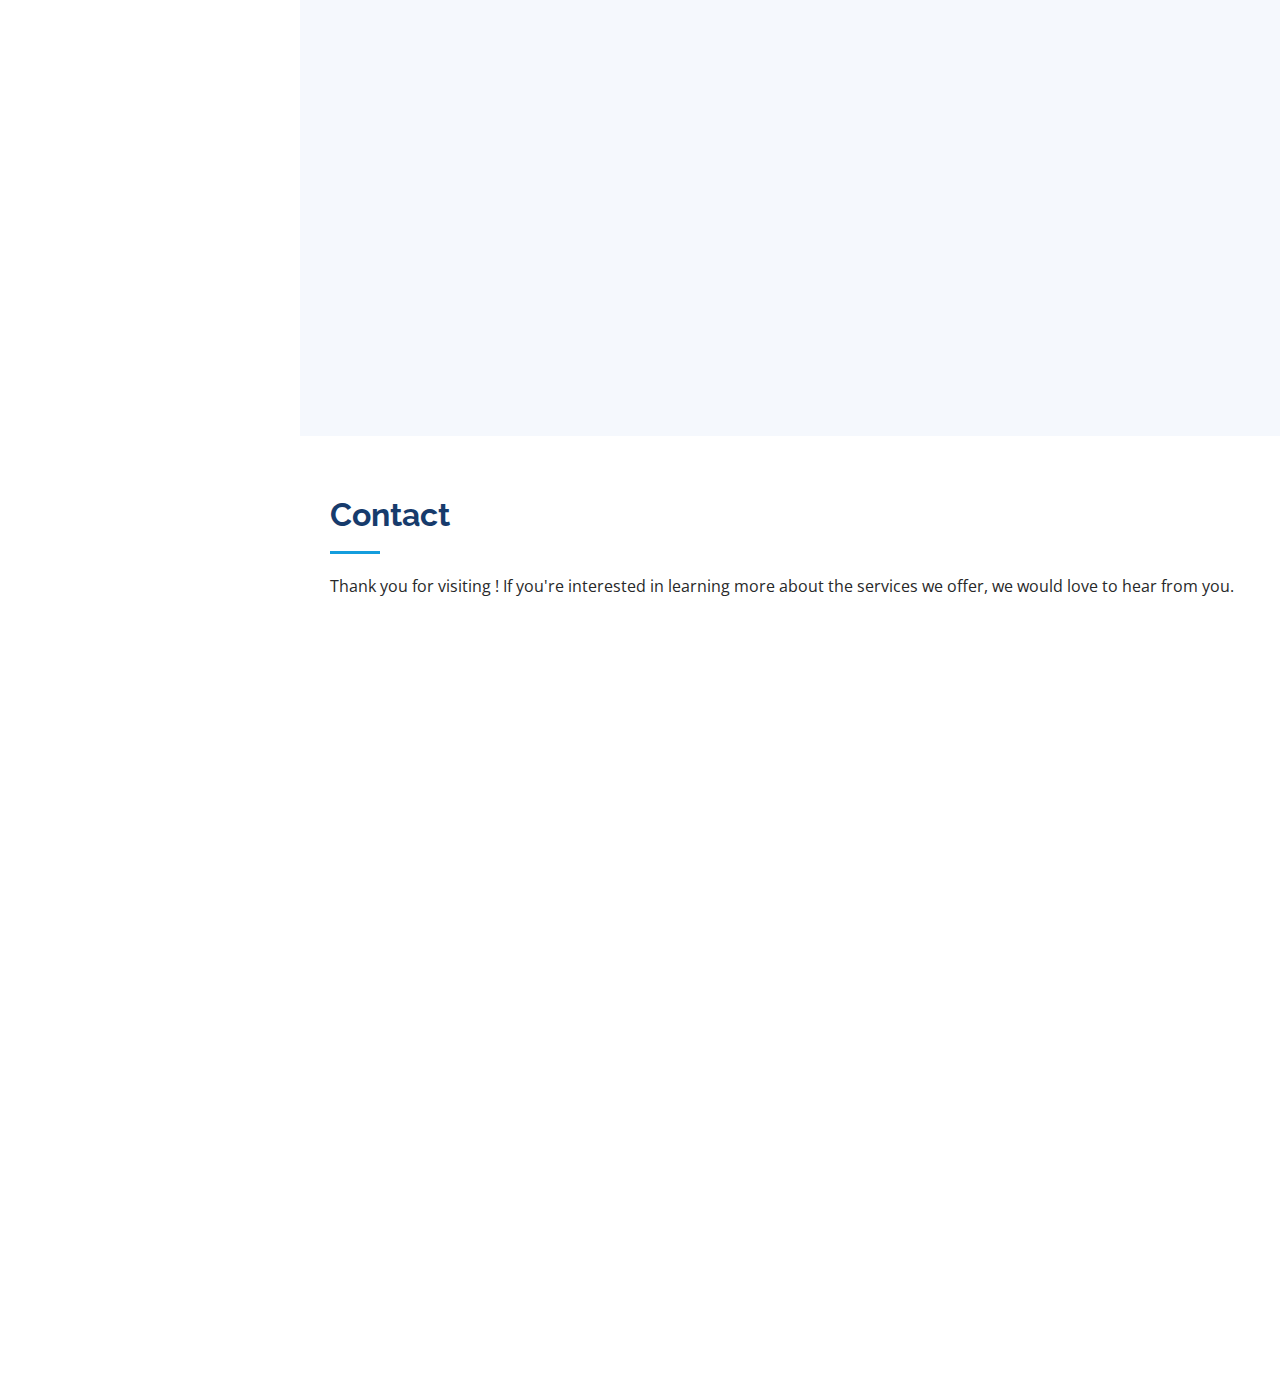
==== commit 50f82a71: "changes to profile image, contact section, resume download and Javascript on interactivity" ====
--- a/index.html
+++ b/index.html
@@ -42,7 +42,7 @@
     <div class="d-flex flex-column">
 
       <div class="profile">
-        <img src="assets/img/profile-img.png" alt="" class="img-fluid rounded-circle">
+        <img src="assets/img/raw_profile-img.jpg" alt="" class="img-fluid rounded-circle">
         <h1 class="text-light"><a href="index.html">Emmanuel Kiptoo</a></h1>
         <div class="social-links mt-3 text-center">
           <a href="#contact" class="phone-call"><i class='bx bxs-phone-call' ></i></a>
@@ -70,7 +70,7 @@
   <section id="hero" class="d-flex flex-column justify-content-center align-items-center">
     <div class="hero-container" data-aos="fade-in">
       <h1>Emmanuel Kiptoo</h1>
-      <p>I'm a <span class="typed" data-typed-items=" Business Intelligence Developer, Data Analyst, Web Developer, Software Developer"></span></p>
+      <p>I'm a <span class="typed" data-typed-items=" BI Developer, Data Analyst, Web Developer, Software Developer"></span></p>
     </div>
   </section><!-- End Hero -->
 
@@ -87,7 +87,7 @@
 
         <div class="row">
           <div class="col-lg-3" data-aos="fade-right">
-            <img src="assets/img/profile-img.png" class="img-fluid" alt="">
+            <img src="assets/img/raw_profile-img.jpg" class="img-fluid" alt="">
           </div>
           <div class="col-lg-9 pt-4 pt-lg-0 content" data-aos="fade-left">
             <h3>Business Intelligence &amp; Web Develoment.</h3>
@@ -240,7 +240,9 @@
 
         <div class="section-title">
           <h2>Resume</h2>
-          <p>Below is a summary of my resume. To Download please click <a href=" https://docs.google.com/document/d/1bpPX-jvZRciNKhjiCUrOVGkBPUxjmjfD/export?format=pdf"><i class='bx bxs-download' ></i>here</a> </p>
+          <p>Below is a summary of my resume. To Download please click <a id="downloadLink" href="https://docs.google.com/document/d/1bpPX-jvZRciNKhjiCUrOVGkBPUxjmjfD/export?format=pdf"><i class='bx bxs-download' ></i>here</a> </p>
+          <div class="text-center"><button  class="resumedownload"><a id="downloadLink" href="https://docs.google.com/document/d/1bpPX-jvZRciNKhjiCUrOVGkBPUxjmjfD/export?format=pdf"><i class='bx bxs-download' ></i>Download</a></button></div>
+          
         </div>
 
         <div class="row">
@@ -326,7 +328,7 @@
 
           <div class="col-lg-6 col-md-6 icon-box" data-aos="fade-up" data-aos-delay="200">
             <div class="icon"><i class="bi bi-bar-chart"></i></div>
-            <h4 class="title"><a href="">Data and Analytics Consulting</a></h4>
+            <h4 class="title"><a href="#services">Data and Analytics Consulting</a></h4>
             <p class="description">We provide expert data analysis services to help businesses and organizations make informed decisions based on the data.
                                    We utilize advanced techniques and tools to provide actionable insights.
                                    We work closely with our clients to understand their unique needs and goals and tailor the analysis to meet those needs.
@@ -335,7 +337,7 @@
           </div>
           <div class="col-lg-6 col-md-6 icon-box" data-aos="fade-up">
             <div class="icon"><i class="bi bi-globe"></i></div>
-            <h4 class="title"><a href="">Web Design and Development</a></h4>
+            <h4 class="title"><a href="#services">Web Design and Development</a></h4>
             <p class="description">We provide professional web development services to help businesses and individuals establish a strong online presence. 
                                    Our team of skilled developers creates custom websites that are designed to meet our clients' specific needs and goals. 
                                    Our web development services include but are not limited to: 
@@ -343,7 +345,7 @@
           </div>
           <div class="col-lg-6 col-md-6 icon-box" data-aos="fade-up" data-aos-delay="100">
             <div class="icon"><i class="bi bi-phone-flip"></i></div>
-            <h4 class="title"><a href="">Responsive Design</a></h4>
+            <h4 class="title"><a href="#services">Responsive Design</a></h4>
             <p class="description">We provide professional responsive design services to help businesses and individuals create websites that are optimized for 
                                   all devices, including desktop computers, laptops, tablets, and smartphones. Our team of skilled designers 
                                   and developers creates custom designs that are tailored to meet our clients' specific needs and goals. 
@@ -353,7 +355,7 @@
           
           <div class="col-lg-6 col-md-6 icon-box" data-aos="fade-up" data-aos-delay="100">
             <div class="icon"><i class="bi bi-phone-flip"></i></div>
-            <h4 class="title"><a href="">Software Development</a></h4>
+            <h4 class="title"><a href="#services">Software Development</a></h4>
             <p class="description">We offer top-notch software development services to help businesses thrive in the digital age. 
                                    Our team of skilled developers, engineers, and designers is passionate about creating robust, scalable, and innovative software solutions tailored to meet your specific needs.
                                    With our extensive expertise in various technologies and programming languages, we excel in developing custom software applications, web platforms, mobile apps, and enterprise solutions. 
@@ -479,7 +481,7 @@
                 <p>+254 703 683 812</p>
               </div>
 
-              <iframe src="https://www.google.com/maps/d/u/0/embed?mid=1ntk2yp20I6S76e_4Jx7oQS0-0djDfOU&ehbc=2E312F" frameborder="0" style="border:0; width: 100%; height: 290px;" allowfullscreen></iframe>
+              <iframe src="https://www.google.com/maps/embed?pb=!1m14!1m8!1m3!1d510563.63661293976!2d36.1963554!3d-1.3081822!3m2!1i1024!2i768!4f13.1!3m3!1m2!1s0x182f173c0a1f9de7%3A0xad2c84df1f7f2ec8!2sWestlands%2C%20Nairobi!5e0!3m2!1sen!2ske!4v1689859618011!5m2!1sen!2ske" width="400" height="300" style="border:0;" allowfullscreen="" loading="lazy" referrerpolicy="no-referrer-when-downgrade"></iframe>
             </div>
 
           </div>
@@ -509,7 +511,8 @@
                 <div class="error-message"></div>
                 <div class="sent-message">Your message has been sent. Thank you!</div>
               </div>
-              <div class="text-center"><button type="submit">Send Message</button></div>
+              <!-- <div class="text-center"><button type="submit">Send Message</button></div> -->
+              <div class="text-center"><button type="submit"><a href="mailto:emmanuelkiptoo047@gmail.com" class="ahreftextcolor">Send Message</a></button></div>
             </form>
           </div>
 
--- a/assets/css/style.css
+++ b/assets/css/style.css
@@ -485,6 +485,19 @@
   position: relative;
 }
 
+.resumedownload {
+  background: #149ddd;
+  border: 0;
+  padding: 10px 24px;
+  color: #fff;
+  transition: 0.4s;
+  border-radius: 4px;
+}
+
+.resumedownload a{
+  color: #fff !important;
+}
+
 .resume .resume-item h4 {
   line-height: 18px;
   font-size: 18px;
@@ -951,6 +964,10 @@
   margin-top: 25px;
 }
 
+.ahreftextcolor{
+  color: white !important;
+}
+
 .contact .php-email-form .sent-message {
   display: none;
   color: #fff;
